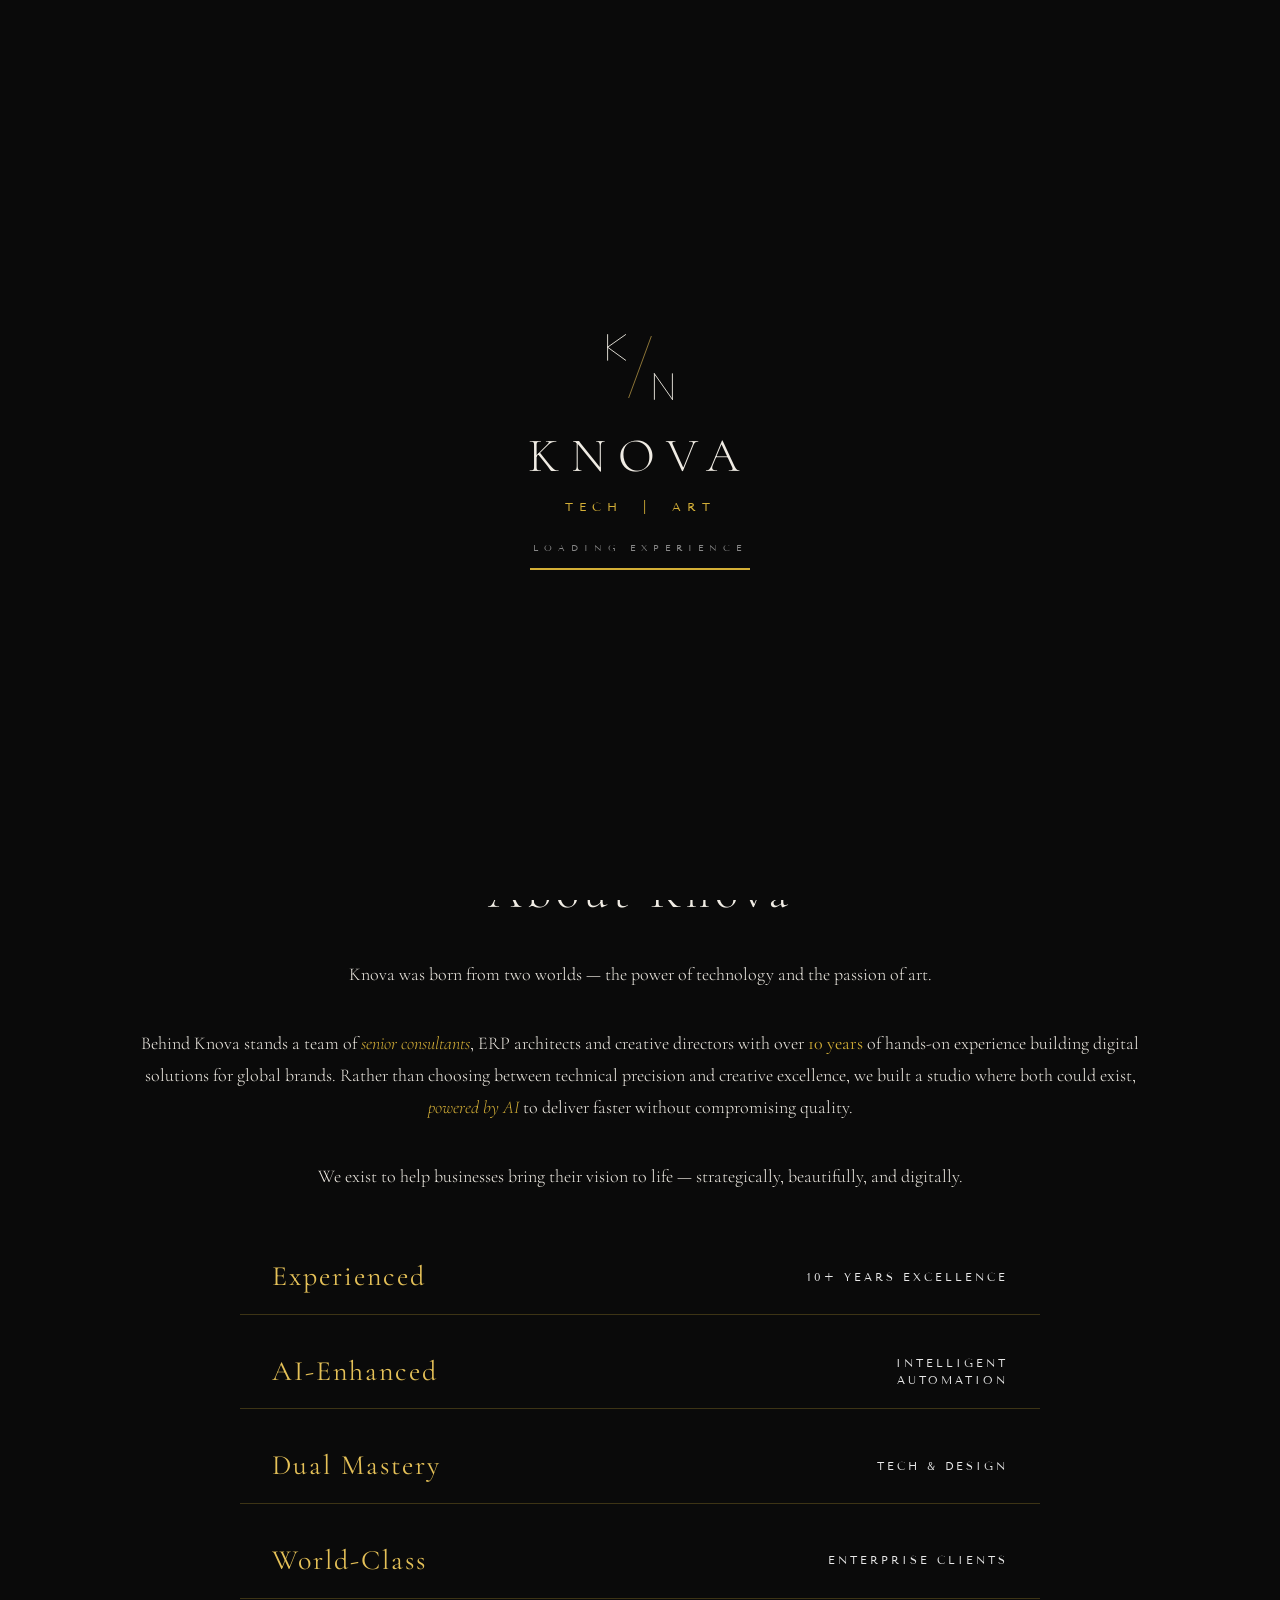
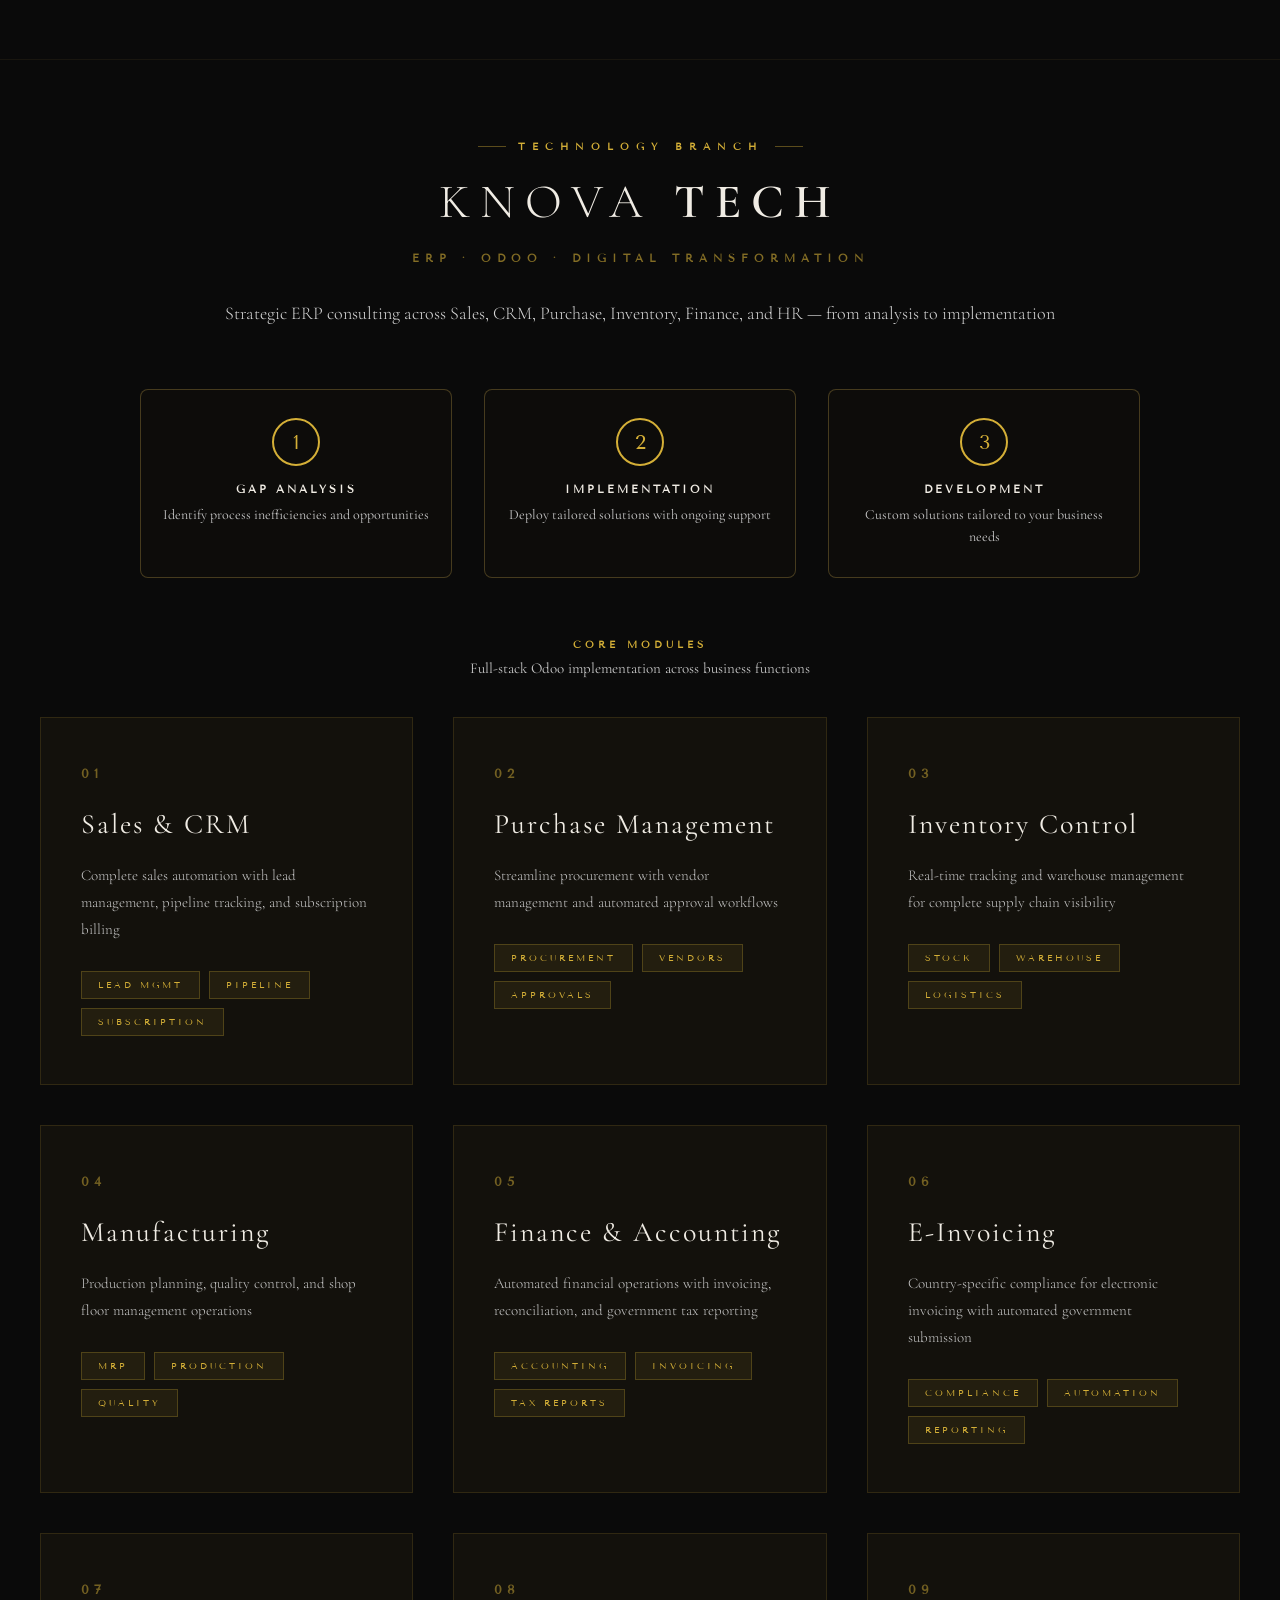
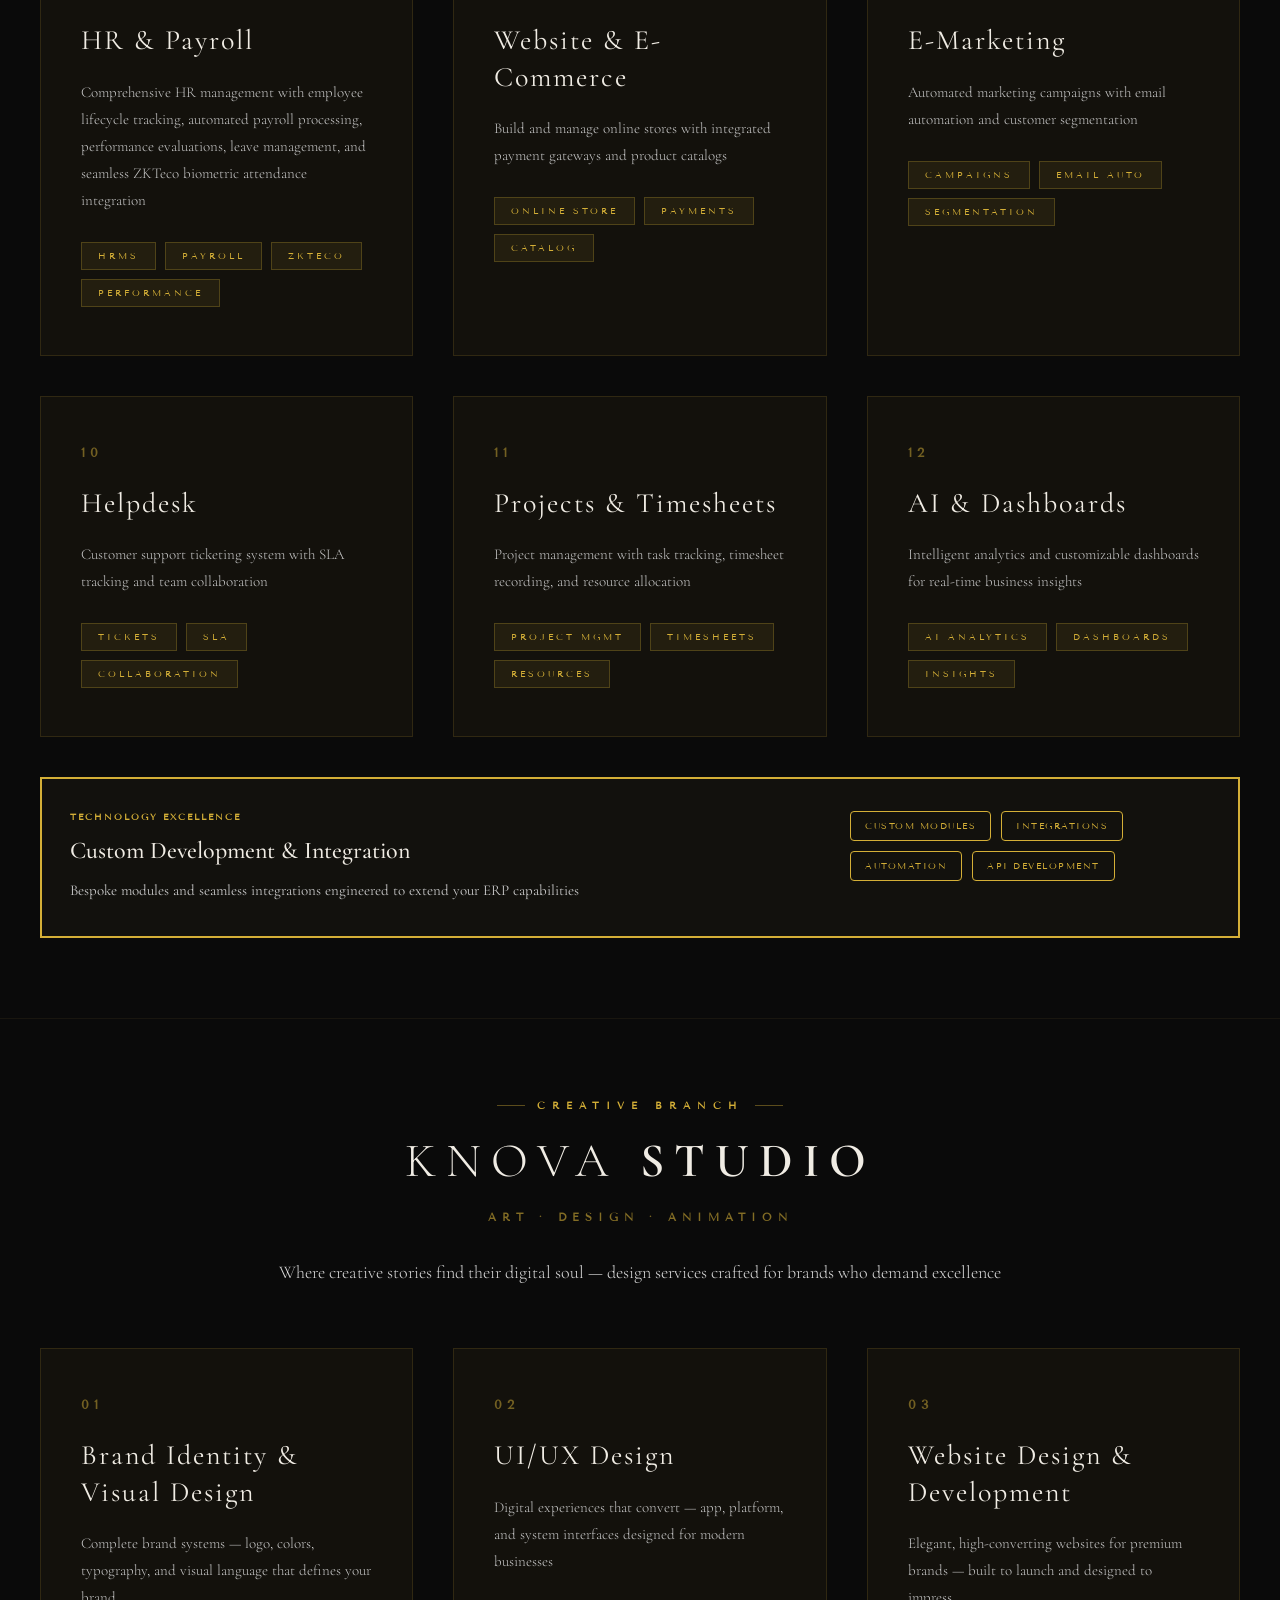
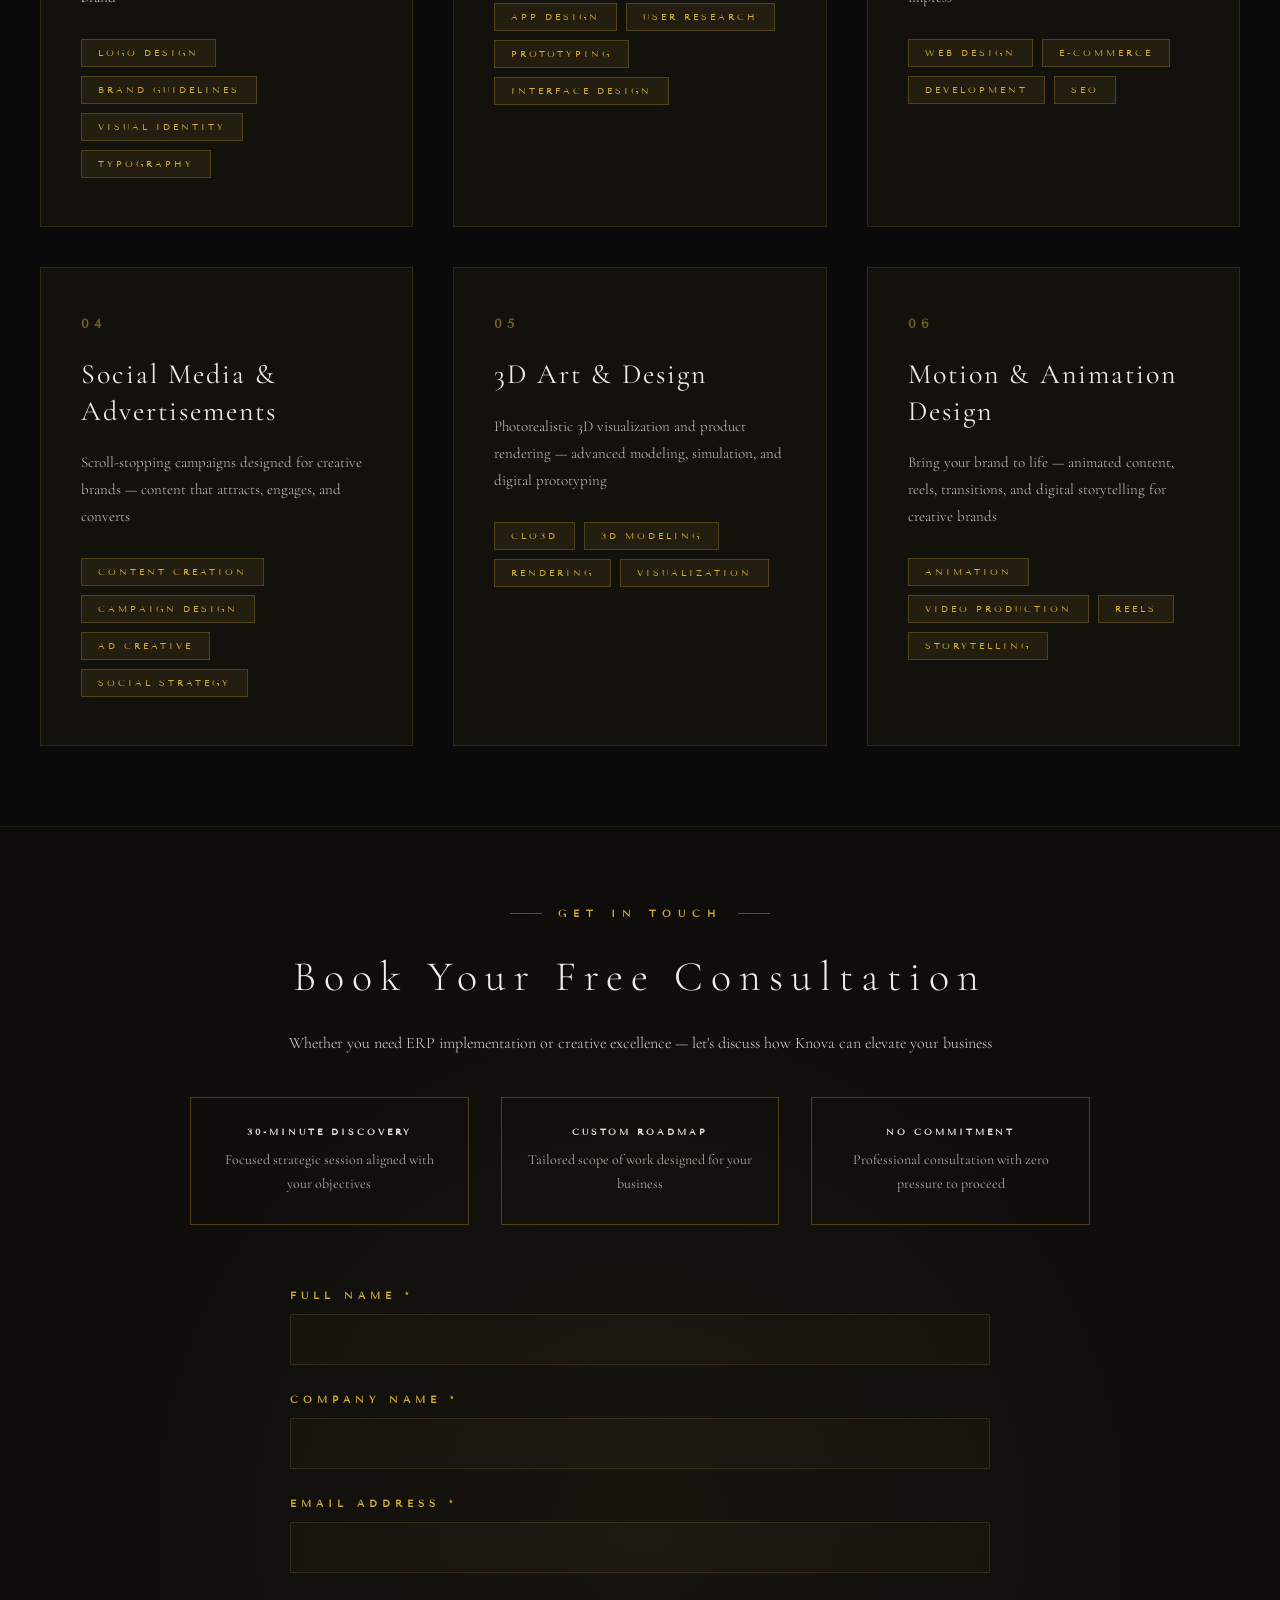
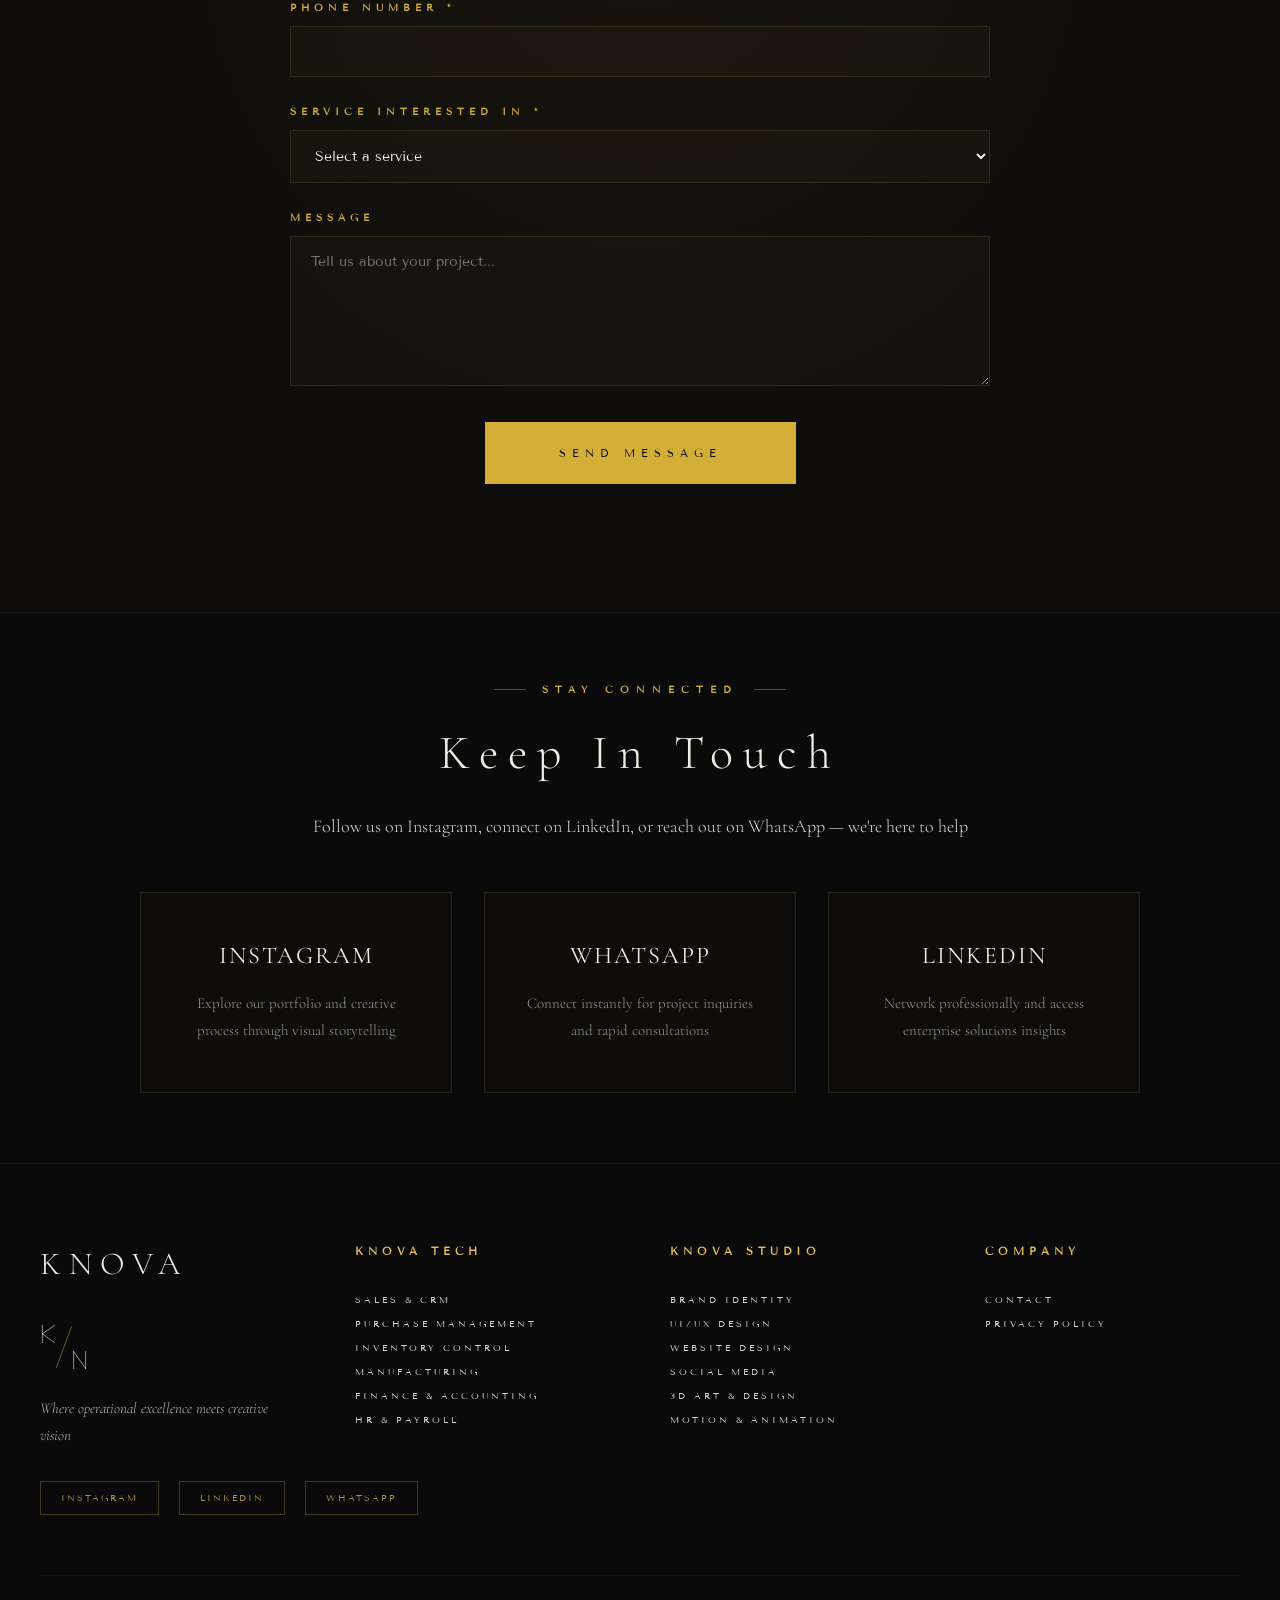
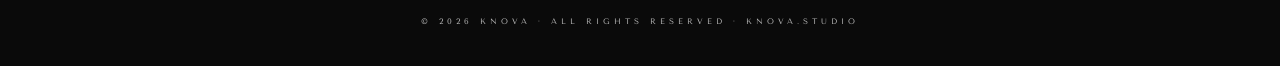
==== index.html @ 4437b7f5 "Add files via upload" ====
<!DOCTYPE html>
<html lang="en">
<head>
<meta charset="UTF-8">
<meta name="viewport" content="width=device-width, initial-scale=1.0">
<title>Knova — Where Operational Excellence Meets Creative Vision</title>
<style>
  @import url('https://fonts.googleapis.com/css2?family=Cormorant+Garamond:wght@300;400;500;600&family=Tenor+Sans&display=swap');
  
  :root {
    --gold: #D4AF37;
    --gold-dim: #8a7a3f;
    --white: #f0ece4;
    --black: #0a0a0a;
  }

  * { margin: 0; padding: 0; box-sizing: border-box; }
  
  html { scroll-behavior: smooth; }
  
  body {
    background: var(--black);
    color: var(--white);
    font-family: 'Tenor Sans', 'Arial', sans-serif;
    overflow-x: hidden;
    cursor: url("data:image/svg+xml,%3Csvg xmlns='http://www.w3.org/2000/svg' width='20' height='20' viewBox='0 0 20 20'%3E%3Ccircle cx='10' cy='10' r='4' fill='%23C9A84C'/%3E%3Ccircle cx='10' cy='10' r='8' stroke='%23C9A84C' stroke-width='1' fill='none' opacity='0.4'/%3E%3C/svg%3E") 10 10, auto;
  }

  /* ═══════════════════════════════
     LOADER
  ═══════════════════════════════ */
  #loader {
    position: fixed;
    inset: 0;
    z-index: 9999;
    background: var(--black);
    display: flex;
    flex-direction: column;
    align-items: center;
    justify-content: center;
    gap: 28px;
    transition: opacity 0.7s ease;
  }
  
  #loader.hidden { opacity: 0; pointer-events: none; }

  .ld-logo {
    display: flex;
    flex-direction: column;
    align-items: center;
    gap: 24px;
  }

  .ld-name {
    font-family: 'Cormorant Garamond', serif;
    font-weight: 300;
    font-size: 48px;
    letter-spacing: 12px;
    color: var(--white);
    text-transform: uppercase;
  }

  .ld-sub {
    font-family: 'Tenor Sans', sans-serif;
    font-size: 12px;
    letter-spacing: 6px;
    color: var(--gold);
    text-transform: uppercase;
    margin-top: -10px;
  }

  .ld-bar-wrap {
    display: flex;
    flex-direction: column;
    align-items: center;
    gap: 14px;
  }

  .ld-label {
    font-family: 'Tenor Sans', sans-serif;
    font-size: 9px;
    letter-spacing: 6px;
    color: #888;
    text-transform: uppercase;
  }

  .ld-track {
    width: 220px;
    height: 2px;
    background: #1e1e1e;
    position: relative;
    overflow: hidden;
  }

  .ld-fill {
    position: absolute;
    top: 0;
    left: 0;
    height: 100%;
    width: 0%;
    background: var(--gold);
    transition: width 3s cubic-bezier(0.4, 0, 0.2, 1);
  }

  /* ═══════════════════════════════
     NAVIGATION
  ═══════════════════════════════ */
  .nav {
    position: fixed;
    top: 0;
    left: 0;
    right: 0;
    z-index: 1000;
    display: flex;
    justify-content: space-between;
    align-items: center;
    padding: 20px 40px;
    background: rgba(10, 10, 10, 0);
    backdrop-filter: blur(0px);
    border-bottom: 1px solid rgba(201, 168, 76, 0);
    opacity: 0;
    transition: all 0.6s ease;
  }

  .nav.show { opacity: 1; }

  .nav.scrolled {
    background: rgba(10, 10, 10, 0.95);
    backdrop-filter: blur(16px);
    border-bottom-color: rgba(201, 168, 76, 0.12);
  }

  .nav-brand {
    display: flex;
    align-items: center;
    text-decoration: none;
  }

  .nav-brand-name {
    font-family: 'Cormorant Garamond', serif;
    font-weight: 300;
    font-size: 24px;
    letter-spacing: 12px;
    color: var(--white);
    text-transform: uppercase;
    transition: color 0.3s ease;
  }

  .nav-brand:hover .nav-brand-name {
    color: var(--gold);
  }

  .nav-menu {
    display: flex;
    gap: 40px;
    list-style: none;
  }

  .nav-item {
    position: relative;
  }

  .nav-link {
    font-size: 11px;
    letter-spacing: 3px;
    text-transform: uppercase;
    color: var(--white);
    text-decoration: none;
    transition: color 0.3s ease;
    display: block;
    padding: 8px 0;
    font-weight: 600;
  }

  .nav-link:hover { color: var(--gold); }

  /* Dropdown */
  .nav-dropdown {
    position: absolute;
    top: 100%;
    left: 0;
    background: rgba(10, 10, 10, 0.98);
    border: 1px solid rgba(201, 168, 76, 0.15);
    min-width: 260px;
    padding: 20px 0;
    opacity: 0;
    visibility: hidden;
    transform: translateY(-10px);
    transition: all 0.3s ease;
  }

  .nav-item:hover .nav-dropdown {
    opacity: 1;
    visibility: visible;
    transform: translateY(0);
  }

  .nav-dropdown-item {
    padding: 14px 24px;
    font-size: 10px;
    letter-spacing: 3px;
    text-transform: uppercase;
    color: rgba(240, 236, 228, 0.85);
    border-left: 2px solid transparent;
    transition: all 0.3s ease;
    cursor: pointer;
    font-weight: 500;
  }

  .nav-dropdown-item:hover {
    color: var(--gold);
    border-left-color: var(--gold);
    background: rgba(201, 168, 76, 0.05);
  }

  /* Mobile menu toggle */
  .nav-toggle {
    display: none;
    flex-direction: column;
    gap: 5px;
    cursor: pointer;
  }

  .nav-toggle span {
    width: 24px;
    height: 1px;
    background: var(--gold);
    transition: all 0.3s ease;
  }

  /* ═══════════════════════════════
     HERO - CINEMATIC
  ═══════════════════════════════ */
  .hero {
    min-height: 85vh;
    display: flex;
    flex-direction: column;
    justify-content: center;
    align-items: center;
    padding: 80px 40px 50px;
    position: relative;
    overflow: hidden;
  }

  .hero::before {
    content: '';
    position: absolute;
    inset: 0;
    background: 
      radial-gradient(circle at 30% 20%, rgba(201, 168, 76, 0.08) 0%, transparent 50%),
      radial-gradient(circle at 70% 80%, rgba(201, 168, 76, 0.06) 0%, transparent 50%);
    pointer-events: none;
  }

  .hero-lines {
    position: absolute;
    inset: 0;
    pointer-events: none;
  }

  .hero-line {
    position: absolute;
    background: linear-gradient(to right, transparent, var(--gold) 50%, transparent);
    height: 1px;
    width: 100%;
    opacity: 0;
    display: none;
  }

  .hero-line:nth-child(1) { top: 15%; }
  .hero-line:nth-child(2) { top: 50%; }
  .hero-line:nth-child(3) { bottom: 15%; }

  .hero-content {
    position: relative;
    z-index: 1;
    text-align: center;
    max-width: 1000px;
  }

  .hero-logo {
    margin-bottom: 24px;
    opacity: 0;
    animation: fadeUp 0.8s ease 0.2s forwards;
    text-align: center;
    display: flex;
    justify-content: center;
  }

  .hero-label {
    font-size: 10px;
    letter-spacing: 4px;
    text-transform: uppercase;
    color: var(--gold);
    margin-bottom: 24px;
    opacity: 0;
    animation: fadeUp 0.8s ease 0.7s forwards;
    font-weight: 600;
  }

  .hero-title {
    font-family: 'Cormorant Garamond', serif;
    font-weight: 300;
    font-size: clamp(38px, 6.5vw, 68px);
    letter-spacing: 8px;
    color: var(--white);
    text-transform: uppercase;
    line-height: 1.1;
    margin-bottom: 16px;
    opacity: 0;
    animation: fadeUp 0.8s ease 0.5s forwards;
  }

  .hero-subtitle {
    font-family: 'Tenor Sans', sans-serif;
    font-size: 7.5px;
    letter-spacing: 7px;
    color: var(--gold);
    text-transform: uppercase;
    margin-bottom: 8px;
    opacity: 0;
    animation: fadeUp 0.8s ease 0.7s forwards;
  }

  .hero-divider {
    width: 36px;
    height: 1px;
    background: var(--gold);
    opacity: 0.35;
    margin: 6px auto 16px;
    opacity: 0;
    animation: fadeUp 0.8s ease 0.8s forwards;
  }

  .hero-divider {
    width: 80px;
    height: 1px;
    background: var(--gold);
    opacity: 0.6;
    margin: 0 auto 32px;
    opacity: 0;
    animation: fadeUp 0.8s ease 0.7s forwards;
  }

  .hero-tagline {
    font-family: 'Cormorant Garamond', serif;
    font-weight: 500;
    font-style: normal;
    font-size: clamp(14px, 1.5vw, 16px);
    background: linear-gradient(90deg, #D4AF37 0%, #F4E4B8 50%, #D4AF37 100%);
    -webkit-background-clip: text;
    -webkit-text-fill-color: transparent;
    background-clip: text;
    letter-spacing: 1px;
    line-height: 1.4;
    max-width: 700px;
    margin: 0 auto 36px;
    opacity: 0;
    animation: fadeUp 0.8s ease 0.9s forwards;
  }

  .hero-cta {
    display: inline-block;
    font-family: 'Tenor Sans', sans-serif;
    font-size: 10px;
    letter-spacing: 5px;
    text-transform: uppercase;
    color: var(--gold);
    background: transparent;
    border: 1px solid var(--gold);
    padding: 18px 56px;
    text-decoration: none;
    transition: all 0.4s ease;
    opacity: 0;
    animation: fadeUp 0.8s ease 1.1s forwards;
  }

  .hero-cta:hover {
    background: var(--gold);
    color: var(--black);
    transform: translateY(-2px);
  }

  .hero-branches {
    display: flex;
    gap: 32px;
    justify-content: center;
    flex-wrap: wrap;
    opacity: 0;
    animation: fadeUp 0.8s ease 1.1s forwards;
  }

  .branch-link {
    display: flex;
    flex-direction: column;
    align-items: center;
    gap: 12px;
    text-decoration: none;
    padding: 24px 40px;
    border: 1px solid rgba(201, 168, 76, 0.2);
    transition: all 0.4s ease;
    min-width: 220px;
    background: rgba(201, 168, 76, 0.02);
  }

  .branch-link:hover {
    border-color: var(--gold);
    background: rgba(201, 168, 76, 0.06);
    transform: translateY(-4px);
  }

  .branch-name {
    font-family: 'Cormorant Garamond', serif;
    font-weight: 500;
    font-size: 28px;
    letter-spacing: 5px;
    color: var(--white);
    text-transform: uppercase;
  }

  .branch-desc {
    font-size: 10px;
    letter-spacing: 4px;
    text-transform: uppercase;
    color: rgba(212, 175, 55, 0.9);
    font-weight: 600;
  }

  .hero-scroll {
    display: none;
  }

  .hero-scroll-text {
    font-size: 8px;
    letter-spacing: 4px;
    color: rgba(201, 168, 76, 0.6);
    text-transform: uppercase;
  }

  .hero-scroll-icon {
    width: 1px;
    height: 32px;
    background: linear-gradient(to bottom, var(--gold), transparent);
    animation: scrollPulse 2s ease infinite;
  }

  /* ═══════════════════════════════
     VISION SECTION
  ═══════════════════════════════ */
  .vision {
    padding: 60px 40px;
    position: relative;
    border-top: 1px solid rgba(201, 168, 76, 0.08);
  }

  .vision-content {
    max-width: 1200px;
    margin: 0 auto;
    text-align: center;
  }

  .vision-label {
    font-size: 10px;
    letter-spacing: 7px;
    text-transform: uppercase;
    color: var(--gold);
    margin-bottom: 20px;
    display: flex;
    align-items: center;
    justify-content: center;
    gap: 16px;
    font-weight: 600;
  }

  .vision-label::before,
  .vision-label::after {
    content: '';
    width: 32px;
    height: 1px;
    background: var(--gold);
    opacity: 0.4;
  }

  .vision-title {
    font-family: 'Cormorant Garamond', serif;
    font-weight: 300;
    font-size: clamp(32px, 4.5vw, 48px);
    letter-spacing: 5px;
    color: var(--white);
    line-height: 1.4;
    margin-bottom: 32px;
  }

  .vision-text {
    font-family: 'Cormorant Garamond', serif;
    font-weight: 300;
    font-size: clamp(15px, 1.8vw, 18px);
    color: var(--white);
    line-height: 1.8;
    max-width: 1000px;
    margin: 0 auto 36px;
  }

  .vision-stats {
    display: flex;
    flex-direction: column;
    gap: 20px;
    max-width: 800px;
    margin: 48px auto 0;
  }

  .stat {
    display: flex;
    justify-content: space-between;
    align-items: center;
    padding: 20px 32px;
    border-bottom: 1px solid rgba(212, 175, 55, 0.25);
  }

  .stat-number {
    font-family: 'Cormorant Garamond', serif;
    font-weight: 400;
    font-size: 28px;
    letter-spacing: 2px;
    color: #E5C158;
    line-height: 1.2;
  }

  .stat-label {
    font-family: 'Tenor Sans', sans-serif;
    font-size: 11px;
    letter-spacing: 3px;
    text-transform: uppercase;
    color: #e8e8e8;
    font-weight: 400;
    text-align: right;
    max-width: 220px;
    line-height: 1.5;
  }

  /* ═══════════════════════════════
     SERVICES SECTIONS
  ═══════════════════════════════ */
  .services-section {
    padding: 80px 40px;
    border-top: 1px solid rgba(201, 168, 76, 0.08);
    position: relative;
  }

  .services-header {
    text-align: center;
    margin-bottom: 60px;
    max-width: 1000px;
    margin-left: auto;
    margin-right: auto;
  }

  .services-branch {
    font-size: 10px;
    letter-spacing: 7px;
    color: var(--gold);
    text-transform: uppercase;
    margin-bottom: 20px;
    display: flex;
    align-items: center;
    justify-content: center;
    gap: 12px;
    font-weight: 600;
  }

  .services-branch::before,
  .services-branch::after {
    content: '';
    width: 28px;
    height: 1px;
    background: var(--gold);
    opacity: 0.4;
  }

  .services-title {
    font-family: 'Cormorant Garamond', serif;
    font-weight: 300;
    font-size: clamp(32px, 4.5vw, 48px);
    letter-spacing: 10px;
    color: var(--white);
    text-transform: uppercase;
    margin-bottom: 20px;
  }

  .services-title b {
    font-weight: 600;
  }

  .services-subtitle {
    font-size: 11px;
    letter-spacing: 6px;
    color: rgba(212, 175, 55, 0.6);
    text-transform: uppercase;
    margin-bottom: 32px;
    font-weight: 600;
  }

  .services-desc {
    font-family: 'Cormorant Garamond', serif;
    font-weight: 300;
    font-size: clamp(15px, 1.8vw, 18px);
    color: #d8d8d8;
    line-height: 1.8;
  }

  /* Services Grid */
  .services-grid {
    display: grid;
    grid-template-columns: repeat(auto-fit, minmax(360px, 1fr));
    gap: 40px;
    max-width: 1400px;
    margin: 0 auto;
  }

  .service-card {
    background: rgba(212, 175, 55, 0.04);
    border: 1px solid rgba(212, 175, 55, 0.15);
    padding: 48px 40px;
    position: relative;
    transition: all 0.5s ease;
    overflow: hidden;
  }

  .service-card::before {
    content: '';
    position: absolute;
    top: 0;
    left: 0;
    width: 3px;
    height: 0;
    background: var(--gold);
    transition: height 0.5s ease;
  }

  .service-card::after {
    content: '';
    position: absolute;
    bottom: 0;
    right: 0;
    width: 0;
    height: 3px;
    background: var(--gold);
    transition: width 0.5s ease;
  }

  .service-card:hover {
    background: rgba(212, 175, 55, 0.08);
    border-color: rgba(212, 175, 55, 0.4);
    transform: translateY(-6px);
  }

  .service-card:hover::before {
    height: 100%;
  }

  .service-card:hover::after {
    width: 100%;
  }

  .service-number {
    font-size: 13px;
    letter-spacing: 5px;
    color: rgba(212, 175, 55, 0.5);
    margin-bottom: 24px;
    font-weight: 600;
  }

  .service-title {
    font-family: 'Cormorant Garamond', serif;
    font-weight: 400;
    font-size: clamp(22px, 2.5vw, 28px);
    letter-spacing: 2px;
    color: var(--white);
    margin-bottom: 20px;
    line-height: 1.3;
  }

  .service-desc {
    font-family: 'Cormorant Garamond', serif;
    font-weight: 300;
    font-size: 15px;
    color: #c8c8c8;
    line-height: 1.8;
    margin-bottom: 28px;
  }

  .service-tags {
    display: flex;
    flex-wrap: wrap;
    gap: 9px;
  }

  .service-tag {
    font-size: 9px;
    letter-spacing: 3px;
    text-transform: uppercase;
    color: var(--gold);
    background: rgba(212, 175, 55, 0.08);
    border: 1px solid rgba(212, 175, 55, 0.25);
    padding: 7px 16px;
    transition: all 0.3s ease;
    font-weight: 500;
  }

  .service-tag:hover {
    color: var(--black);
    background: var(--gold);
    border-color: var(--gold);
  }

  /* Consulting Phases - 3 phases horizontal layout */
  .consulting-phases {
    display: grid;
    grid-template-columns: repeat(3, 1fr);
    gap: 32px;
    max-width: 1000px;
    margin: 0 auto 60px;
  }

  .phase-card {
    text-align: center;
    padding: 28px 20px;
    border: 1px solid rgba(201, 168, 76, 0.3);
    border-radius: 8px;
    background: rgba(201, 168, 76, 0.02);
    transition: all 0.3s ease;
  }

  .phase-card:hover {
    border-color: var(--gold);
    background: rgba(201, 168, 76, 0.05);
    transform: translateY(-4px);
  }

  .phase-number {
    width: 48px;
    height: 48px;
    margin: 0 auto 16px;
    border: 2px solid var(--gold);
    border-radius: 50%;
    display: flex;
    align-items: center;
    justify-content: center;
    font-size: 20px;
    font-weight: 500;
    color: var(--gold);
  }

  .phase-title {
    font-size: 11px;
    letter-spacing: 3px;
    text-transform: uppercase;
    margin: 0 0 8px;
    font-weight: 600;
    color: var(--white);
  }

  .phase-desc {
    font-family: 'Cormorant Garamond', serif;
    font-size: 14px;
    color: #c8c8c8;
    margin: 0;
    line-height: 1.6;
  }

  /* Featured card (custom development) */
  .service-card.featured {
    grid-column: 1 / -1;
    border: 2px solid var(--gold);
    background: rgba(201, 168, 76, 0.04);
    padding: 32px 28px;
    display: flex;
    align-items: start;
    gap: 32px;
    flex-wrap: wrap;
  }

  .featured-content {
    flex: 1;
    min-width: 280px;
  }

  .featured-label {
    font-size: 9px;
    letter-spacing: 2px;
    text-transform: uppercase;
    color: var(--gold);
    margin-bottom: 12px;
    font-weight: 600;
  }

  .featured-title {
    font-family: 'Cormorant Garamond', serif;
    font-size: 24px;
    margin: 0 0 12px;
    font-weight: 500;
    line-height: 1.3;
    color: var(--white);
  }

  .featured-desc {
    font-family: 'Cormorant Garamond', serif;
    font-size: 15px;
    color: #c8c8c8;
    margin: 0;
    line-height: 1.7;
  }

  .featured-tags {
    display: flex;
    flex-wrap: wrap;
    gap: 10px;
    max-width: 360px;
    align-content: start;
  }

  .featured-tag {
    font-size: 9px;
    letter-spacing: 1.5px;
    text-transform: uppercase;
    padding: 8px 14px;
    border: 1px solid var(--gold);
    border-radius: 4px;
    color: var(--gold);
    font-weight: 500;
    transition: all 0.3s ease;
  }

  .featured-tag:hover {
    background: var(--gold);
    color: var(--black);
  }

  /* Responsive */
  @media (max-width: 768px) {
    .consulting-phases {
      grid-template-columns: 1fr;
    }
  }

  /* ═══════════════════════════════
     KEEP IN TOUCH SECTION
  ═══════════════════════════════ */
  .keep-in-touch {
    padding: 70px 40px;
    border-top: 1px solid rgba(201, 168, 76, 0.08);
    text-align: center;
  }

  .keep-in-touch-header {
    margin-bottom: 50px;
  }

  .keep-in-touch-label {
    font-size: 10px;
    letter-spacing: 7px;
    text-transform: uppercase;
    color: var(--gold);
    margin-bottom: 28px;
    display: flex;
    align-items: center;
    justify-content: center;
    gap: 16px;
    font-weight: 600;
  }

  .keep-in-touch-label::before,
  .keep-in-touch-label::after {
    content: '';
    width: 32px;
    height: 1px;
    background: var(--gold);
    opacity: 0.4;
  }

  .keep-in-touch-title {
    font-family: 'Cormorant Garamond', serif;
    font-weight: 300;
    font-size: clamp(32px, 4.5vw, 48px);
    letter-spacing: 10px;
    color: var(--white);
    margin-bottom: 28px;
  }

  .keep-in-touch-desc {
    font-family: 'Cormorant Garamond', serif;
    font-weight: 300;
    font-size: clamp(15px, 1.8vw, 18px);
    color: #d8d8d8;
    line-height: 1.8;
    max-width: 700px;
    margin: 0 auto;
  }

  .keep-in-touch-grid {
    display: grid;
    grid-template-columns: repeat(auto-fit, minmax(280px, 1fr));
    gap: 32px;
    max-width: 1000px;
    margin: 0 auto;
  }

  .keep-in-touch-card {
    padding: 48px 36px;
    border: 1px solid rgba(201, 168, 76, 0.15);
    background: rgba(201, 168, 76, 0.02);
    text-decoration: none;
    display: flex;
    flex-direction: column;
    align-items: center;
    gap: 20px;
    transition: all 0.4s ease;
  }

  .keep-in-touch-card:hover {
    border-color: var(--gold);
    background: rgba(201, 168, 76, 0.05);
    transform: translateY(-6px);
  }

  .keep-in-touch-icon {
    color: var(--gold);
    margin-bottom: 8px;
  }

  .keep-in-touch-card-title {
    font-family: 'Cormorant Garamond', serif;
    font-weight: 400;
    font-size: 24px;
    letter-spacing: 2px;
    color: var(--white);
    text-transform: uppercase;
  }

  .keep-in-touch-card-desc {
    font-family: 'Cormorant Garamond', serif;
    font-size: 15px;
    color: #999;
    line-height: 1.8;
    text-align: center;
    font-weight: 300;
  }

  /* ═══════════════════════════════
     CONTACT / LEAD GENERATION
  ═══════════════════════════════ */
  .contact {
    padding: 80px 40px;
    border-top: 1px solid rgba(201, 168, 76, 0.08);
    position: relative;
    background: rgba(201, 168, 76, 0.01);
  }

  .contact::before {
    content: '';
    position: absolute;
    inset: 0;
    background: radial-gradient(circle at 50% 50%, rgba(201, 168, 76, 0.06) 0%, transparent 70%);
    pointer-events: none;
  }

  .contact-content {
    max-width: 900px;
    margin: 0 auto;
    text-align: center;
    position: relative;
    z-index: 1;
  }

  .contact-label {
    font-size: 10px;
    letter-spacing: 7px;
    text-transform: uppercase;
    color: var(--gold);
    margin-bottom: 32px;
    display: flex;
    align-items: center;
    justify-content: center;
    gap: 16px;
    font-weight: 600;
  }

  .contact-label::before,
  .contact-label::after {
    content: '';
    width: 32px;
    height: 1px;
    background: var(--gold);
    opacity: 0.4;
  }

  .contact-title {
    font-family: 'Cormorant Garamond', serif;
    font-weight: 300;
    font-size: clamp(28px, 4vw, 42px);
    letter-spacing: 8px;
    color: var(--white);
    margin-bottom: 28px;
    line-height: 1.2;
  }

  .contact-desc {
    font-family: 'Cormorant Garamond', serif;
    font-weight: 300;
    font-size: clamp(14px, 1.6vw, 16px);
    color: #d8d8d8;
    line-height: 1.7;
    margin-bottom: 40px;
  }

  .consultation-features {
    display: grid;
    grid-template-columns: repeat(3, 1fr);
    gap: 32px;
    margin-bottom: 64px;
    max-width: 950px;
    margin-left: auto;
    margin-right: auto;
  }

  @media (max-width: 968px) {
    .consultation-features {
      grid-template-columns: 1fr;
      gap: 20px;
      max-width: 500px;
    }
  }

  .consultation-feature {
    text-align: center;
    border: 1px solid rgba(212, 175, 55, 0.3);
    padding: 28px 20px;
    transition: all 0.3s ease;
  }

  .consultation-feature:hover {
    border-color: var(--gold);
    background: rgba(212, 175, 55, 0.03);
  }

  .consultation-feature-icon {
    color: var(--gold);
    margin-bottom: 20px;
  }

  .consultation-feature-title {
    font-size: 9px;
    letter-spacing: 3px;
    text-transform: uppercase;
    color: var(--white);
    margin-bottom: 10px;
    font-weight: 600;
  }

  .consultation-feature-desc {
    font-family: 'Cormorant Garamond', serif;
    font-size: 14px;
    color: var(--white);
    line-height: 1.7;
    opacity: 0.7;
    text-align: center;
  }

  .contact-form {
    max-width: 700px;
    margin: 0 auto 48px;
    text-align: left;
  }

  .form-btn-wrapper {
    text-align: center;
    margin-top: 32px;
  }

  .form-group {
    margin-bottom: 28px;
  }

  .form-label {
    font-size: 10px;
    letter-spacing: 5px;
    text-transform: uppercase;
    color: var(--gold);
    margin-bottom: 12px;
    display: block;
    font-weight: 600;
  }

  .form-input,
  .form-textarea,
  .form-select {
    width: 100%;
    background: rgba(201, 168, 76, 0.03);
    border: 1px solid rgba(201, 168, 76, 0.15);
    padding: 16px 20px;
    font-family: 'Tenor Sans', sans-serif;
    font-size: 14px;
    color: var(--white);
    transition: all 0.3s ease;
  }

  .form-input:focus,
  .form-textarea:focus,
  .form-select:focus {
    outline: none;
    border-color: var(--gold);
    background: rgba(201, 168, 76, 0.05);
  }

  .form-textarea {
    min-height: 150px;
    resize: vertical;
  }

  .contact-btn {
    display: inline-block;
    font-family: 'Tenor Sans', sans-serif;
    font-size: 11px;
    letter-spacing: 6px;
    text-transform: uppercase;
    color: var(--black);
    background: var(--gold);
    border: 2px solid var(--gold);
    padding: 22px 72px;
    text-decoration: none;
    transition: all 0.5s ease;
    position: relative;
    overflow: hidden;
    cursor: pointer;
  }

  .contact-btn::before {
    content: '';
    position: absolute;
    inset: 0;
    background: var(--black);
    transform: translateX(-100%);
    transition: transform 0.5s ease;
    z-index: 0;
  }

  .contact-btn span {
    position: relative;
    z-index: 1;
  }

  .contact-btn:hover::before {
    transform: translateX(0);
  }

  .contact-btn:hover {
    color: var(--gold);
  }

  .contact-methods {
    margin-top: 64px;
    display: flex;
    justify-content: center;
    gap: 32px;
    flex-wrap: wrap;
  }

  .contact-method {
    display: flex;
    flex-direction: column;
    align-items: center;
    gap: 12px;
    padding: 24px 32px;
    border: 1px solid rgba(201, 168, 76, 0.15);
    transition: all 0.4s ease;
    text-decoration: none;
  }

  .contact-method:hover {
    border-color: var(--gold);
    background: rgba(201, 168, 76, 0.03);
  }

  .contact-method-icon {
    font-size: 32px;
  }

  .contact-method-label {
    font-size: 9px;
    letter-spacing: 3px;
    text-transform: uppercase;
    color: var(--gold);
    font-weight: 500;
  }

  /* ═══════════════════════════════
     FOOTER
  ═══════════════════════════════ */
  .footer {
    padding: 80px 40px 40px;
    border-top: 1px solid rgba(201, 168, 76, 0.08);
  }

  .footer-content {
    max-width: 1400px;
    margin: 0 auto;
    display: grid;
    grid-template-columns: repeat(auto-fit, minmax(250px, 1fr));
    gap: 60px;
    margin-bottom: 60px;
  }

  .footer-section {
    display: flex;
    flex-direction: column;
    gap: 20px;
  }

  .footer-logo-section {
    display: flex;
    flex-direction: column;
    gap: 24px;
  }

  .footer-tagline {
    font-family: 'Cormorant Garamond', serif;
    font-style: italic;
    font-weight: 300;
    font-size: 15px;
    color: #b8b8b8;
    line-height: 1.8;
  }

  .footer-title {
    font-size: 11px;
    letter-spacing: 5px;
    text-transform: uppercase;
    color: #E5C158;
    margin-bottom: 16px;
    font-weight: 600;
  }

  .footer-links {
    display: flex;
    flex-direction: column;
    gap: 12px;
  }

  .footer-link {
    font-size: 9px;
    letter-spacing: 3px;
    text-transform: uppercase;
    color: rgba(240, 236, 228, 0.9);
    text-decoration: none;
    transition: color 0.3s ease;
  }

  .footer-link:hover {
    color: var(--gold);
  }

  .footer-social {
    display: flex;
    gap: 20px;
    margin-top: 8px;
  }

  .social-link {
    padding: 10px 20px;
    border: 1px solid rgba(201, 168, 76, 0.3);
    display: flex;
    align-items: center;
    justify-content: center;
    text-decoration: none;
    color: rgba(201, 168, 76, 0.85);
    font-size: 9px;
    letter-spacing: 2px;
    transition: all 0.3s ease;
    font-weight: 500;
    text-transform: uppercase;
  }

  .social-link:hover {
    border-color: var(--gold);
    color: var(--gold);
    background: rgba(201, 168, 76, 0.05);
  }

  .footer-bottom {
    text-align: center;
    padding-top: 40px;
    border-top: 1px solid rgba(201, 168, 76, 0.06);
  }

  .footer-copyright {
    font-size: 8px;
    letter-spacing: 4px;
    color: #b8b8b8;
    text-transform: uppercase;
  }

  /* ═══════════════════════════════
     ANIMATIONS
  ═══════════════════════════════ */
  @keyframes fadeUp {
    from {
      opacity: 0;
      transform: translateY(24px);
    }
    to {
      opacity: 1;
      transform: translateY(0);
    }
  }

  @keyframes scrollPulse {
    0%, 100% { opacity: 0.3; transform: translateY(0); }
    50% { opacity: 1; transform: translateY(10px); }
  }

  /* ═══════════════════════════════
     RESPONSIVE
  ═══════════════════════════════ */
  @media (max-width: 768px) {
    .nav-menu {
      position: fixed;
      top: 70px;
      left: 0;
      right: 0;
      background: rgba(10, 10, 10, 0.98);
      flex-direction: column;
      gap: 0;
      padding: 20px 0;
      border-bottom: 1px solid rgba(201, 168, 76, 0.1);
      transform: translateY(-150%);
      opacity: 0;
      transition: all 0.4s ease;
      max-height: calc(100vh - 70px);
      overflow-y: auto;
    }

    .nav-menu.active {
      transform: translateY(0);
      opacity: 1;
    }

    .nav-item {
      padding: 0 40px;
    }

    .nav-link {
      padding: 18px 0;
      border-bottom: 1px solid rgba(201, 168, 76, 0.05);
      font-size: 12px;
      font-weight: 600;
    }

    .nav-dropdown {
      position: static;
      opacity: 1;
      visibility: visible;
      transform: none;
      border: none;
      border-left: 2px solid rgba(201, 168, 76, 0.1);
      margin-left: 20px;
      margin-top: 8px;
      padding: 12px 0;
    }

    .nav-dropdown-item {
      font-size: 11px;
      padding: 12px 20px;
      font-weight: 500;
    }

    .nav-toggle {
      display: flex;
    }

    .services-grid,
    .keep-in-touch-grid {
      grid-template-columns: 1fr;
    }

    .hero {
      padding: 100px 24px 60px;
    }

    .hero-scroll {
      display: none;
    }

    .services-section,
    .vision,
    .keep-in-touch,
    .contact {
      padding: 80px 24px;
    }

    .hero-branches {
      flex-direction: column;
      width: 100%;
      align-items: stretch;
    }

    .branch-link {
      width: 100%;
      min-width: auto;
    }

    .footer-content {
      grid-template-columns: 1fr;
      gap: 40px;
    }
  }
</style>
</head>
<body>

<!-- ═══ LOADER ═══ -->
<div id="loader">
  <div class="ld-logo">
    <svg viewBox="0 0 160 160" fill="none" width="72" height="72">
      <path d="M8 8 L8 65" stroke="#f0ece4" stroke-width="2" stroke-linecap="round"/>
      <path d="M8 36 L48 8" stroke="#f0ece4" stroke-width="2" stroke-linecap="round"/>
      <path d="M8 36 L48 65" stroke="#f0ece4" stroke-width="2" stroke-linecap="round"/>
      <path d="M55 148 L105 12" stroke="#C9A84C" stroke-width="1.5" stroke-linecap="round"/>
      <path d="M112 95 L112 152" stroke="#f0ece4" stroke-width="2" stroke-linecap="round"/>
      <path d="M112 95 L152 152" stroke="#f0ece4" stroke-width="2" stroke-linecap="round"/>
      <path d="M152 95 L152 152" stroke="#f0ece4" stroke-width="2" stroke-linecap="round"/>
    </svg>
    <div class="ld-name">KNOVA</div>
    <div class="ld-sub">Tech &nbsp;|&nbsp; Art</div>
  </div>
  <div class="ld-bar-wrap">
    <div class="ld-label">Loading Experience</div>
    <div class="ld-track"><div class="ld-fill" id="ldFill"></div></div>
  </div>
</div>

<!-- ═══ NAVIGATION ═══ -->
<nav class="nav" id="nav">
  <a href="#" class="nav-brand">
    <span class="nav-brand-name">KNOVA</span>
  </a>

  <ul class="nav-menu" id="navMenu">
    <li class="nav-item">
      <a href="#tech" class="nav-link">Knova Tech</a>
      <div class="nav-dropdown">
        <div class="nav-dropdown-item" onclick="scrollToService('tech-sales')">Sales & CRM</div>
        <div class="nav-dropdown-item" onclick="scrollToService('tech-purchase')">Purchase Management</div>
        <div class="nav-dropdown-item" onclick="scrollToService('tech-inventory')">Inventory Control</div>
        <div class="nav-dropdown-item" onclick="scrollToService('tech-finance')">Finance & Accounting</div>
        <div class="nav-dropdown-item" onclick="scrollToService('tech-hr')">HR & Payroll</div>
        <div class="nav-dropdown-item" onclick="scrollToService('tech-manufacturing')">Manufacturing</div>
      </div>
    </li>
    
    <li class="nav-item">
      <a href="#studio" class="nav-link">Knova Studio</a>
      <div class="nav-dropdown">
        <div class="nav-dropdown-item" onclick="scrollToService('studio-brand')">Brand Identity</div>
        <div class="nav-dropdown-item" onclick="scrollToService('studio-uiux')">UI/UX Design</div>
        <div class="nav-dropdown-item" onclick="scrollToService('studio-web')">Website Design</div>
        <div class="nav-dropdown-item" onclick="scrollToService('studio-social')">Social Media</div>
        <div class="nav-dropdown-item" onclick="scrollToService('studio-3d')">3D Art & Design</div>
        <div class="nav-dropdown-item" onclick="scrollToService('studio-motion')">Motion & Animation</div>
      </div>
    </li>
    
    <li class="nav-item">
      <a href="#contact" class="nav-link">Contact</a>
    </li>
  </ul>

  <div class="nav-toggle" id="navToggle">
    <span></span>
    <span></span>
    <span></span>
  </div>
</nav>

<!-- ═══ HERO ═══ -->
<section class="hero">
  <div class="hero-lines">
    <div class="hero-line"></div>
    <div class="hero-line"></div>
    <div class="hero-line"></div>
  </div>
  
  <div class="hero-content">
    <div class="hero-logo">
      <svg viewBox="0 0 160 160" fill="none" width="80" height="80">
        <path d="M8 8 L8 65" stroke="#f0ece4" stroke-width="2" stroke-linecap="round"/>
        <path d="M8 36 L48 8" stroke="#f0ece4" stroke-width="2" stroke-linecap="round"/>
        <path d="M8 36 L48 65" stroke="#f0ece4" stroke-width="2" stroke-linecap="round"/>
        <path d="M55 148 L105 12" stroke="#D4AF37" stroke-width="1.5" stroke-linecap="round"/>
        <path d="M112 95 L112 152" stroke="#f0ece4" stroke-width="2" stroke-linecap="round"/>
        <path d="M112 95 L152 152" stroke="#f0ece4" stroke-width="2" stroke-linecap="round"/>
        <path d="M152 95 L152 152" stroke="#f0ece4" stroke-width="2" stroke-linecap="round"/>
      </svg>
    </div>
    
    <h1 class="hero-title">KNOVA</h1>
    <div class="hero-label">10+ Years of Mastery, Powered by AI</div>
    <p class="hero-tagline">AI-powered fusion of powerful systems and elite artistic excellence</p>
    
    <a href="#contact" class="hero-cta">
      <span>Let's Build Your Vision</span>
    </a>
  </div>
</section>

<!-- ═══ OUR STORY ═══ -->
<section class="vision">
  <div class="vision-content">
    <div class="vision-label">Our Story</div>
    <h2 class="vision-title">About Knova</h2>
    
    <p class="vision-text">
      Knova was born from two worlds — the power of technology and the passion of art.
    </p>
    
    <p class="vision-text" style="margin-top: 28px; color: var(--white);">
      Behind Knova stands a team of <span style="color: var(--gold); font-style: italic;">senior consultants</span>, ERP architects and creative directors with over <span style="color: var(--gold); font-weight: 400;">10 years</span> of hands-on experience building digital solutions for global brands. Rather than choosing between technical precision and creative excellence, we built a studio where both could exist, <span style="color: var(--gold); font-style: italic;">powered by AI</span> to deliver faster without compromising quality.
    </p>
    
    <p class="vision-text" style="margin-top: 28px; color: var(--white);">
      We exist to help businesses bring their vision to life — strategically, beautifully, and digitally.
    </p>
    
    <div class="vision-stats">
      <div class="stat">
        <div class="stat-number">Experienced</div>
        <div class="stat-label">10+ Years Excellence</div>
      </div>
      <div class="stat">
        <div class="stat-number">AI-Enhanced</div>
        <div class="stat-label">Intelligent Automation</div>
      </div>
      <div class="stat">
        <div class="stat-number">Dual Mastery</div>
        <div class="stat-label">Tech & Design</div>
      </div>
      <div class="stat">
        <div class="stat-number">World-Class</div>
        <div class="stat-label">Enterprise Clients</div>
      </div>
    </div>
  </div>
</section>

<!-- ═══ KNOVA TECH ═══ -->
<section class="services-section" id="tech">
  <div class="services-header">
    <div class="services-branch">Technology Branch</div>
    <h2 class="services-title">Knova <b>Tech</b></h2>
    <p class="services-subtitle">ERP · Odoo · Digital Transformation</p>
    <p class="services-desc">Strategic ERP consulting across Sales, CRM, Purchase, Inventory, Finance, and HR — from analysis to implementation</p>
  </div>

  <!-- 3-Phase Consulting Approach -->
  <div class="consulting-phases">
    <div class="phase-card">
      <div class="phase-number">1</div>
      <h3 class="phase-title">Gap Analysis</h3>
      <p class="phase-desc">Identify process inefficiencies and opportunities</p>
    </div>
    
    <div class="phase-card">
      <div class="phase-number">2</div>
      <h3 class="phase-title">Implementation</h3>
      <p class="phase-desc">Deploy tailored solutions with ongoing support</p>
    </div>
    
    <div class="phase-card">
      <div class="phase-number">3</div>
      <h3 class="phase-title">Development</h3>
      <p class="phase-desc">Custom solutions tailored to your business needs</p>
    </div>
  </div>

  <!-- Core Modules Header -->
  <div style="text-align: center; margin-bottom: 40px;">
    <h3 style="font-size: 10px; letter-spacing: 4px; text-transform: uppercase; color: var(--gold); font-weight: 600; margin: 0 0 8px;">Core Modules</h3>
    <p style="font-family: 'Cormorant Garamond', serif; font-size: 15px; color: #c8c8c8; margin: 0;">Full-stack Odoo implementation across business functions</p>
  </div>

  <!-- 10 Module Cards -->
  <div class="services-grid">
    <!-- 01 Sales & CRM -->
    <div class="service-card" id="tech-sales">
      <div class="service-number">01</div>
      <h3 class="service-title">Sales & CRM</h3>
      <p class="service-desc">Complete sales automation with lead management, pipeline tracking, and subscription billing</p>
      <div class="service-tags">
        <span class="service-tag">Lead Mgmt</span>
        <span class="service-tag">Pipeline</span>
        <span class="service-tag">Subscription</span>
      </div>
    </div>

    <!-- 02 Purchase Management -->
    <div class="service-card" id="tech-purchase">
      <div class="service-number">02</div>
      <h3 class="service-title">Purchase Management</h3>
      <p class="service-desc">Streamline procurement with vendor management and automated approval workflows</p>
      <div class="service-tags">
        <span class="service-tag">Procurement</span>
        <span class="service-tag">Vendors</span>
        <span class="service-tag">Approvals</span>
      </div>
    </div>

    <!-- 03 Inventory Control -->
    <div class="service-card" id="tech-inventory">
      <div class="service-number">03</div>
      <h3 class="service-title">Inventory Control</h3>
      <p class="service-desc">Real-time tracking and warehouse management for complete supply chain visibility</p>
      <div class="service-tags">
        <span class="service-tag">Stock</span>
        <span class="service-tag">Warehouse</span>
        <span class="service-tag">Logistics</span>
      </div>
    </div>

    <!-- 04 Manufacturing -->
    <div class="service-card" id="tech-manufacturing">
      <div class="service-number">04</div>
      <h3 class="service-title">Manufacturing</h3>
      <p class="service-desc">Production planning, quality control, and shop floor management operations</p>
      <div class="service-tags">
        <span class="service-tag">MRP</span>
        <span class="service-tag">Production</span>
        <span class="service-tag">Quality</span>
      </div>
    </div>

    <!-- 05 Finance & Accounting -->
    <div class="service-card" id="tech-finance">
      <div class="service-number">05</div>
      <h3 class="service-title">Finance & Accounting</h3>
      <p class="service-desc">Automated financial operations with invoicing, reconciliation, and government tax reporting</p>
      <div class="service-tags">
        <span class="service-tag">Accounting</span>
        <span class="service-tag">Invoicing</span>
        <span class="service-tag">Tax Reports</span>
      </div>
    </div>

    <!-- 06 E-Invoicing -->
    <div class="service-card" id="tech-einvoicing">
      <div class="service-number">06</div>
      <h3 class="service-title">E-Invoicing</h3>
      <p class="service-desc">Country-specific compliance for electronic invoicing with automated government submission</p>
      <div class="service-tags">
        <span class="service-tag">Compliance</span>
        <span class="service-tag">Automation</span>
        <span class="service-tag">Reporting</span>
      </div>
    </div>

    <!-- 07 HR & Payroll -->
    <div class="service-card" id="tech-hr">
      <div class="service-number">07</div>
      <h3 class="service-title">HR & Payroll</h3>
      <p class="service-desc">Comprehensive HR management with employee lifecycle tracking, automated payroll processing, performance evaluations, leave management, and seamless ZKTeco biometric attendance integration</p>
      <div class="service-tags">
        <span class="service-tag">HRMS</span>
        <span class="service-tag">Payroll</span>
        <span class="service-tag">ZKTeco</span>
        <span class="service-tag">Performance</span>
      </div>
    </div>

    <!-- 08 Website & E-Commerce -->
    <div class="service-card" id="tech-ecommerce">
      <div class="service-number">08</div>
      <h3 class="service-title">Website & E-Commerce</h3>
      <p class="service-desc">Build and manage online stores with integrated payment gateways and product catalogs</p>
      <div class="service-tags">
        <span class="service-tag">Online Store</span>
        <span class="service-tag">Payments</span>
        <span class="service-tag">Catalog</span>
      </div>
    </div>

    <!-- 09 E-Marketing -->
    <div class="service-card" id="tech-emarketing">
      <div class="service-number">09</div>
      <h3 class="service-title">E-Marketing</h3>
      <p class="service-desc">Automated marketing campaigns with email automation and customer segmentation</p>
      <div class="service-tags">
        <span class="service-tag">Campaigns</span>
        <span class="service-tag">Email Auto</span>
        <span class="service-tag">Segmentation</span>
      </div>
    </div>

    <!-- 10 Helpdesk -->
    <div class="service-card" id="tech-helpdesk">
      <div class="service-number">10</div>
      <h3 class="service-title">Helpdesk</h3>
      <p class="service-desc">Customer support ticketing system with SLA tracking and team collaboration</p>
      <div class="service-tags">
        <span class="service-tag">Tickets</span>
        <span class="service-tag">SLA</span>
        <span class="service-tag">Collaboration</span>
      </div>
    </div>

    <!-- 11 Projects & Timesheets -->
    <div class="service-card" id="tech-projects">
      <div class="service-number">11</div>
      <h3 class="service-title">Projects & Timesheets</h3>
      <p class="service-desc">Project management with task tracking, timesheet recording, and resource allocation</p>
      <div class="service-tags">
        <span class="service-tag">Project Mgmt</span>
        <span class="service-tag">Timesheets</span>
        <span class="service-tag">Resources</span>
      </div>
    </div>

    <!-- 12 AI & Dashboards -->
    <div class="service-card" id="tech-ai">
      <div class="service-number">12</div>
      <h3 class="service-title">AI & Dashboards</h3>
      <p class="service-desc">Intelligent analytics and customizable dashboards for real-time business insights</p>
      <div class="service-tags">
        <span class="service-tag">AI Analytics</span>
        <span class="service-tag">Dashboards</span>
        <span class="service-tag">Insights</span>
      </div>
    </div>

    <!-- Featured: Custom Development & Integration -->
    <div class="service-card featured">
      <div class="featured-content">
        <div class="featured-label">Technology Excellence</div>
        <h3 class="featured-title">Custom Development & Integration</h3>
        <p class="featured-desc">Bespoke modules and seamless integrations engineered to extend your ERP capabilities</p>
      </div>
      <div class="featured-tags">
        <span class="featured-tag">Custom Modules</span>
        <span class="featured-tag">Integrations</span>
        <span class="featured-tag">Automation</span>
        <span class="featured-tag">API Development</span>
      </div>
    </div>
  </div>
</section>

<!-- ═══ KNOVA STUDIO ═══ -->
<section class="services-section" id="studio">
  <div class="services-header">
    <div class="services-branch">Creative Branch</div>
    <h2 class="services-title">Knova <b>Studio</b></h2>
    <p class="services-subtitle">Art · Design · Animation</p>
    <p class="services-desc">Where creative stories find their digital soul — design services crafted for brands who demand excellence</p>
  </div>

  <div class="services-grid">
    <div class="service-card" id="studio-brand">
      <div class="service-number">01</div>
      <h3 class="service-title">Brand Identity & Visual Design</h3>
      <p class="service-desc">Complete brand systems — logo, colors, typography, and visual language that defines your brand</p>
      <div class="service-tags">
        <span class="service-tag">Logo Design</span>
        <span class="service-tag">Brand Guidelines</span>
        <span class="service-tag">Visual Identity</span>
        <span class="service-tag">Typography</span>
      </div>
    </div>

    <div class="service-card" id="studio-uiux">
      <div class="service-number">02</div>
      <h3 class="service-title">UI/UX Design</h3>
      <p class="service-desc">Digital experiences that convert — app, platform, and system interfaces designed for modern businesses</p>
      <div class="service-tags">
        <span class="service-tag">App Design</span>
        <span class="service-tag">User Research</span>
        <span class="service-tag">Prototyping</span>
        <span class="service-tag">Interface Design</span>
      </div>
    </div>

    <div class="service-card" id="studio-web">
      <div class="service-number">03</div>
      <h3 class="service-title">Website Design & Development</h3>
      <p class="service-desc">Elegant, high-converting websites for premium brands — built to launch and designed to impress</p>
      <div class="service-tags">
        <span class="service-tag">Web Design</span>
        <span class="service-tag">E-commerce</span>
        <span class="service-tag">Development</span>
        <span class="service-tag">SEO</span>
      </div>
    </div>

    <div class="service-card" id="studio-social">
      <div class="service-number">04</div>
      <h3 class="service-title">Social Media & Advertisements</h3>
      <p class="service-desc">Scroll-stopping campaigns designed for creative brands — content that attracts, engages, and converts</p>
      <div class="service-tags">
        <span class="service-tag">Content Creation</span>
        <span class="service-tag">Campaign Design</span>
        <span class="service-tag">Ad Creative</span>
        <span class="service-tag">Social Strategy</span>
      </div>
    </div>

    <div class="service-card" id="studio-3d">
      <div class="service-number">05</div>
      <h3 class="service-title">3D Art & Design</h3>
      <p class="service-desc">Photorealistic 3D visualization and product rendering — advanced modeling, simulation, and digital prototyping</p>
      <div class="service-tags">
        <span class="service-tag">CLO3D</span>
        <span class="service-tag">3D Modeling</span>
        <span class="service-tag">Rendering</span>
        <span class="service-tag">Visualization</span>
      </div>
    </div>

    <div class="service-card" id="studio-motion">
      <div class="service-number">06</div>
      <h3 class="service-title">Motion & Animation Design</h3>
      <p class="service-desc">Bring your brand to life — animated content, reels, transitions, and digital storytelling for creative brands</p>
      <div class="service-tags">
        <span class="service-tag">Animation</span>
        <span class="service-tag">Video Production</span>
        <span class="service-tag">Reels</span>
        <span class="service-tag">Storytelling</span>
      </div>
    </div>
  </div>
</section>

<!-- ═══ CONTACT / LEAD GENERATION ═══ -->
<section class="contact" id="contact">
  <div class="contact-content">
    <div class="contact-label">Get In Touch</div>
    <h2 class="contact-title">Book Your Free Consultation</h2>
    <p class="contact-desc">
      Whether you need ERP implementation or creative excellence — let's discuss how Knova can elevate your business
    </p>

    <div class="consultation-features">
      <div class="consultation-feature">
        <h3 class="consultation-feature-title">30-Minute Discovery</h3>
        <p class="consultation-feature-desc">Focused strategic session aligned with your objectives</p>
      </div>

      <div class="consultation-feature">
        <h3 class="consultation-feature-title">Custom Roadmap</h3>
        <p class="consultation-feature-desc">Tailored scope of work designed for your business</p>
      </div>

      <div class="consultation-feature">
        <h3 class="consultation-feature-title">No Commitment</h3>
        <p class="consultation-feature-desc">Professional consultation with zero pressure to proceed</p>
      </div>
    </div>

    <form class="contact-form" id="contactForm">
      <div class="form-group">
        <label class="form-label">Full Name *</label>
        <input type="text" class="form-input" name="name" required>
      </div>

      <div class="form-group">
        <label class="form-label">Company Name *</label>
        <input type="text" class="form-input" name="company" required>
      </div>

      <div class="form-group">
        <label class="form-label">Email Address *</label>
        <input type="email" class="form-input" name="email" required>
      </div>

      <div class="form-group">
        <label class="form-label">Phone Number *</label>
        <input type="tel" class="form-input" name="phone" required>
      </div>

      <div class="form-group">
        <label class="form-label">Service Interested In *</label>
        <select class="form-select" name="service" required>
          <option value="">Select a service</option>
          <option value="ERP Implementation">ERP Implementation</option>
          <option value="Supply Chain Management">Supply Chain Management</option>
          <option value="Finance & Accounting">Finance & Accounting</option>
          <option value="HR & Payroll">HR & Payroll</option>
          <option value="Manufacturing">Manufacturing</option>
          <option value="CRM & Sales">CRM & Sales</option>
          <option value="Brand Identity">Brand Identity</option>
          <option value="UI/UX Design">UI/UX Design</option>
          <option value="Website Design">Website Design</option>
          <option value="Social Media">Social Media</option>
          <option value="3D Art & Design">3D Art & Design</option>
          <option value="Motion & Animation">Motion & Animation</option>
        </select>
      </div>

      <div class="form-group">
        <label class="form-label">Message</label>
        <textarea class="form-textarea" name="message" placeholder="Tell us about your project..."></textarea>
      </div>

      <div class="form-btn-wrapper">
        <button type="submit" class="contact-btn"><span>Send Message</span></button>
      </div>
    </form>
  </div>
</section>

<!-- ═══ KEEP IN TOUCH ═══ -->
<section class="keep-in-touch">
  <div class="keep-in-touch-header">
    <div class="keep-in-touch-label">Stay Connected</div>
    <h2 class="keep-in-touch-title">Keep In Touch</h2>
    <p class="keep-in-touch-desc">Follow us on Instagram, connect on LinkedIn, or reach out on WhatsApp — we're here to help</p>
  </div>

  <div class="keep-in-touch-grid">
    <a href="https://instagram.com/knovastudio" target="_blank" class="keep-in-touch-card">
      <h3 class="keep-in-touch-card-title">Instagram</h3>
      <p class="keep-in-touch-card-desc">Explore our portfolio and creative process through visual storytelling</p>
    </a>

    <a href="https://wa.me/YOUR_WHATSAPP_NUMBER" target="_blank" class="keep-in-touch-card">
      <h3 class="keep-in-touch-card-title">WhatsApp</h3>
      <p class="keep-in-touch-card-desc">Connect instantly for project inquiries and rapid consultations</p>
    </a>

    <a href="https://linkedin.com/company/knova" target="_blank" class="keep-in-touch-card">
      <h3 class="keep-in-touch-card-title">LinkedIn</h3>
      <p class="keep-in-touch-card-desc">Network professionally and access enterprise solutions insights</p>
    </a>
  </div>
</section>

<!-- ═══ FOOTER ═══ -->
<footer class="footer">
  <div class="footer-content">
    <div class="footer-section footer-logo-section">
      <div style="font-family: 'Cormorant Garamond', serif; font-size: 32px; letter-spacing: 8px; color: #f0ece4; margin-bottom: 16px; font-weight: 300;">KNOVA</div>
      <svg viewBox="0 0 160 160" fill="none" width="48" height="48">
        <path d="M8 8 L8 65" stroke="#f0ece4" stroke-width="2" stroke-linecap="round" opacity="1"/>
        <path d="M8 36 L48 8" stroke="#f0ece4" stroke-width="2" stroke-linecap="round" opacity="1"/>
        <path d="M8 36 L48 65" stroke="#f0ece4" stroke-width="2" stroke-linecap="round" opacity="1"/>
        <path d="M55 148 L105 12" stroke="#E5C158" stroke-width="1.5" stroke-linecap="round" opacity="1"/>
        <path d="M112 95 L112 152" stroke="#f0ece4" stroke-width="2" stroke-linecap="round" opacity="1"/>
        <path d="M112 95 L152 152" stroke="#f0ece4" stroke-width="2" stroke-linecap="round" opacity="1"/>
        <path d="M152 95 L152 152" stroke="#f0ece4" stroke-width="2" stroke-linecap="round" opacity="1"/>
      </svg>
      <p class="footer-tagline">Where operational excellence meets creative vision</p>
      <div class="footer-social">
        <a href="https://instagram.com/knovastudio" target="_blank" class="social-link">Instagram</a>
        <a href="https://linkedin.com/company/knova" target="_blank" class="social-link">LinkedIn</a>
        <a href="https://wa.me/YOUR_WHATSAPP_NUMBER" target="_blank" class="social-link">WhatsApp</a>
      </div>
    </div>

    <div class="footer-section">
      <div class="footer-title">Knova Tech</div>
      <div class="footer-links">
        <a href="#tech-sales" class="footer-link">Sales & CRM</a>
        <a href="#tech-purchase" class="footer-link">Purchase Management</a>
        <a href="#tech-inventory" class="footer-link">Inventory Control</a>
        <a href="#tech-manufacturing" class="footer-link">Manufacturing</a>
        <a href="#tech-finance" class="footer-link">Finance & Accounting</a>
        <a href="#tech-hr" class="footer-link">HR & Payroll</a>
      </div>
    </div>

    <div class="footer-section">
      <div class="footer-title">Knova Studio</div>
      <div class="footer-links">
        <a href="#studio-brand" class="footer-link">Brand Identity</a>
        <a href="#studio-uiux" class="footer-link">UI/UX Design</a>
        <a href="#studio-web" class="footer-link">Website Design</a>
        <a href="#studio-social" class="footer-link">Social Media</a>
        <a href="#studio-3d" class="footer-link">3D Art & Design</a>
        <a href="#studio-motion" class="footer-link">Motion & Animation</a>
      </div>
    </div>

    <div class="footer-section">
      <div class="footer-title">Company</div>
      <div class="footer-links">
        <a href="#contact" class="footer-link">Contact</a>
        <a href="#" class="footer-link">Privacy Policy</a>
      </div>
    </div>
  </div>

  <div class="footer-bottom">
    <p class="footer-copyright">© 2026 Knova · All rights reserved · knova.studio</p>
  </div>
</footer>

<script>
  // ═══════════════════════════════
  // LOADER
  // ═══════════════════════════════
  const loader = document.getElementById('loader');
  const nav = document.getElementById('nav');
  const fill = document.getElementById('ldFill');

  setTimeout(() => { fill.style.width = '100%'; }, 400);

  setTimeout(() => {
    loader.classList.add('hidden');
    nav.classList.add('show');
  }, 3800);

  setTimeout(() => { loader.remove(); }, 4700);

  // ═══════════════════════════════
  // NAVIGATION SCROLL EFFECT
  // ═══════════════════════════════
  window.addEventListener('scroll', () => {
    if (window.scrollY > 100) {
      nav.classList.add('scrolled');
    } else {
      nav.classList.remove('scrolled');
    }
  });

  // ═══════════════════════════════
  // MOBILE MENU
  // ═══════════════════════════════
  const navToggle = document.getElementById('navToggle');
  const navMenu = document.getElementById('navMenu');

  navToggle.addEventListener('click', () => {
    navMenu.classList.toggle('active');
  });

  // ═══════════════════════════════
  // SMOOTH SCROLL TO SERVICE
  // ═══════════════════════════════
  function scrollToService(serviceId) {
    const element = document.getElementById(serviceId);
    if (element) {
      const offset = 100;
      const elementPosition = element.getBoundingClientRect().top;
      const offsetPosition = elementPosition + window.pageYOffset - offset;

      window.scrollTo({
        top: offsetPosition,
        behavior: 'smooth'
      });
    }
  }

  // Close mobile menu when clicking a link
  document.querySelectorAll('.nav-link, .nav-dropdown-item').forEach(link => {
    link.addEventListener('click', () => {
      if (window.innerWidth <= 768) {
        navMenu.classList.remove('active');
      }
    });
  });

  // ═══════════════════════════════
  // CONTACT FORM SUBMISSION (CRM LEAD)
  // ═══════════════════════════════
  const contactForm = document.getElementById('contactForm');
  
  contactForm.addEventListener('submit', function(e) {
    e.preventDefault();
    
    // Get form data
    const formData = new FormData(contactForm);
    const data = {
      name: formData.get('name'),
      company: formData.get('company'),
      email: formData.get('email'),
      phone: formData.get('phone'),
      service: formData.get('service'),
      message: formData.get('message')
    };
    
    // TODO: Replace this with your Odoo CRM API endpoint
    // Example: Send to Odoo CRM to create a lead
    /*
    fetch('YOUR_ODOO_CRM_ENDPOINT', {
      method: 'POST',
      headers: {
        'Content-Type': 'application/json',
      },
      body: JSON.stringify(data)
    })
    .then(response => response.json())
    .then(result => {
      alert('Thank you! We will contact you soon.');
      contactForm.reset();
    })
    .catch(error => {
      console.error('Error:', error);
      alert('Something went wrong. Please try again.');
    });
    */
    
    // For now, just show a success message
    alert('Thank you for your interest! We will contact you soon.');
    contactForm.reset();
  });
</script>

</body>
</html>
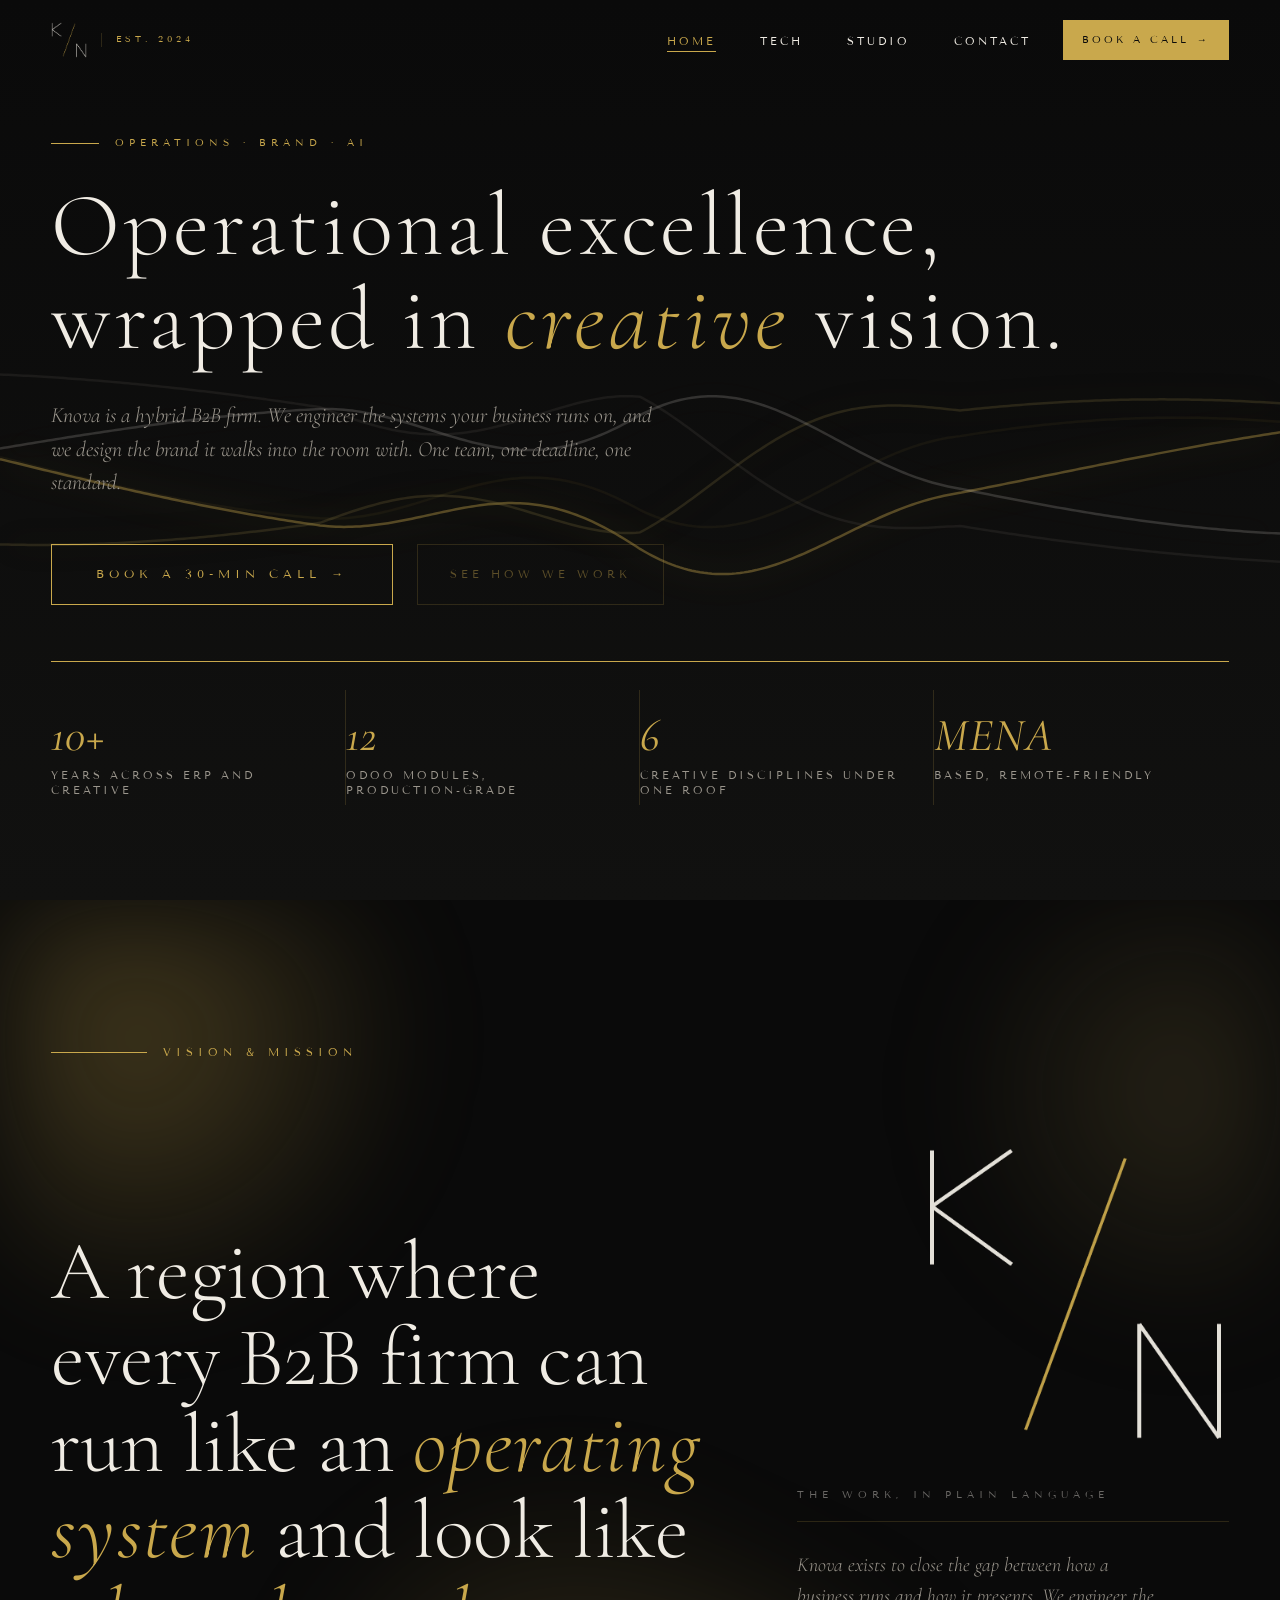
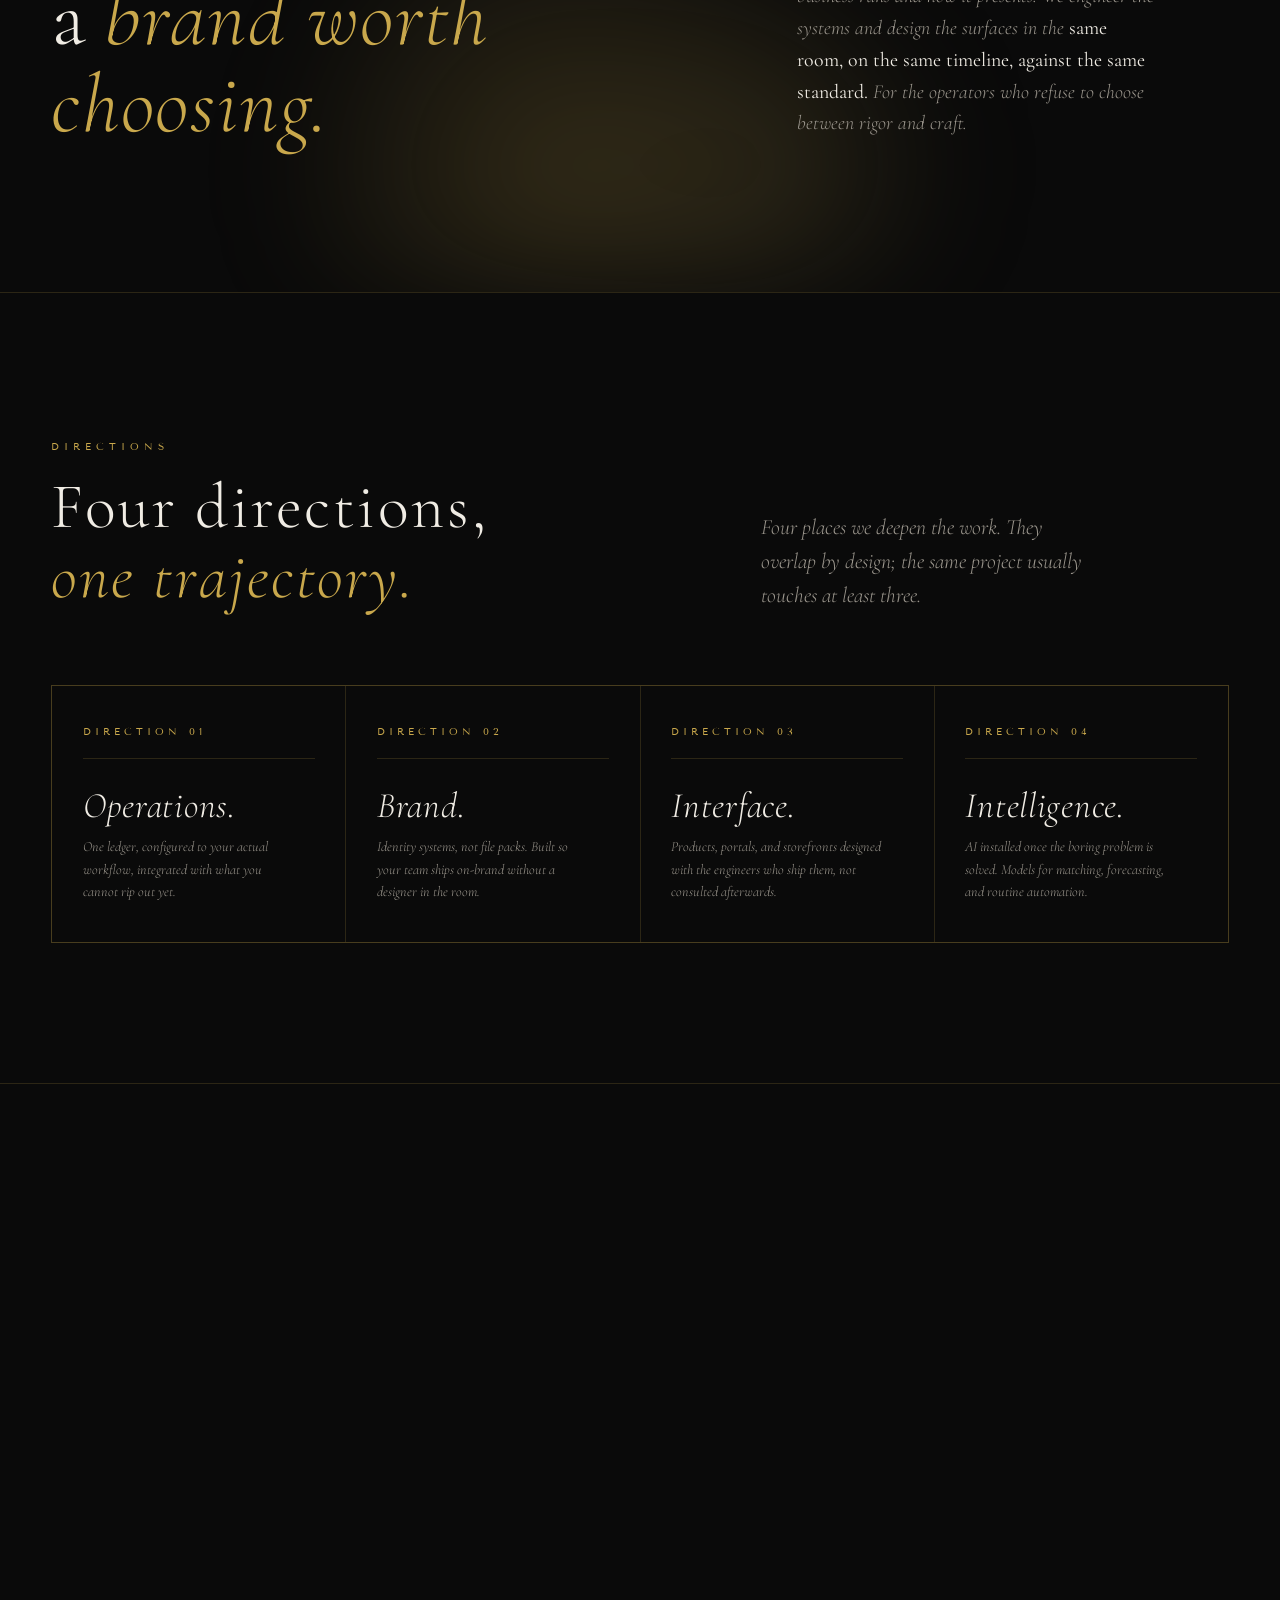
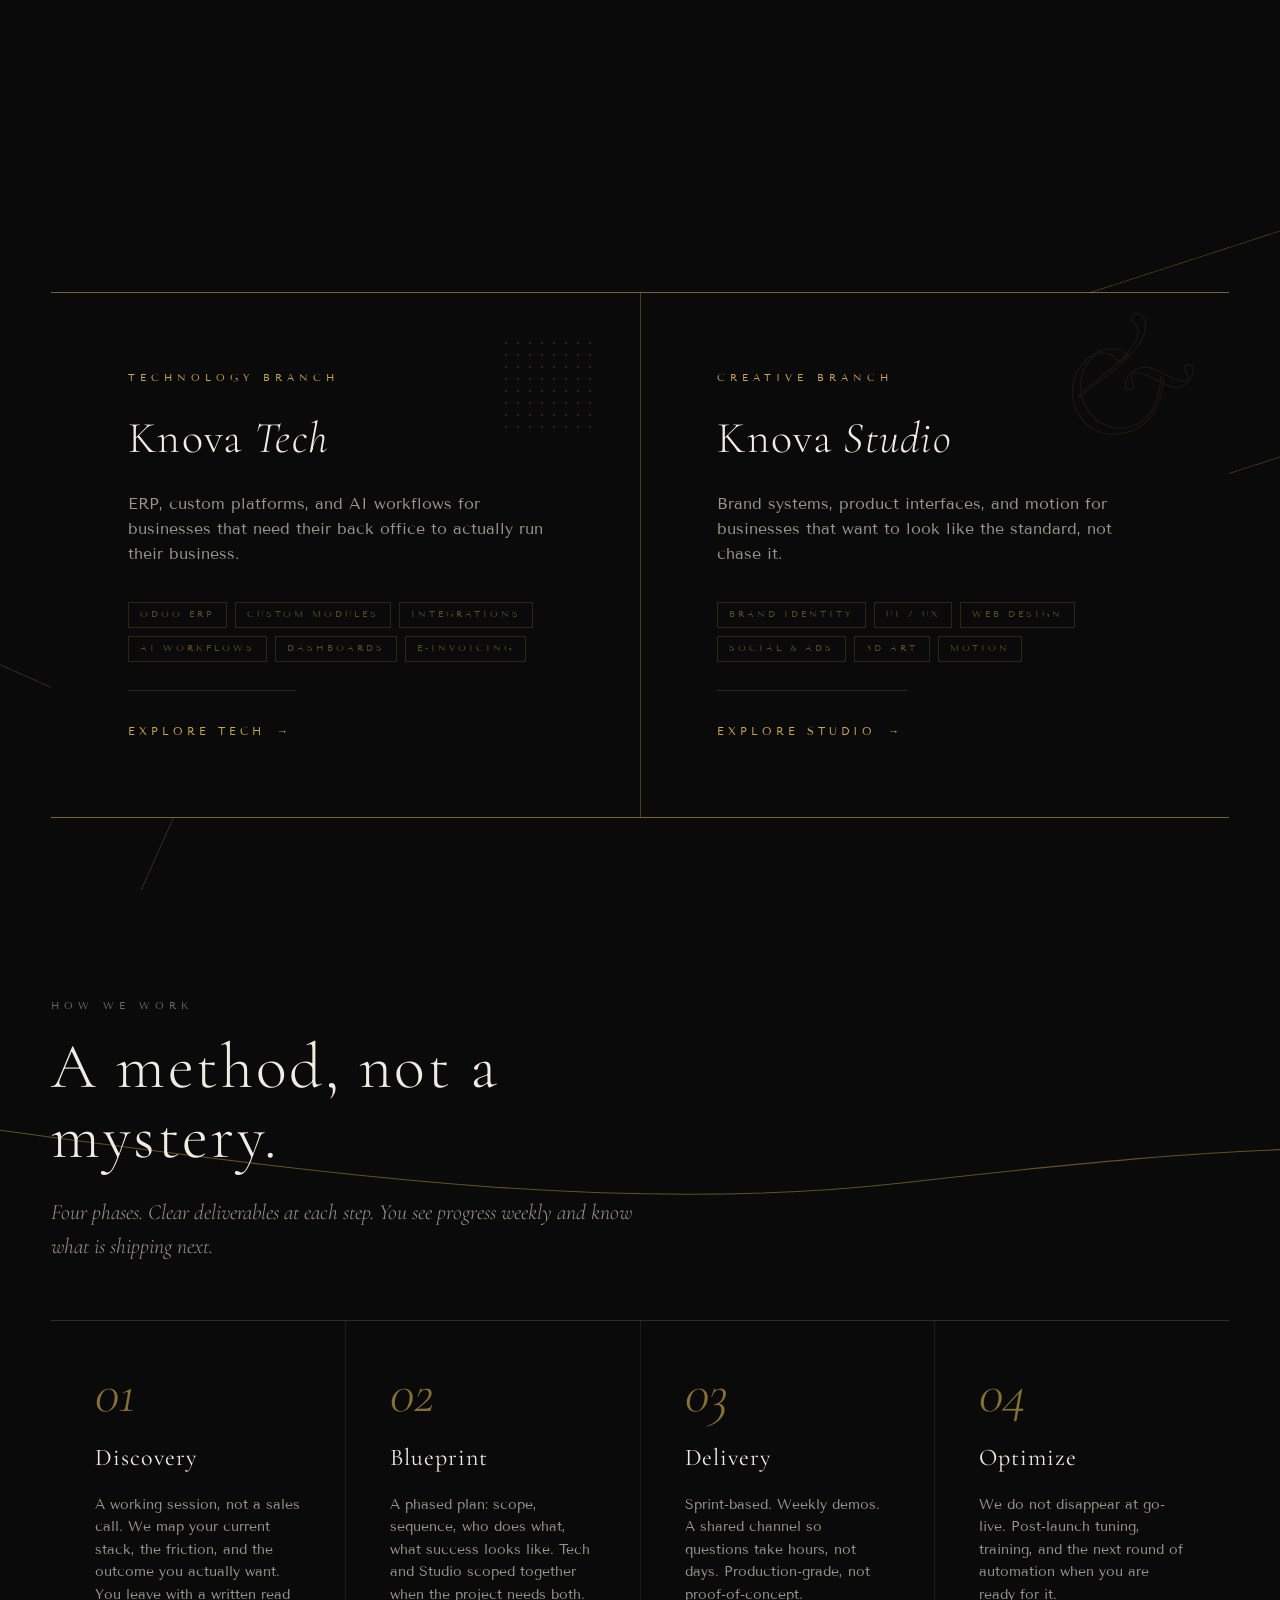
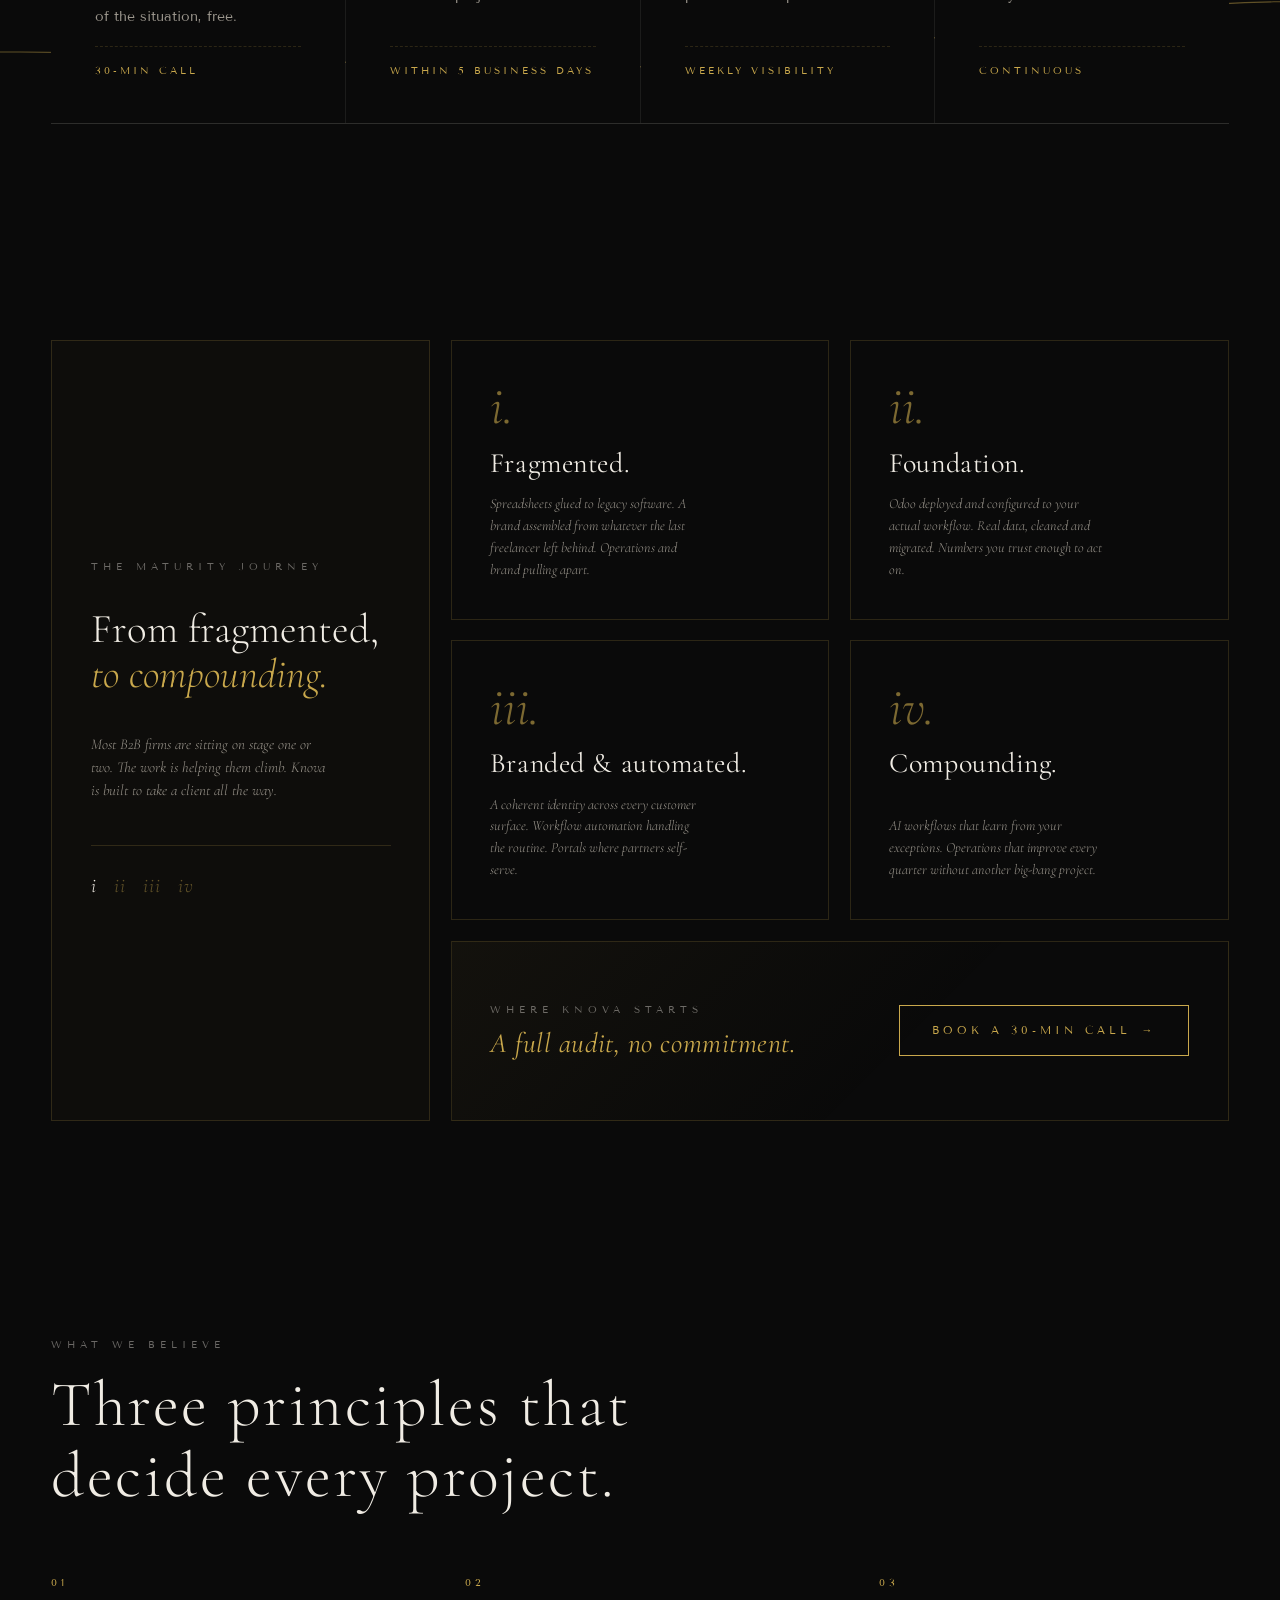
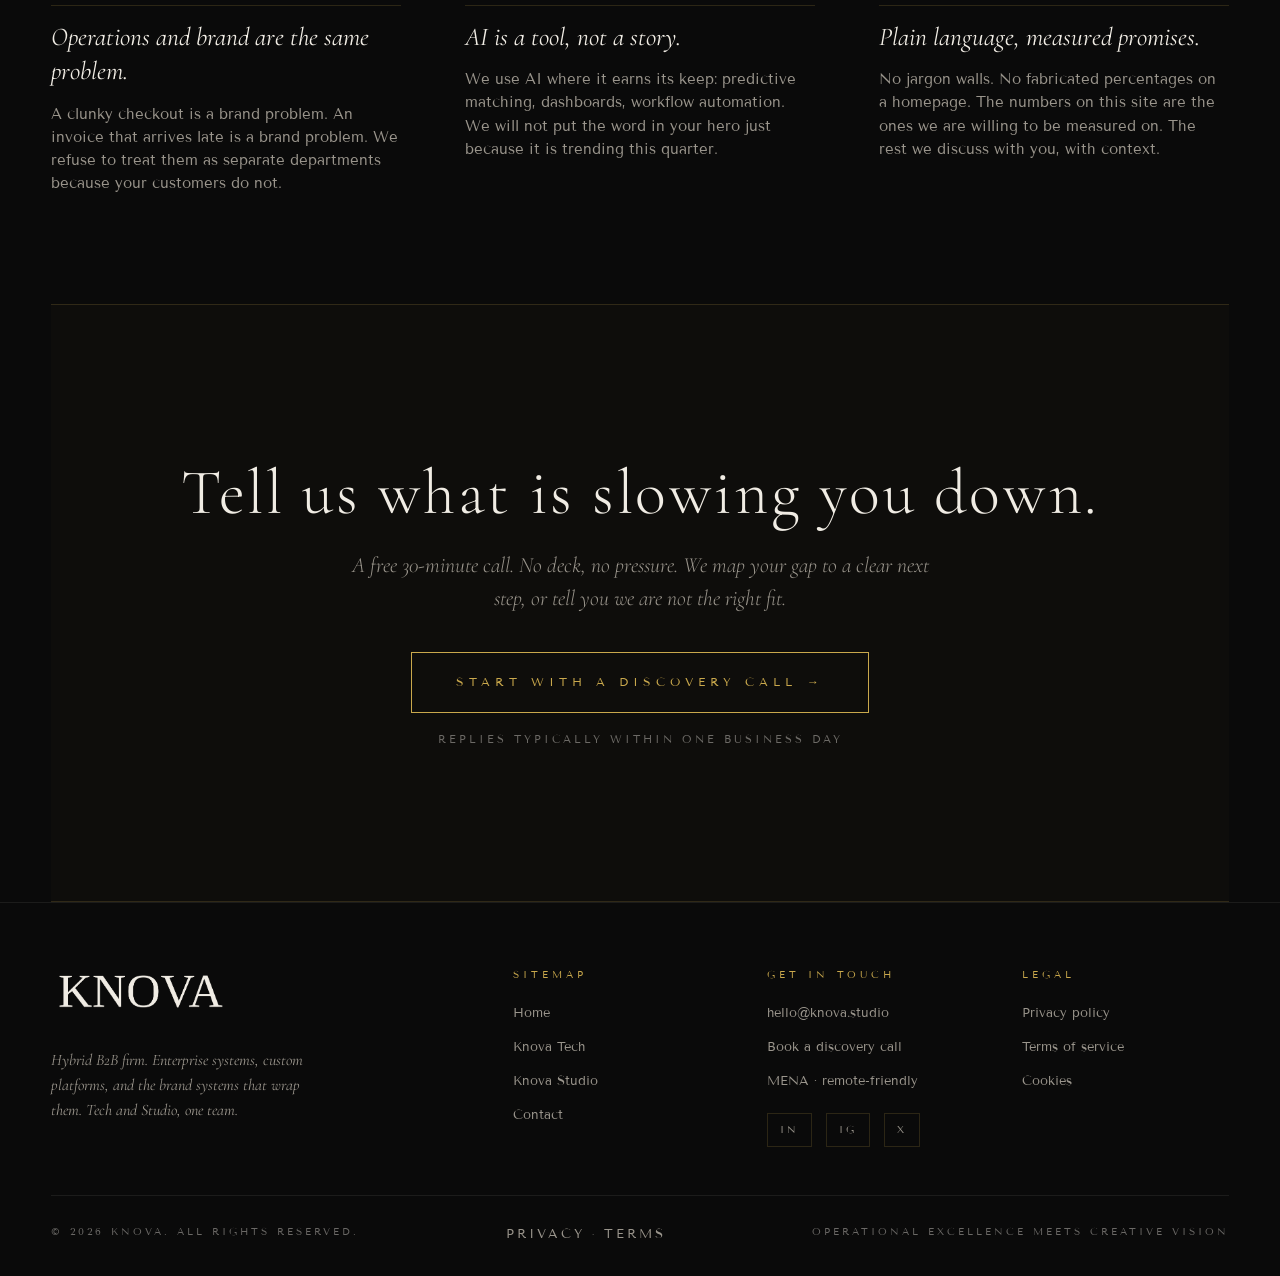
==== commit c913faed: "Build full Knova site: pages, atmospheres, accessibility, SEO Pages: - tech.html, studio.html, conta" ====
--- a/index.html
+++ b/index.html
@@ -1,2113 +1,501 @@
 <!DOCTYPE html>
 <html lang="en">
 <head>
-<meta charset="UTF-8">
-<meta name="viewport" content="width=device-width, initial-scale=1.0">
-<title>Knova — Where Operational Excellence Meets Creative Vision</title>
-<style>
-  @import url('https://fonts.googleapis.com/css2?family=Cormorant+Garamond:wght@300;400;500;600&family=Tenor+Sans&display=swap');
-  
-  :root {
-    --gold: #D4AF37;
-    --gold-dim: #8a7a3f;
-    --white: #f0ece4;
-    --black: #0a0a0a;
-  }
-
-  * { margin: 0; padding: 0; box-sizing: border-box; }
-  
-  html { scroll-behavior: smooth; }
-  
-  body {
-    background: var(--black);
-    color: var(--white);
-    font-family: 'Tenor Sans', 'Arial', sans-serif;
-    overflow-x: hidden;
-    cursor: url("data:image/svg+xml,%3Csvg xmlns='http://www.w3.org/2000/svg' width='20' height='20' viewBox='0 0 20 20'%3E%3Ccircle cx='10' cy='10' r='4' fill='%23C9A84C'/%3E%3Ccircle cx='10' cy='10' r='8' stroke='%23C9A84C' stroke-width='1' fill='none' opacity='0.4'/%3E%3C/svg%3E") 10 10, auto;
-  }
-
-  /* ═══════════════════════════════
-     LOADER
-  ═══════════════════════════════ */
-  #loader {
-    position: fixed;
-    inset: 0;
-    z-index: 9999;
-    background: var(--black);
-    display: flex;
-    flex-direction: column;
-    align-items: center;
-    justify-content: center;
-    gap: 28px;
-    transition: opacity 0.7s ease;
-  }
-  
-  #loader.hidden { opacity: 0; pointer-events: none; }
-
-  .ld-logo {
-    display: flex;
-    flex-direction: column;
-    align-items: center;
-    gap: 24px;
-  }
-
-  .ld-name {
-    font-family: 'Cormorant Garamond', serif;
-    font-weight: 300;
-    font-size: 48px;
-    letter-spacing: 12px;
-    color: var(--white);
-    text-transform: uppercase;
-  }
-
-  .ld-sub {
-    font-family: 'Tenor Sans', sans-serif;
-    font-size: 12px;
-    letter-spacing: 6px;
-    color: var(--gold);
-    text-transform: uppercase;
-    margin-top: -10px;
-  }
-
-  .ld-bar-wrap {
-    display: flex;
-    flex-direction: column;
-    align-items: center;
-    gap: 14px;
-  }
-
-  .ld-label {
-    font-family: 'Tenor Sans', sans-serif;
-    font-size: 9px;
-    letter-spacing: 6px;
-    color: #888;
-    text-transform: uppercase;
-  }
-
-  .ld-track {
-    width: 220px;
-    height: 2px;
-    background: #1e1e1e;
-    position: relative;
-    overflow: hidden;
-  }
-
-  .ld-fill {
-    position: absolute;
-    top: 0;
-    left: 0;
-    height: 100%;
-    width: 0%;
-    background: var(--gold);
-    transition: width 3s cubic-bezier(0.4, 0, 0.2, 1);
-  }
-
-  /* ═══════════════════════════════
-     NAVIGATION
-  ═══════════════════════════════ */
-  .nav {
-    position: fixed;
-    top: 0;
-    left: 0;
-    right: 0;
-    z-index: 1000;
-    display: flex;
-    justify-content: space-between;
-    align-items: center;
-    padding: 20px 40px;
-    background: rgba(10, 10, 10, 0);
-    backdrop-filter: blur(0px);
-    border-bottom: 1px solid rgba(201, 168, 76, 0);
-    opacity: 0;
-    transition: all 0.6s ease;
-  }
-
-  .nav.show { opacity: 1; }
-
-  .nav.scrolled {
-    background: rgba(10, 10, 10, 0.95);
-    backdrop-filter: blur(16px);
-    border-bottom-color: rgba(201, 168, 76, 0.12);
-  }
-
-  .nav-brand {
-    display: flex;
-    align-items: center;
-    text-decoration: none;
-  }
-
-  .nav-brand-name {
-    font-family: 'Cormorant Garamond', serif;
-    font-weight: 300;
-    font-size: 24px;
-    letter-spacing: 12px;
-    color: var(--white);
-    text-transform: uppercase;
-    transition: color 0.3s ease;
-  }
-
-  .nav-brand:hover .nav-brand-name {
-    color: var(--gold);
-  }
-
-  .nav-menu {
-    display: flex;
-    gap: 40px;
-    list-style: none;
-  }
-
-  .nav-item {
-    position: relative;
-  }
-
-  .nav-link {
-    font-size: 11px;
-    letter-spacing: 3px;
-    text-transform: uppercase;
-    color: var(--white);
-    text-decoration: none;
-    transition: color 0.3s ease;
-    display: block;
-    padding: 8px 0;
-    font-weight: 600;
-  }
-
-  .nav-link:hover { color: var(--gold); }
-
-  /* Dropdown */
-  .nav-dropdown {
-    position: absolute;
-    top: 100%;
-    left: 0;
-    background: rgba(10, 10, 10, 0.98);
-    border: 1px solid rgba(201, 168, 76, 0.15);
-    min-width: 260px;
-    padding: 20px 0;
-    opacity: 0;
-    visibility: hidden;
-    transform: translateY(-10px);
-    transition: all 0.3s ease;
-  }
-
-  .nav-item:hover .nav-dropdown {
-    opacity: 1;
-    visibility: visible;
-    transform: translateY(0);
-  }
-
-  .nav-dropdown-item {
-    padding: 14px 24px;
-    font-size: 10px;
-    letter-spacing: 3px;
-    text-transform: uppercase;
-    color: rgba(240, 236, 228, 0.85);
-    border-left: 2px solid transparent;
-    transition: all 0.3s ease;
-    cursor: pointer;
-    font-weight: 500;
-  }
-
-  .nav-dropdown-item:hover {
-    color: var(--gold);
-    border-left-color: var(--gold);
-    background: rgba(201, 168, 76, 0.05);
-  }
-
-  /* Mobile menu toggle */
-  .nav-toggle {
-    display: none;
-    flex-direction: column;
-    gap: 5px;
-    cursor: pointer;
-  }
-
-  .nav-toggle span {
-    width: 24px;
-    height: 1px;
-    background: var(--gold);
-    transition: all 0.3s ease;
-  }
-
-  /* ═══════════════════════════════
-     HERO - CINEMATIC
-  ═══════════════════════════════ */
-  .hero {
-    min-height: 85vh;
-    display: flex;
-    flex-direction: column;
-    justify-content: center;
-    align-items: center;
-    padding: 80px 40px 50px;
-    position: relative;
-    overflow: hidden;
-  }
-
-  .hero::before {
-    content: '';
-    position: absolute;
-    inset: 0;
-    background: 
-      radial-gradient(circle at 30% 20%, rgba(201, 168, 76, 0.08) 0%, transparent 50%),
-      radial-gradient(circle at 70% 80%, rgba(201, 168, 76, 0.06) 0%, transparent 50%);
-    pointer-events: none;
-  }
-
-  .hero-lines {
-    position: absolute;
-    inset: 0;
-    pointer-events: none;
-  }
-
-  .hero-line {
-    position: absolute;
-    background: linear-gradient(to right, transparent, var(--gold) 50%, transparent);
-    height: 1px;
-    width: 100%;
-    opacity: 0;
-    display: none;
-  }
-
-  .hero-line:nth-child(1) { top: 15%; }
-  .hero-line:nth-child(2) { top: 50%; }
-  .hero-line:nth-child(3) { bottom: 15%; }
-
-  .hero-content {
-    position: relative;
-    z-index: 1;
-    text-align: center;
-    max-width: 1000px;
-  }
-
-  .hero-logo {
-    margin-bottom: 24px;
-    opacity: 0;
-    animation: fadeUp 0.8s ease 0.2s forwards;
-    text-align: center;
-    display: flex;
-    justify-content: center;
-  }
-
-  .hero-label {
-    font-size: 10px;
-    letter-spacing: 4px;
-    text-transform: uppercase;
-    color: var(--gold);
-    margin-bottom: 24px;
-    opacity: 0;
-    animation: fadeUp 0.8s ease 0.7s forwards;
-    font-weight: 600;
-  }
-
-  .hero-title {
-    font-family: 'Cormorant Garamond', serif;
-    font-weight: 300;
-    font-size: clamp(38px, 6.5vw, 68px);
-    letter-spacing: 8px;
-    color: var(--white);
-    text-transform: uppercase;
-    line-height: 1.1;
-    margin-bottom: 16px;
-    opacity: 0;
-    animation: fadeUp 0.8s ease 0.5s forwards;
-  }
-
-  .hero-subtitle {
-    font-family: 'Tenor Sans', sans-serif;
-    font-size: 7.5px;
-    letter-spacing: 7px;
-    color: var(--gold);
-    text-transform: uppercase;
-    margin-bottom: 8px;
-    opacity: 0;
-    animation: fadeUp 0.8s ease 0.7s forwards;
-  }
-
-  .hero-divider {
-    width: 36px;
-    height: 1px;
-    background: var(--gold);
-    opacity: 0.35;
-    margin: 6px auto 16px;
-    opacity: 0;
-    animation: fadeUp 0.8s ease 0.8s forwards;
-  }
-
-  .hero-divider {
-    width: 80px;
-    height: 1px;
-    background: var(--gold);
-    opacity: 0.6;
-    margin: 0 auto 32px;
-    opacity: 0;
-    animation: fadeUp 0.8s ease 0.7s forwards;
-  }
-
-  .hero-tagline {
-    font-family: 'Cormorant Garamond', serif;
-    font-weight: 500;
-    font-style: normal;
-    font-size: clamp(14px, 1.5vw, 16px);
-    background: linear-gradient(90deg, #D4AF37 0%, #F4E4B8 50%, #D4AF37 100%);
-    -webkit-background-clip: text;
-    -webkit-text-fill-color: transparent;
-    background-clip: text;
-    letter-spacing: 1px;
-    line-height: 1.4;
-    max-width: 700px;
-    margin: 0 auto 36px;
-    opacity: 0;
-    animation: fadeUp 0.8s ease 0.9s forwards;
-  }
-
-  .hero-cta {
-    display: inline-block;
-    font-family: 'Tenor Sans', sans-serif;
-    font-size: 10px;
-    letter-spacing: 5px;
-    text-transform: uppercase;
-    color: var(--gold);
-    background: transparent;
-    border: 1px solid var(--gold);
-    padding: 18px 56px;
-    text-decoration: none;
-    transition: all 0.4s ease;
-    opacity: 0;
-    animation: fadeUp 0.8s ease 1.1s forwards;
-  }
-
-  .hero-cta:hover {
-    background: var(--gold);
-    color: var(--black);
-    transform: translateY(-2px);
-  }
-
-  .hero-branches {
-    display: flex;
-    gap: 32px;
-    justify-content: center;
-    flex-wrap: wrap;
-    opacity: 0;
-    animation: fadeUp 0.8s ease 1.1s forwards;
-  }
-
-  .branch-link {
-    display: flex;
-    flex-direction: column;
-    align-items: center;
-    gap: 12px;
-    text-decoration: none;
-    padding: 24px 40px;
-    border: 1px solid rgba(201, 168, 76, 0.2);
-    transition: all 0.4s ease;
-    min-width: 220px;
-    background: rgba(201, 168, 76, 0.02);
-  }
-
-  .branch-link:hover {
-    border-color: var(--gold);
-    background: rgba(201, 168, 76, 0.06);
-    transform: translateY(-4px);
-  }
-
-  .branch-name {
-    font-family: 'Cormorant Garamond', serif;
-    font-weight: 500;
-    font-size: 28px;
-    letter-spacing: 5px;
-    color: var(--white);
-    text-transform: uppercase;
-  }
-
-  .branch-desc {
-    font-size: 10px;
-    letter-spacing: 4px;
-    text-transform: uppercase;
-    color: rgba(212, 175, 55, 0.9);
-    font-weight: 600;
-  }
-
-  .hero-scroll {
-    display: none;
-  }
-
-  .hero-scroll-text {
-    font-size: 8px;
-    letter-spacing: 4px;
-    color: rgba(201, 168, 76, 0.6);
-    text-transform: uppercase;
-  }
-
-  .hero-scroll-icon {
-    width: 1px;
-    height: 32px;
-    background: linear-gradient(to bottom, var(--gold), transparent);
-    animation: scrollPulse 2s ease infinite;
-  }
-
-  /* ═══════════════════════════════
-     VISION SECTION
-  ═══════════════════════════════ */
-  .vision {
-    padding: 60px 40px;
-    position: relative;
-    border-top: 1px solid rgba(201, 168, 76, 0.08);
-  }
-
-  .vision-content {
-    max-width: 1200px;
-    margin: 0 auto;
-    text-align: center;
-  }
-
-  .vision-label {
-    font-size: 10px;
-    letter-spacing: 7px;
-    text-transform: uppercase;
-    color: var(--gold);
-    margin-bottom: 20px;
-    display: flex;
-    align-items: center;
-    justify-content: center;
-    gap: 16px;
-    font-weight: 600;
-  }
-
-  .vision-label::before,
-  .vision-label::after {
-    content: '';
-    width: 32px;
-    height: 1px;
-    background: var(--gold);
-    opacity: 0.4;
-  }
-
-  .vision-title {
-    font-family: 'Cormorant Garamond', serif;
-    font-weight: 300;
-    font-size: clamp(32px, 4.5vw, 48px);
-    letter-spacing: 5px;
-    color: var(--white);
-    line-height: 1.4;
-    margin-bottom: 32px;
-  }
-
-  .vision-text {
-    font-family: 'Cormorant Garamond', serif;
-    font-weight: 300;
-    font-size: clamp(15px, 1.8vw, 18px);
-    color: var(--white);
-    line-height: 1.8;
-    max-width: 1000px;
-    margin: 0 auto 36px;
-  }
-
-  .vision-stats {
-    display: flex;
-    flex-direction: column;
-    gap: 20px;
-    max-width: 800px;
-    margin: 48px auto 0;
-  }
-
-  .stat {
-    display: flex;
-    justify-content: space-between;
-    align-items: center;
-    padding: 20px 32px;
-    border-bottom: 1px solid rgba(212, 175, 55, 0.25);
-  }
-
-  .stat-number {
-    font-family: 'Cormorant Garamond', serif;
-    font-weight: 400;
-    font-size: 28px;
-    letter-spacing: 2px;
-    color: #E5C158;
-    line-height: 1.2;
-  }
-
-  .stat-label {
-    font-family: 'Tenor Sans', sans-serif;
-    font-size: 11px;
-    letter-spacing: 3px;
-    text-transform: uppercase;
-    color: #e8e8e8;
-    font-weight: 400;
-    text-align: right;
-    max-width: 220px;
-    line-height: 1.5;
-  }
-
-  /* ═══════════════════════════════
-     SERVICES SECTIONS
-  ═══════════════════════════════ */
-  .services-section {
-    padding: 80px 40px;
-    border-top: 1px solid rgba(201, 168, 76, 0.08);
-    position: relative;
-  }
-
-  .services-header {
-    text-align: center;
-    margin-bottom: 60px;
-    max-width: 1000px;
-    margin-left: auto;
-    margin-right: auto;
-  }
-
-  .services-branch {
-    font-size: 10px;
-    letter-spacing: 7px;
-    color: var(--gold);
-    text-transform: uppercase;
-    margin-bottom: 20px;
-    display: flex;
-    align-items: center;
-    justify-content: center;
-    gap: 12px;
-    font-weight: 600;
-  }
-
-  .services-branch::before,
-  .services-branch::after {
-    content: '';
-    width: 28px;
-    height: 1px;
-    background: var(--gold);
-    opacity: 0.4;
-  }
-
-  .services-title {
-    font-family: 'Cormorant Garamond', serif;
-    font-weight: 300;
-    font-size: clamp(32px, 4.5vw, 48px);
-    letter-spacing: 10px;
-    color: var(--white);
-    text-transform: uppercase;
-    margin-bottom: 20px;
-  }
-
-  .services-title b {
-    font-weight: 600;
-  }
-
-  .services-subtitle {
-    font-size: 11px;
-    letter-spacing: 6px;
-    color: rgba(212, 175, 55, 0.6);
-    text-transform: uppercase;
-    margin-bottom: 32px;
-    font-weight: 600;
-  }
-
-  .services-desc {
-    font-family: 'Cormorant Garamond', serif;
-    font-weight: 300;
-    font-size: clamp(15px, 1.8vw, 18px);
-    color: #d8d8d8;
-    line-height: 1.8;
-  }
-
-  /* Services Grid */
-  .services-grid {
-    display: grid;
-    grid-template-columns: repeat(auto-fit, minmax(360px, 1fr));
-    gap: 40px;
-    max-width: 1400px;
-    margin: 0 auto;
-  }
-
-  .service-card {
-    background: rgba(212, 175, 55, 0.04);
-    border: 1px solid rgba(212, 175, 55, 0.15);
-    padding: 48px 40px;
-    position: relative;
-    transition: all 0.5s ease;
-    overflow: hidden;
-  }
-
-  .service-card::before {
-    content: '';
-    position: absolute;
-    top: 0;
-    left: 0;
-    width: 3px;
-    height: 0;
-    background: var(--gold);
-    transition: height 0.5s ease;
-  }
-
-  .service-card::after {
-    content: '';
-    position: absolute;
-    bottom: 0;
-    right: 0;
-    width: 0;
-    height: 3px;
-    background: var(--gold);
-    transition: width 0.5s ease;
-  }
-
-  .service-card:hover {
-    background: rgba(212, 175, 55, 0.08);
-    border-color: rgba(212, 175, 55, 0.4);
-    transform: translateY(-6px);
-  }
-
-  .service-card:hover::before {
-    height: 100%;
-  }
-
-  .service-card:hover::after {
-    width: 100%;
-  }
-
-  .service-number {
-    font-size: 13px;
-    letter-spacing: 5px;
-    color: rgba(212, 175, 55, 0.5);
-    margin-bottom: 24px;
-    font-weight: 600;
-  }
-
-  .service-title {
-    font-family: 'Cormorant Garamond', serif;
-    font-weight: 400;
-    font-size: clamp(22px, 2.5vw, 28px);
-    letter-spacing: 2px;
-    color: var(--white);
-    margin-bottom: 20px;
-    line-height: 1.3;
-  }
-
-  .service-desc {
-    font-family: 'Cormorant Garamond', serif;
-    font-weight: 300;
-    font-size: 15px;
-    color: #c8c8c8;
-    line-height: 1.8;
-    margin-bottom: 28px;
-  }
-
-  .service-tags {
-    display: flex;
-    flex-wrap: wrap;
-    gap: 9px;
-  }
-
-  .service-tag {
-    font-size: 9px;
-    letter-spacing: 3px;
-    text-transform: uppercase;
-    color: var(--gold);
-    background: rgba(212, 175, 55, 0.08);
-    border: 1px solid rgba(212, 175, 55, 0.25);
-    padding: 7px 16px;
-    transition: all 0.3s ease;
-    font-weight: 500;
-  }
-
-  .service-tag:hover {
-    color: var(--black);
-    background: var(--gold);
-    border-color: var(--gold);
-  }
-
-  /* Consulting Phases - 3 phases horizontal layout */
-  .consulting-phases {
-    display: grid;
-    grid-template-columns: repeat(3, 1fr);
-    gap: 32px;
-    max-width: 1000px;
-    margin: 0 auto 60px;
-  }
-
-  .phase-card {
-    text-align: center;
-    padding: 28px 20px;
-    border: 1px solid rgba(201, 168, 76, 0.3);
-    border-radius: 8px;
-    background: rgba(201, 168, 76, 0.02);
-    transition: all 0.3s ease;
-  }
-
-  .phase-card:hover {
-    border-color: var(--gold);
-    background: rgba(201, 168, 76, 0.05);
-    transform: translateY(-4px);
-  }
-
-  .phase-number {
-    width: 48px;
-    height: 48px;
-    margin: 0 auto 16px;
-    border: 2px solid var(--gold);
-    border-radius: 50%;
-    display: flex;
-    align-items: center;
-    justify-content: center;
-    font-size: 20px;
-    font-weight: 500;
-    color: var(--gold);
-  }
-
-  .phase-title {
-    font-size: 11px;
-    letter-spacing: 3px;
-    text-transform: uppercase;
-    margin: 0 0 8px;
-    font-weight: 600;
-    color: var(--white);
-  }
-
-  .phase-desc {
-    font-family: 'Cormorant Garamond', serif;
-    font-size: 14px;
-    color: #c8c8c8;
-    margin: 0;
-    line-height: 1.6;
-  }
-
-  /* Featured card (custom development) */
-  .service-card.featured {
-    grid-column: 1 / -1;
-    border: 2px solid var(--gold);
-    background: rgba(201, 168, 76, 0.04);
-    padding: 32px 28px;
-    display: flex;
-    align-items: start;
-    gap: 32px;
-    flex-wrap: wrap;
-  }
-
-  .featured-content {
-    flex: 1;
-    min-width: 280px;
-  }
-
-  .featured-label {
-    font-size: 9px;
-    letter-spacing: 2px;
-    text-transform: uppercase;
-    color: var(--gold);
-    margin-bottom: 12px;
-    font-weight: 600;
-  }
-
-  .featured-title {
-    font-family: 'Cormorant Garamond', serif;
-    font-size: 24px;
-    margin: 0 0 12px;
-    font-weight: 500;
-    line-height: 1.3;
-    color: var(--white);
-  }
-
-  .featured-desc {
-    font-family: 'Cormorant Garamond', serif;
-    font-size: 15px;
-    color: #c8c8c8;
-    margin: 0;
-    line-height: 1.7;
-  }
-
-  .featured-tags {
-    display: flex;
-    flex-wrap: wrap;
-    gap: 10px;
-    max-width: 360px;
-    align-content: start;
-  }
-
-  .featured-tag {
-    font-size: 9px;
-    letter-spacing: 1.5px;
-    text-transform: uppercase;
-    padding: 8px 14px;
-    border: 1px solid var(--gold);
-    border-radius: 4px;
-    color: var(--gold);
-    font-weight: 500;
-    transition: all 0.3s ease;
-  }
-
-  .featured-tag:hover {
-    background: var(--gold);
-    color: var(--black);
-  }
-
-  /* Responsive */
-  @media (max-width: 768px) {
-    .consulting-phases {
-      grid-template-columns: 1fr;
+  <meta charset="UTF-8" />
+  <meta name="viewport" content="width=device-width, initial-scale=1" />
+  <title>Knova, where operational excellence meets creative vision</title>
+  <meta name="description" content="Knova is a hybrid B2B firm: enterprise ERP, custom platforms, and the brand systems that wrap them. Tech and Studio, one team." />
+  <meta name="theme-color" content="#0a0a0a" />
+  <link rel="canonical" href="https://knova.studio/" />
+
+  <!-- Open Graph -->
+  <meta property="og:type" content="website" />
+  <meta property="og:site_name" content="Knova" />
+  <meta property="og:title" content="Knova, where operational excellence meets creative vision" />
+  <meta property="og:description" content="Hybrid B2B firm. Enterprise ERP, custom platforms, and the brand systems that wrap them. Tech and Studio, one team." />
+  <meta property="og:url" content="https://knova.studio/" />
+  <meta property="og:image" content="https://knova.studio/assets/img/og-image.png" />
+  <meta property="og:image:width" content="1200" />
+  <meta property="og:image:height" content="630" />
+  <meta property="og:locale" content="en_US" />
+
+  <!-- Twitter / X -->
+  <meta name="twitter:card" content="summary_large_image" />
+  <meta name="twitter:title" content="Knova, where operational excellence meets creative vision" />
+  <meta name="twitter:description" content="Hybrid B2B firm. Enterprise ERP, custom platforms, and the brand systems that wrap them." />
+  <meta name="twitter:image" content="https://knova.studio/assets/img/og-image.png" />
+
+  <link rel="icon" type="image/png" href="assets/img/kn-mark.png" />
+  <link rel="preconnect" href="https://fonts.googleapis.com" />
+  <link rel="preconnect" href="https://fonts.gstatic.com" crossorigin />
+  <link rel="stylesheet" href="https://fonts.googleapis.com/css2?family=Cormorant+Garamond:wght@300;400;500;600&family=Tenor+Sans&display=swap" />
+  <link rel="stylesheet" href="assets/css/knova.css?v=13" />
+
+  <!-- JSON-LD Organization -->
+  <script type="application/ld+json">
+  {
+    "@context": "https://schema.org",
+    "@type": "Organization",
+    "name": "Knova",
+    "url": "https://knova.studio/",
+    "logo": "https://knova.studio/assets/img/knova-wordmark.png",
+    "description": "Hybrid B2B firm: enterprise ERP, custom platforms, and the brand systems that wrap them. Tech and Studio, one team.",
+    "foundingDate": "2024",
+    "areaServed": "MENA",
+    "knowsAbout": ["Odoo ERP", "Custom platforms", "AI workflows", "Brand identity", "UI/UX design", "Motion design"],
+    "contactPoint": {
+      "@type": "ContactPoint",
+      "email": "hello@knova.studio",
+      "contactType": "Sales",
+      "availableLanguage": ["English", "Arabic"]
     }
   }
-
-  /* ═══════════════════════════════
-     KEEP IN TOUCH SECTION
-  ═══════════════════════════════ */
-  .keep-in-touch {
-    padding: 70px 40px;
-    border-top: 1px solid rgba(201, 168, 76, 0.08);
-    text-align: center;
-  }
-
-  .keep-in-touch-header {
-    margin-bottom: 50px;
-  }
-
-  .keep-in-touch-label {
-    font-size: 10px;
-    letter-spacing: 7px;
-    text-transform: uppercase;
-    color: var(--gold);
-    margin-bottom: 28px;
-    display: flex;
-    align-items: center;
-    justify-content: center;
-    gap: 16px;
-    font-weight: 600;
-  }
-
-  .keep-in-touch-label::before,
-  .keep-in-touch-label::after {
-    content: '';
-    width: 32px;
-    height: 1px;
-    background: var(--gold);
-    opacity: 0.4;
-  }
-
-  .keep-in-touch-title {
-    font-family: 'Cormorant Garamond', serif;
-    font-weight: 300;
-    font-size: clamp(32px, 4.5vw, 48px);
-    letter-spacing: 10px;
-    color: var(--white);
-    margin-bottom: 28px;
-  }
-
-  .keep-in-touch-desc {
-    font-family: 'Cormorant Garamond', serif;
-    font-weight: 300;
-    font-size: clamp(15px, 1.8vw, 18px);
-    color: #d8d8d8;
-    line-height: 1.8;
-    max-width: 700px;
-    margin: 0 auto;
-  }
-
-  .keep-in-touch-grid {
-    display: grid;
-    grid-template-columns: repeat(auto-fit, minmax(280px, 1fr));
-    gap: 32px;
-    max-width: 1000px;
-    margin: 0 auto;
-  }
-
-  .keep-in-touch-card {
-    padding: 48px 36px;
-    border: 1px solid rgba(201, 168, 76, 0.15);
-    background: rgba(201, 168, 76, 0.02);
-    text-decoration: none;
-    display: flex;
-    flex-direction: column;
-    align-items: center;
-    gap: 20px;
-    transition: all 0.4s ease;
-  }
-
-  .keep-in-touch-card:hover {
-    border-color: var(--gold);
-    background: rgba(201, 168, 76, 0.05);
-    transform: translateY(-6px);
-  }
-
-  .keep-in-touch-icon {
-    color: var(--gold);
-    margin-bottom: 8px;
-  }
-
-  .keep-in-touch-card-title {
-    font-family: 'Cormorant Garamond', serif;
-    font-weight: 400;
-    font-size: 24px;
-    letter-spacing: 2px;
-    color: var(--white);
-    text-transform: uppercase;
-  }
-
-  .keep-in-touch-card-desc {
-    font-family: 'Cormorant Garamond', serif;
-    font-size: 15px;
-    color: #999;
-    line-height: 1.8;
-    text-align: center;
-    font-weight: 300;
-  }
-
-  /* ═══════════════════════════════
-     CONTACT / LEAD GENERATION
-  ═══════════════════════════════ */
-  .contact {
-    padding: 80px 40px;
-    border-top: 1px solid rgba(201, 168, 76, 0.08);
-    position: relative;
-    background: rgba(201, 168, 76, 0.01);
-  }
-
-  .contact::before {
-    content: '';
-    position: absolute;
-    inset: 0;
-    background: radial-gradient(circle at 50% 50%, rgba(201, 168, 76, 0.06) 0%, transparent 70%);
-    pointer-events: none;
-  }
-
-  .contact-content {
-    max-width: 900px;
-    margin: 0 auto;
-    text-align: center;
-    position: relative;
-    z-index: 1;
-  }
-
-  .contact-label {
-    font-size: 10px;
-    letter-spacing: 7px;
-    text-transform: uppercase;
-    color: var(--gold);
-    margin-bottom: 32px;
-    display: flex;
-    align-items: center;
-    justify-content: center;
-    gap: 16px;
-    font-weight: 600;
-  }
-
-  .contact-label::before,
-  .contact-label::after {
-    content: '';
-    width: 32px;
-    height: 1px;
-    background: var(--gold);
-    opacity: 0.4;
-  }
-
-  .contact-title {
-    font-family: 'Cormorant Garamond', serif;
-    font-weight: 300;
-    font-size: clamp(28px, 4vw, 42px);
-    letter-spacing: 8px;
-    color: var(--white);
-    margin-bottom: 28px;
-    line-height: 1.2;
-  }
-
-  .contact-desc {
-    font-family: 'Cormorant Garamond', serif;
-    font-weight: 300;
-    font-size: clamp(14px, 1.6vw, 16px);
-    color: #d8d8d8;
-    line-height: 1.7;
-    margin-bottom: 40px;
-  }
-
-  .consultation-features {
-    display: grid;
-    grid-template-columns: repeat(3, 1fr);
-    gap: 32px;
-    margin-bottom: 64px;
-    max-width: 950px;
-    margin-left: auto;
-    margin-right: auto;
-  }
-
-  @media (max-width: 968px) {
-    .consultation-features {
-      grid-template-columns: 1fr;
-      gap: 20px;
-      max-width: 500px;
-    }
-  }
-
-  .consultation-feature {
-    text-align: center;
-    border: 1px solid rgba(212, 175, 55, 0.3);
-    padding: 28px 20px;
-    transition: all 0.3s ease;
-  }
-
-  .consultation-feature:hover {
-    border-color: var(--gold);
-    background: rgba(212, 175, 55, 0.03);
-  }
-
-  .consultation-feature-icon {
-    color: var(--gold);
-    margin-bottom: 20px;
-  }
-
-  .consultation-feature-title {
-    font-size: 9px;
-    letter-spacing: 3px;
-    text-transform: uppercase;
-    color: var(--white);
-    margin-bottom: 10px;
-    font-weight: 600;
-  }
-
-  .consultation-feature-desc {
-    font-family: 'Cormorant Garamond', serif;
-    font-size: 14px;
-    color: var(--white);
-    line-height: 1.7;
-    opacity: 0.7;
-    text-align: center;
-  }
-
-  .contact-form {
-    max-width: 700px;
-    margin: 0 auto 48px;
-    text-align: left;
-  }
-
-  .form-btn-wrapper {
-    text-align: center;
-    margin-top: 32px;
-  }
-
-  .form-group {
-    margin-bottom: 28px;
-  }
-
-  .form-label {
-    font-size: 10px;
-    letter-spacing: 5px;
-    text-transform: uppercase;
-    color: var(--gold);
-    margin-bottom: 12px;
-    display: block;
-    font-weight: 600;
-  }
-
-  .form-input,
-  .form-textarea,
-  .form-select {
-    width: 100%;
-    background: rgba(201, 168, 76, 0.03);
-    border: 1px solid rgba(201, 168, 76, 0.15);
-    padding: 16px 20px;
-    font-family: 'Tenor Sans', sans-serif;
-    font-size: 14px;
-    color: var(--white);
-    transition: all 0.3s ease;
-  }
-
-  .form-input:focus,
-  .form-textarea:focus,
-  .form-select:focus {
-    outline: none;
-    border-color: var(--gold);
-    background: rgba(201, 168, 76, 0.05);
-  }
-
-  .form-textarea {
-    min-height: 150px;
-    resize: vertical;
-  }
-
-  .contact-btn {
-    display: inline-block;
-    font-family: 'Tenor Sans', sans-serif;
-    font-size: 11px;
-    letter-spacing: 6px;
-    text-transform: uppercase;
-    color: var(--black);
-    background: var(--gold);
-    border: 2px solid var(--gold);
-    padding: 22px 72px;
-    text-decoration: none;
-    transition: all 0.5s ease;
-    position: relative;
-    overflow: hidden;
-    cursor: pointer;
-  }
-
-  .contact-btn::before {
-    content: '';
-    position: absolute;
-    inset: 0;
-    background: var(--black);
-    transform: translateX(-100%);
-    transition: transform 0.5s ease;
-    z-index: 0;
-  }
-
-  .contact-btn span {
-    position: relative;
-    z-index: 1;
-  }
-
-  .contact-btn:hover::before {
-    transform: translateX(0);
-  }
-
-  .contact-btn:hover {
-    color: var(--gold);
-  }
-
-  .contact-methods {
-    margin-top: 64px;
-    display: flex;
-    justify-content: center;
-    gap: 32px;
-    flex-wrap: wrap;
-  }
-
-  .contact-method {
-    display: flex;
-    flex-direction: column;
-    align-items: center;
-    gap: 12px;
-    padding: 24px 32px;
-    border: 1px solid rgba(201, 168, 76, 0.15);
-    transition: all 0.4s ease;
-    text-decoration: none;
-  }
-
-  .contact-method:hover {
-    border-color: var(--gold);
-    background: rgba(201, 168, 76, 0.03);
-  }
-
-  .contact-method-icon {
-    font-size: 32px;
-  }
-
-  .contact-method-label {
-    font-size: 9px;
-    letter-spacing: 3px;
-    text-transform: uppercase;
-    color: var(--gold);
-    font-weight: 500;
-  }
-
-  /* ═══════════════════════════════
-     FOOTER
-  ═══════════════════════════════ */
-  .footer {
-    padding: 80px 40px 40px;
-    border-top: 1px solid rgba(201, 168, 76, 0.08);
-  }
-
-  .footer-content {
-    max-width: 1400px;
-    margin: 0 auto;
-    display: grid;
-    grid-template-columns: repeat(auto-fit, minmax(250px, 1fr));
-    gap: 60px;
-    margin-bottom: 60px;
-  }
-
-  .footer-section {
-    display: flex;
-    flex-direction: column;
-    gap: 20px;
-  }
-
-  .footer-logo-section {
-    display: flex;
-    flex-direction: column;
-    gap: 24px;
-  }
-
-  .footer-tagline {
-    font-family: 'Cormorant Garamond', serif;
-    font-style: italic;
-    font-weight: 300;
-    font-size: 15px;
-    color: #b8b8b8;
-    line-height: 1.8;
-  }
-
-  .footer-title {
-    font-size: 11px;
-    letter-spacing: 5px;
-    text-transform: uppercase;
-    color: #E5C158;
-    margin-bottom: 16px;
-    font-weight: 600;
-  }
-
-  .footer-links {
-    display: flex;
-    flex-direction: column;
-    gap: 12px;
-  }
-
-  .footer-link {
-    font-size: 9px;
-    letter-spacing: 3px;
-    text-transform: uppercase;
-    color: rgba(240, 236, 228, 0.9);
-    text-decoration: none;
-    transition: color 0.3s ease;
-  }
-
-  .footer-link:hover {
-    color: var(--gold);
-  }
-
-  .footer-social {
-    display: flex;
-    gap: 20px;
-    margin-top: 8px;
-  }
-
-  .social-link {
-    padding: 10px 20px;
-    border: 1px solid rgba(201, 168, 76, 0.3);
-    display: flex;
-    align-items: center;
-    justify-content: center;
-    text-decoration: none;
-    color: rgba(201, 168, 76, 0.85);
-    font-size: 9px;
-    letter-spacing: 2px;
-    transition: all 0.3s ease;
-    font-weight: 500;
-    text-transform: uppercase;
-  }
-
-  .social-link:hover {
-    border-color: var(--gold);
-    color: var(--gold);
-    background: rgba(201, 168, 76, 0.05);
-  }
-
-  .footer-bottom {
-    text-align: center;
-    padding-top: 40px;
-    border-top: 1px solid rgba(201, 168, 76, 0.06);
-  }
-
-  .footer-copyright {
-    font-size: 8px;
-    letter-spacing: 4px;
-    color: #b8b8b8;
-    text-transform: uppercase;
-  }
-
-  /* ═══════════════════════════════
-     ANIMATIONS
-  ═══════════════════════════════ */
-  @keyframes fadeUp {
-    from {
-      opacity: 0;
-      transform: translateY(24px);
-    }
-    to {
-      opacity: 1;
-      transform: translateY(0);
-    }
-  }
-
-  @keyframes scrollPulse {
-    0%, 100% { opacity: 0.3; transform: translateY(0); }
-    50% { opacity: 1; transform: translateY(10px); }
-  }
-
-  /* ═══════════════════════════════
-     RESPONSIVE
-  ═══════════════════════════════ */
-  @media (max-width: 768px) {
-    .nav-menu {
-      position: fixed;
-      top: 70px;
-      left: 0;
-      right: 0;
-      background: rgba(10, 10, 10, 0.98);
-      flex-direction: column;
-      gap: 0;
-      padding: 20px 0;
-      border-bottom: 1px solid rgba(201, 168, 76, 0.1);
-      transform: translateY(-150%);
-      opacity: 0;
-      transition: all 0.4s ease;
-      max-height: calc(100vh - 70px);
-      overflow-y: auto;
-    }
-
-    .nav-menu.active {
-      transform: translateY(0);
-      opacity: 1;
-    }
-
-    .nav-item {
-      padding: 0 40px;
-    }
-
-    .nav-link {
-      padding: 18px 0;
-      border-bottom: 1px solid rgba(201, 168, 76, 0.05);
-      font-size: 12px;
-      font-weight: 600;
-    }
-
-    .nav-dropdown {
-      position: static;
-      opacity: 1;
-      visibility: visible;
-      transform: none;
-      border: none;
-      border-left: 2px solid rgba(201, 168, 76, 0.1);
-      margin-left: 20px;
-      margin-top: 8px;
-      padding: 12px 0;
-    }
-
-    .nav-dropdown-item {
-      font-size: 11px;
-      padding: 12px 20px;
-      font-weight: 500;
-    }
-
-    .nav-toggle {
-      display: flex;
-    }
-
-    .services-grid,
-    .keep-in-touch-grid {
-      grid-template-columns: 1fr;
-    }
-
-    .hero {
-      padding: 100px 24px 60px;
-    }
-
-    .hero-scroll {
-      display: none;
-    }
-
-    .services-section,
-    .vision,
-    .keep-in-touch,
-    .contact {
-      padding: 80px 24px;
-    }
-
-    .hero-branches {
-      flex-direction: column;
-      width: 100%;
-      align-items: stretch;
-    }
-
-    .branch-link {
-      width: 100%;
-      min-width: auto;
-    }
-
-    .footer-content {
-      grid-template-columns: 1fr;
-      gap: 40px;
-    }
-  }
-</style>
+  </script>
 </head>
 <body>
 
-<!-- ═══ LOADER ═══ -->
-<div id="loader">
-  <div class="ld-logo">
-    <svg viewBox="0 0 160 160" fill="none" width="72" height="72">
-      <path d="M8 8 L8 65" stroke="#f0ece4" stroke-width="2" stroke-linecap="round"/>
-      <path d="M8 36 L48 8" stroke="#f0ece4" stroke-width="2" stroke-linecap="round"/>
-      <path d="M8 36 L48 65" stroke="#f0ece4" stroke-width="2" stroke-linecap="round"/>
-      <path d="M55 148 L105 12" stroke="#C9A84C" stroke-width="1.5" stroke-linecap="round"/>
-      <path d="M112 95 L112 152" stroke="#f0ece4" stroke-width="2" stroke-linecap="round"/>
-      <path d="M112 95 L152 152" stroke="#f0ece4" stroke-width="2" stroke-linecap="round"/>
-      <path d="M152 95 L152 152" stroke="#f0ece4" stroke-width="2" stroke-linecap="round"/>
+  <a class="skip" href="#main">Skip to content</a>
+
+  <!-- ── LOADER ───────────────────────────────────────────────────── -->
+  <div id="loader" aria-hidden="true">
+    <div>
+      <img class="ld-wordmark" src="assets/img/knova-wordmark.png" alt="Knova" />
+      <div class="ld-sub">Est. 2024</div>
+    </div>
+    <div class="ld-track"><div class="ld-fill"></div></div>
+  </div>
+
+  <!-- ── NAV ──────────────────────────────────────────────────────── -->
+  <nav class="nav" aria-label="Primary">
+    <a href="index.html" class="nav-brand" aria-label="Knova home">
+      <img class="nav-logo" src="assets/img/kn-mark.png" alt="Knova" />
+      <span class="nav-est">Est. 2024</span>
+    </a>
+    <button class="nav-toggle" aria-controls="primary-menu" aria-expanded="false">Menu</button>
+    <ul id="primary-menu" class="nav-menu">
+      <li><a class="nav-link" href="index.html" aria-current="page">Home</a></li>
+      <li><a class="nav-link" href="tech.html">Tech</a></li>
+      <li><a class="nav-link" href="studio.html">Studio</a></li>
+      <li><a class="nav-link" href="contact.html">Contact</a></li>
+    </ul>
+    <a class="nav-cta" href="contact.html">Book a call <span class="arrow" aria-hidden="true">&rarr;</span></a>
+  </nav>
+
+  <!-- ── HERO ─────────────────────────────────────────────────────── -->
+  <!-- Atmosphere: GLOWY WAVES (canvas, ported from 21st.dev moumensoliman/glowy-waves-hero).
+       5 layered sine-waves with shadowBlur glow + mouse influence. -->
+  <header class="hero" id="main">
+    <canvas class="hero-waves" aria-hidden="true"></canvas>
+
+    <div class="container">
+      <div class="hero-grid reveal">
+        <div>
+          <div class="hero-tag">
+            <span class="hairline"></span>
+            <span class="eyebrow">Operations &middot; Brand &middot; AI</span>
+          </div>
+          <h1 class="display">
+            Operational excellence,<br />
+            wrapped in <i>creative</i> vision.
+          </h1>
+          <p class="lede" style="margin-block-start:32px;">
+            Knova is a hybrid B2B firm. We engineer the systems your business runs on,
+            and we design the brand it walks into the room with. One team, one deadline,
+            one standard.
+          </p>
+          <div class="hero-actions">
+            <a class="btn btn--lg" href="contact.html">Book a 30-min call <span class="arrow">&rarr;</span></a>
+            <a class="btn btn--ghost" href="#model">See how we work</a>
+          </div>
+          <div class="hero-meta">
+            <div><b>10+</b> years across ERP and creative</div>
+            <div><b>12</b> Odoo modules, production-grade</div>
+            <div><b>6</b> creative disciplines under one roof</div>
+            <div><b>MENA</b> based, remote-friendly</div>
+          </div>
+        </div>
+      </div>
+    </div>
+  </header>
+
+  <!-- ── VISION & MISSION ────────────────────────────────────────── -->
+  <!-- Atmosphere: MESH GRADIENT (Paper Shaders port). 4 morphing blurred blobs,
+       relocated here from the homepage hero. -->
+  <section class="vision-section" id="vision">
+    <div class="hero-mesh" aria-hidden="true">
+      <div class="mesh-blob mesh-blob--1"></div>
+      <div class="mesh-blob mesh-blob--2"></div>
+      <div class="mesh-blob mesh-blob--3"></div>
+      <div class="mesh-blob mesh-blob--4"></div>
+    </div>
+    <div class="container">
+      <div class="vision-eyebrow-row reveal">
+        <span class="hairline"></span>
+        <span class="eyebrow">Vision &amp; mission</span>
+      </div>
+
+      <div class="vision-grid reveal">
+        <h2 class="vision-statement">
+          A region where every B2B firm can run like an <i>operating system</i> and look like a <i>brand worth choosing.</i>
+        </h2>
+        <div class="vision-aside">
+          <img class="vision-aside-mark" src="assets/img/kn-mark.png" alt="Knova" />
+          <div class="vision-mission-label">The work, in plain language</div>
+          <p class="vision-mission">
+            Knova exists to close the gap between how a business runs and how it presents.
+            We engineer the systems and design the surfaces in the <b>same room, on the
+            same timeline, against the same standard.</b> For the operators who refuse to
+            choose between rigor and craft.
+          </p>
+        </div>
+      </div>
+
+    </div>
+  </section>
+
+  <!-- ── DIRECTIONS (four focus areas) ──────────────────────────── -->
+  <section class="directions" aria-labelledby="directions-label">
+    <div class="container">
+      <div class="directions-head reveal">
+        <div>
+          <span class="eyebrow" id="directions-label">Directions</span>
+          <h2 class="h1" style="margin-block-start:14px;">Four directions, <i>one trajectory.</i></h2>
+        </div>
+        <p class="lede">
+          Four places we deepen the work. They overlap by design; the same project
+          usually touches at least three.
+        </p>
+      </div>
+
+      <ul class="directions-grid reveal">
+        <li class="direction">
+          <span class="direction-mark">Direction 01</span>
+          <h3 class="direction-name">Operations.</h3>
+          <p class="direction-body">
+            One ledger, configured to your actual workflow, integrated with what you
+            cannot rip out yet.
+          </p>
+        </li>
+        <li class="direction">
+          <span class="direction-mark">Direction 02</span>
+          <h3 class="direction-name">Brand.</h3>
+          <p class="direction-body">
+            Identity systems, not file packs. Built so your team ships on-brand
+            without a designer in the room.
+          </p>
+        </li>
+        <li class="direction">
+          <span class="direction-mark">Direction 03</span>
+          <h3 class="direction-name">Interface.</h3>
+          <p class="direction-body">
+            Products, portals, and storefronts designed with the engineers who ship
+            them, not consulted afterwards.
+          </p>
+        </li>
+        <li class="direction">
+          <span class="direction-mark">Direction 04</span>
+          <h3 class="direction-name">Intelligence.</h3>
+          <p class="direction-body">
+            AI installed once the boring problem is solved. Models for matching,
+            forecasting, and routine automation.
+          </p>
+        </li>
+      </ul>
+    </div>
+  </section>
+
+  <!-- ── THE KNOVA MODEL ─────────────────────────────────────────── -->
+  <section class="section" id="model">
+    <div class="container container--narrow reveal">
+      <div class="eyebrow eyebrow--mute" style="margin-block-end:24px;">The Knova model</div>
+      <h2 class="h1">
+        Most firms make you pick:<br />
+        a systems shop, <i>or</i> a design agency.
+      </h2>
+      <p class="lede" style="margin-block-start:36px;">
+        We built Knova for the project where you cannot. Replacing a legacy ERP and launching
+        a brand refresh in the same quarter. Standing up a new portal that has to feel like
+        the product, not a back-office bolt-on. The work where operations and brand are the
+        same problem.
+      </p>
+      <p class="body" style="margin-block-start:24px; font-size:16px;">
+        Knova Tech handles the engineering: Odoo implementation, custom modules, integrations,
+        AI workflows. Knova Studio handles the surfaces: identity, interfaces, motion. Same
+        roof, same calendar, same accountability.
+      </p>
+    </div>
+  </section>
+
+  <!-- ── TWO BRANCHES AT A GLANCE ────────────────────────────────── -->
+  <!-- Atmosphere: SHAPES ONLY. The rotated rectangles echo the two-up layout. -->
+  <section class="section--tight section-stage">
+    <div class="hero-shapes" aria-hidden="true">
+      <div class="hero-shape hero-shape--a"></div>
+      <div class="hero-shape hero-shape--b"></div>
+    </div>
+    <div class="container container--wide">
+      <div class="branches reveal">
+        <article class="branch branch--tech">
+          <div class="eyebrow">Technology branch</div>
+          <h3 class="h2">Knova <i>Tech</i></h3>
+          <p class="body">
+            ERP, custom platforms, and AI workflows for businesses that need their
+            back office to actually run their business.
+          </p>
+          <div class="branch-cap">
+            <span class="tag">Odoo ERP</span>
+            <span class="tag">Custom Modules</span>
+            <span class="tag">Integrations</span>
+            <span class="tag">AI Workflows</span>
+            <span class="tag">Dashboards</span>
+            <span class="tag">E-Invoicing</span>
+          </div>
+          <a class="branch-link" href="tech.html">Explore Tech <span aria-hidden="true">&rarr;</span></a>
+        </article>
+        <article class="branch branch--studio">
+          <div class="eyebrow">Creative branch</div>
+          <h3 class="h2">Knova <i>Studio</i></h3>
+          <p class="body">
+            Brand systems, product interfaces, and motion for businesses that
+            want to look like the standard, not chase it.
+          </p>
+          <div class="branch-cap">
+            <span class="tag">Brand Identity</span>
+            <span class="tag">UI / UX</span>
+            <span class="tag">Web Design</span>
+            <span class="tag">Social &amp; Ads</span>
+            <span class="tag">3D Art</span>
+            <span class="tag">Motion</span>
+          </div>
+          <a class="branch-link" href="studio.html">Explore Studio <span aria-hidden="true">&rarr;</span></a>
+        </article>
+      </div>
+    </div>
+  </section>
+
+  <!-- ── HOW WE WORK ─────────────────────────────────────────────── -->
+  <!-- Atmosphere: CONTOUR ONLY. Lines suggest the process flow itself. -->
+  <section class="section section-stage">
+    <svg class="hero-contour" viewBox="0 0 1600 900" preserveAspectRatio="xMidYMid slice" aria-hidden="true">
+      <path d="M -50 200 C 320 240, 700 320, 1050 280 S 1500 240, 1700 260" />
+      <path d="M -50 740 C 320 700, 700 780, 1050 720 S 1500 680, 1700 700" />
     </svg>
-    <div class="ld-name">KNOVA</div>
-    <div class="ld-sub">Tech &nbsp;|&nbsp; Art</div>
-  </div>
-  <div class="ld-bar-wrap">
-    <div class="ld-label">Loading Experience</div>
-    <div class="ld-track"><div class="ld-fill" id="ldFill"></div></div>
-  </div>
-</div>
-
-<!-- ═══ NAVIGATION ═══ -->
-<nav class="nav" id="nav">
-  <a href="#" class="nav-brand">
-    <span class="nav-brand-name">KNOVA</span>
-  </a>
-
-  <ul class="nav-menu" id="navMenu">
-    <li class="nav-item">
-      <a href="#tech" class="nav-link">Knova Tech</a>
-      <div class="nav-dropdown">
-        <div class="nav-dropdown-item" onclick="scrollToService('tech-sales')">Sales & CRM</div>
-        <div class="nav-dropdown-item" onclick="scrollToService('tech-purchase')">Purchase Management</div>
-        <div class="nav-dropdown-item" onclick="scrollToService('tech-inventory')">Inventory Control</div>
-        <div class="nav-dropdown-item" onclick="scrollToService('tech-finance')">Finance & Accounting</div>
-        <div class="nav-dropdown-item" onclick="scrollToService('tech-hr')">HR & Payroll</div>
-        <div class="nav-dropdown-item" onclick="scrollToService('tech-manufacturing')">Manufacturing</div>
-      </div>
-    </li>
-    
-    <li class="nav-item">
-      <a href="#studio" class="nav-link">Knova Studio</a>
-      <div class="nav-dropdown">
-        <div class="nav-dropdown-item" onclick="scrollToService('studio-brand')">Brand Identity</div>
-        <div class="nav-dropdown-item" onclick="scrollToService('studio-uiux')">UI/UX Design</div>
-        <div class="nav-dropdown-item" onclick="scrollToService('studio-web')">Website Design</div>
-        <div class="nav-dropdown-item" onclick="scrollToService('studio-social')">Social Media</div>
-        <div class="nav-dropdown-item" onclick="scrollToService('studio-3d')">3D Art & Design</div>
-        <div class="nav-dropdown-item" onclick="scrollToService('studio-motion')">Motion & Animation</div>
-      </div>
-    </li>
-    
-    <li class="nav-item">
-      <a href="#contact" class="nav-link">Contact</a>
-    </li>
-  </ul>
-
-  <div class="nav-toggle" id="navToggle">
-    <span></span>
-    <span></span>
-    <span></span>
-  </div>
-</nav>
-
-<!-- ═══ HERO ═══ -->
-<section class="hero">
-  <div class="hero-lines">
-    <div class="hero-line"></div>
-    <div class="hero-line"></div>
-    <div class="hero-line"></div>
-  </div>
-  
-  <div class="hero-content">
-    <div class="hero-logo">
-      <svg viewBox="0 0 160 160" fill="none" width="80" height="80">
-        <path d="M8 8 L8 65" stroke="#f0ece4" stroke-width="2" stroke-linecap="round"/>
-        <path d="M8 36 L48 8" stroke="#f0ece4" stroke-width="2" stroke-linecap="round"/>
-        <path d="M8 36 L48 65" stroke="#f0ece4" stroke-width="2" stroke-linecap="round"/>
-        <path d="M55 148 L105 12" stroke="#D4AF37" stroke-width="1.5" stroke-linecap="round"/>
-        <path d="M112 95 L112 152" stroke="#f0ece4" stroke-width="2" stroke-linecap="round"/>
-        <path d="M112 95 L152 152" stroke="#f0ece4" stroke-width="2" stroke-linecap="round"/>
-        <path d="M152 95 L152 152" stroke="#f0ece4" stroke-width="2" stroke-linecap="round"/>
-      </svg>
-    </div>
-    
-    <h1 class="hero-title">KNOVA</h1>
-    <div class="hero-label">10+ Years of Mastery, Powered by AI</div>
-    <p class="hero-tagline">AI-powered fusion of powerful systems and elite artistic excellence</p>
-    
-    <a href="#contact" class="hero-cta">
-      <span>Let's Build Your Vision</span>
-    </a>
-  </div>
-</section>
-
-<!-- ═══ OUR STORY ═══ -->
-<section class="vision">
-  <div class="vision-content">
-    <div class="vision-label">Our Story</div>
-    <h2 class="vision-title">About Knova</h2>
-    
-    <p class="vision-text">
-      Knova was born from two worlds — the power of technology and the passion of art.
-    </p>
-    
-    <p class="vision-text" style="margin-top: 28px; color: var(--white);">
-      Behind Knova stands a team of <span style="color: var(--gold); font-style: italic;">senior consultants</span>, ERP architects and creative directors with over <span style="color: var(--gold); font-weight: 400;">10 years</span> of hands-on experience building digital solutions for global brands. Rather than choosing between technical precision and creative excellence, we built a studio where both could exist, <span style="color: var(--gold); font-style: italic;">powered by AI</span> to deliver faster without compromising quality.
-    </p>
-    
-    <p class="vision-text" style="margin-top: 28px; color: var(--white);">
-      We exist to help businesses bring their vision to life — strategically, beautifully, and digitally.
-    </p>
-    
-    <div class="vision-stats">
-      <div class="stat">
-        <div class="stat-number">Experienced</div>
-        <div class="stat-label">10+ Years Excellence</div>
-      </div>
-      <div class="stat">
-        <div class="stat-number">AI-Enhanced</div>
-        <div class="stat-label">Intelligent Automation</div>
-      </div>
-      <div class="stat">
-        <div class="stat-number">Dual Mastery</div>
-        <div class="stat-label">Tech & Design</div>
-      </div>
-      <div class="stat">
-        <div class="stat-number">World-Class</div>
-        <div class="stat-label">Enterprise Clients</div>
-      </div>
-    </div>
-  </div>
-</section>
-
-<!-- ═══ KNOVA TECH ═══ -->
-<section class="services-section" id="tech">
-  <div class="services-header">
-    <div class="services-branch">Technology Branch</div>
-    <h2 class="services-title">Knova <b>Tech</b></h2>
-    <p class="services-subtitle">ERP · Odoo · Digital Transformation</p>
-    <p class="services-desc">Strategic ERP consulting across Sales, CRM, Purchase, Inventory, Finance, and HR — from analysis to implementation</p>
-  </div>
-
-  <!-- 3-Phase Consulting Approach -->
-  <div class="consulting-phases">
-    <div class="phase-card">
-      <div class="phase-number">1</div>
-      <h3 class="phase-title">Gap Analysis</h3>
-      <p class="phase-desc">Identify process inefficiencies and opportunities</p>
-    </div>
-    
-    <div class="phase-card">
-      <div class="phase-number">2</div>
-      <h3 class="phase-title">Implementation</h3>
-      <p class="phase-desc">Deploy tailored solutions with ongoing support</p>
-    </div>
-    
-    <div class="phase-card">
-      <div class="phase-number">3</div>
-      <h3 class="phase-title">Development</h3>
-      <p class="phase-desc">Custom solutions tailored to your business needs</p>
-    </div>
-  </div>
-
-  <!-- Core Modules Header -->
-  <div style="text-align: center; margin-bottom: 40px;">
-    <h3 style="font-size: 10px; letter-spacing: 4px; text-transform: uppercase; color: var(--gold); font-weight: 600; margin: 0 0 8px;">Core Modules</h3>
-    <p style="font-family: 'Cormorant Garamond', serif; font-size: 15px; color: #c8c8c8; margin: 0;">Full-stack Odoo implementation across business functions</p>
-  </div>
-
-  <!-- 10 Module Cards -->
-  <div class="services-grid">
-    <!-- 01 Sales & CRM -->
-    <div class="service-card" id="tech-sales">
-      <div class="service-number">01</div>
-      <h3 class="service-title">Sales & CRM</h3>
-      <p class="service-desc">Complete sales automation with lead management, pipeline tracking, and subscription billing</p>
-      <div class="service-tags">
-        <span class="service-tag">Lead Mgmt</span>
-        <span class="service-tag">Pipeline</span>
-        <span class="service-tag">Subscription</span>
-      </div>
-    </div>
-
-    <!-- 02 Purchase Management -->
-    <div class="service-card" id="tech-purchase">
-      <div class="service-number">02</div>
-      <h3 class="service-title">Purchase Management</h3>
-      <p class="service-desc">Streamline procurement with vendor management and automated approval workflows</p>
-      <div class="service-tags">
-        <span class="service-tag">Procurement</span>
-        <span class="service-tag">Vendors</span>
-        <span class="service-tag">Approvals</span>
-      </div>
-    </div>
-
-    <!-- 03 Inventory Control -->
-    <div class="service-card" id="tech-inventory">
-      <div class="service-number">03</div>
-      <h3 class="service-title">Inventory Control</h3>
-      <p class="service-desc">Real-time tracking and warehouse management for complete supply chain visibility</p>
-      <div class="service-tags">
-        <span class="service-tag">Stock</span>
-        <span class="service-tag">Warehouse</span>
-        <span class="service-tag">Logistics</span>
-      </div>
-    </div>
-
-    <!-- 04 Manufacturing -->
-    <div class="service-card" id="tech-manufacturing">
-      <div class="service-number">04</div>
-      <h3 class="service-title">Manufacturing</h3>
-      <p class="service-desc">Production planning, quality control, and shop floor management operations</p>
-      <div class="service-tags">
-        <span class="service-tag">MRP</span>
-        <span class="service-tag">Production</span>
-        <span class="service-tag">Quality</span>
-      </div>
-    </div>
-
-    <!-- 05 Finance & Accounting -->
-    <div class="service-card" id="tech-finance">
-      <div class="service-number">05</div>
-      <h3 class="service-title">Finance & Accounting</h3>
-      <p class="service-desc">Automated financial operations with invoicing, reconciliation, and government tax reporting</p>
-      <div class="service-tags">
-        <span class="service-tag">Accounting</span>
-        <span class="service-tag">Invoicing</span>
-        <span class="service-tag">Tax Reports</span>
-      </div>
-    </div>
-
-    <!-- 06 E-Invoicing -->
-    <div class="service-card" id="tech-einvoicing">
-      <div class="service-number">06</div>
-      <h3 class="service-title">E-Invoicing</h3>
-      <p class="service-desc">Country-specific compliance for electronic invoicing with automated government submission</p>
-      <div class="service-tags">
-        <span class="service-tag">Compliance</span>
-        <span class="service-tag">Automation</span>
-        <span class="service-tag">Reporting</span>
-      </div>
-    </div>
-
-    <!-- 07 HR & Payroll -->
-    <div class="service-card" id="tech-hr">
-      <div class="service-number">07</div>
-      <h3 class="service-title">HR & Payroll</h3>
-      <p class="service-desc">Comprehensive HR management with employee lifecycle tracking, automated payroll processing, performance evaluations, leave management, and seamless ZKTeco biometric attendance integration</p>
-      <div class="service-tags">
-        <span class="service-tag">HRMS</span>
-        <span class="service-tag">Payroll</span>
-        <span class="service-tag">ZKTeco</span>
-        <span class="service-tag">Performance</span>
-      </div>
-    </div>
-
-    <!-- 08 Website & E-Commerce -->
-    <div class="service-card" id="tech-ecommerce">
-      <div class="service-number">08</div>
-      <h3 class="service-title">Website & E-Commerce</h3>
-      <p class="service-desc">Build and manage online stores with integrated payment gateways and product catalogs</p>
-      <div class="service-tags">
-        <span class="service-tag">Online Store</span>
-        <span class="service-tag">Payments</span>
-        <span class="service-tag">Catalog</span>
-      </div>
-    </div>
-
-    <!-- 09 E-Marketing -->
-    <div class="service-card" id="tech-emarketing">
-      <div class="service-number">09</div>
-      <h3 class="service-title">E-Marketing</h3>
-      <p class="service-desc">Automated marketing campaigns with email automation and customer segmentation</p>
-      <div class="service-tags">
-        <span class="service-tag">Campaigns</span>
-        <span class="service-tag">Email Auto</span>
-        <span class="service-tag">Segmentation</span>
-      </div>
-    </div>
-
-    <!-- 10 Helpdesk -->
-    <div class="service-card" id="tech-helpdesk">
-      <div class="service-number">10</div>
-      <h3 class="service-title">Helpdesk</h3>
-      <p class="service-desc">Customer support ticketing system with SLA tracking and team collaboration</p>
-      <div class="service-tags">
-        <span class="service-tag">Tickets</span>
-        <span class="service-tag">SLA</span>
-        <span class="service-tag">Collaboration</span>
-      </div>
-    </div>
-
-    <!-- 11 Projects & Timesheets -->
-    <div class="service-card" id="tech-projects">
-      <div class="service-number">11</div>
-      <h3 class="service-title">Projects & Timesheets</h3>
-      <p class="service-desc">Project management with task tracking, timesheet recording, and resource allocation</p>
-      <div class="service-tags">
-        <span class="service-tag">Project Mgmt</span>
-        <span class="service-tag">Timesheets</span>
-        <span class="service-tag">Resources</span>
-      </div>
-    </div>
-
-    <!-- 12 AI & Dashboards -->
-    <div class="service-card" id="tech-ai">
-      <div class="service-number">12</div>
-      <h3 class="service-title">AI & Dashboards</h3>
-      <p class="service-desc">Intelligent analytics and customizable dashboards for real-time business insights</p>
-      <div class="service-tags">
-        <span class="service-tag">AI Analytics</span>
-        <span class="service-tag">Dashboards</span>
-        <span class="service-tag">Insights</span>
-      </div>
-    </div>
-
-    <!-- Featured: Custom Development & Integration -->
-    <div class="service-card featured">
-      <div class="featured-content">
-        <div class="featured-label">Technology Excellence</div>
-        <h3 class="featured-title">Custom Development & Integration</h3>
-        <p class="featured-desc">Bespoke modules and seamless integrations engineered to extend your ERP capabilities</p>
-      </div>
-      <div class="featured-tags">
-        <span class="featured-tag">Custom Modules</span>
-        <span class="featured-tag">Integrations</span>
-        <span class="featured-tag">Automation</span>
-        <span class="featured-tag">API Development</span>
-      </div>
-    </div>
-  </div>
-</section>
-
-<!-- ═══ KNOVA STUDIO ═══ -->
-<section class="services-section" id="studio">
-  <div class="services-header">
-    <div class="services-branch">Creative Branch</div>
-    <h2 class="services-title">Knova <b>Studio</b></h2>
-    <p class="services-subtitle">Art · Design · Animation</p>
-    <p class="services-desc">Where creative stories find their digital soul — design services crafted for brands who demand excellence</p>
-  </div>
-
-  <div class="services-grid">
-    <div class="service-card" id="studio-brand">
-      <div class="service-number">01</div>
-      <h3 class="service-title">Brand Identity & Visual Design</h3>
-      <p class="service-desc">Complete brand systems — logo, colors, typography, and visual language that defines your brand</p>
-      <div class="service-tags">
-        <span class="service-tag">Logo Design</span>
-        <span class="service-tag">Brand Guidelines</span>
-        <span class="service-tag">Visual Identity</span>
-        <span class="service-tag">Typography</span>
-      </div>
-    </div>
-
-    <div class="service-card" id="studio-uiux">
-      <div class="service-number">02</div>
-      <h3 class="service-title">UI/UX Design</h3>
-      <p class="service-desc">Digital experiences that convert — app, platform, and system interfaces designed for modern businesses</p>
-      <div class="service-tags">
-        <span class="service-tag">App Design</span>
-        <span class="service-tag">User Research</span>
-        <span class="service-tag">Prototyping</span>
-        <span class="service-tag">Interface Design</span>
-      </div>
-    </div>
-
-    <div class="service-card" id="studio-web">
-      <div class="service-number">03</div>
-      <h3 class="service-title">Website Design & Development</h3>
-      <p class="service-desc">Elegant, high-converting websites for premium brands — built to launch and designed to impress</p>
-      <div class="service-tags">
-        <span class="service-tag">Web Design</span>
-        <span class="service-tag">E-commerce</span>
-        <span class="service-tag">Development</span>
-        <span class="service-tag">SEO</span>
-      </div>
-    </div>
-
-    <div class="service-card" id="studio-social">
-      <div class="service-number">04</div>
-      <h3 class="service-title">Social Media & Advertisements</h3>
-      <p class="service-desc">Scroll-stopping campaigns designed for creative brands — content that attracts, engages, and converts</p>
-      <div class="service-tags">
-        <span class="service-tag">Content Creation</span>
-        <span class="service-tag">Campaign Design</span>
-        <span class="service-tag">Ad Creative</span>
-        <span class="service-tag">Social Strategy</span>
-      </div>
-    </div>
-
-    <div class="service-card" id="studio-3d">
-      <div class="service-number">05</div>
-      <h3 class="service-title">3D Art & Design</h3>
-      <p class="service-desc">Photorealistic 3D visualization and product rendering — advanced modeling, simulation, and digital prototyping</p>
-      <div class="service-tags">
-        <span class="service-tag">CLO3D</span>
-        <span class="service-tag">3D Modeling</span>
-        <span class="service-tag">Rendering</span>
-        <span class="service-tag">Visualization</span>
-      </div>
-    </div>
-
-    <div class="service-card" id="studio-motion">
-      <div class="service-number">06</div>
-      <h3 class="service-title">Motion & Animation Design</h3>
-      <p class="service-desc">Bring your brand to life — animated content, reels, transitions, and digital storytelling for creative brands</p>
-      <div class="service-tags">
-        <span class="service-tag">Animation</span>
-        <span class="service-tag">Video Production</span>
-        <span class="service-tag">Reels</span>
-        <span class="service-tag">Storytelling</span>
-      </div>
-    </div>
-  </div>
-</section>
-
-<!-- ═══ CONTACT / LEAD GENERATION ═══ -->
-<section class="contact" id="contact">
-  <div class="contact-content">
-    <div class="contact-label">Get In Touch</div>
-    <h2 class="contact-title">Book Your Free Consultation</h2>
-    <p class="contact-desc">
-      Whether you need ERP implementation or creative excellence — let's discuss how Knova can elevate your business
-    </p>
-
-    <div class="consultation-features">
-      <div class="consultation-feature">
-        <h3 class="consultation-feature-title">30-Minute Discovery</h3>
-        <p class="consultation-feature-desc">Focused strategic session aligned with your objectives</p>
-      </div>
-
-      <div class="consultation-feature">
-        <h3 class="consultation-feature-title">Custom Roadmap</h3>
-        <p class="consultation-feature-desc">Tailored scope of work designed for your business</p>
-      </div>
-
-      <div class="consultation-feature">
-        <h3 class="consultation-feature-title">No Commitment</h3>
-        <p class="consultation-feature-desc">Professional consultation with zero pressure to proceed</p>
-      </div>
-    </div>
-
-    <form class="contact-form" id="contactForm">
-      <div class="form-group">
-        <label class="form-label">Full Name *</label>
-        <input type="text" class="form-input" name="name" required>
-      </div>
-
-      <div class="form-group">
-        <label class="form-label">Company Name *</label>
-        <input type="text" class="form-input" name="company" required>
-      </div>
-
-      <div class="form-group">
-        <label class="form-label">Email Address *</label>
-        <input type="email" class="form-input" name="email" required>
-      </div>
-
-      <div class="form-group">
-        <label class="form-label">Phone Number *</label>
-        <input type="tel" class="form-input" name="phone" required>
-      </div>
-
-      <div class="form-group">
-        <label class="form-label">Service Interested In *</label>
-        <select class="form-select" name="service" required>
-          <option value="">Select a service</option>
-          <option value="ERP Implementation">ERP Implementation</option>
-          <option value="Supply Chain Management">Supply Chain Management</option>
-          <option value="Finance & Accounting">Finance & Accounting</option>
-          <option value="HR & Payroll">HR & Payroll</option>
-          <option value="Manufacturing">Manufacturing</option>
-          <option value="CRM & Sales">CRM & Sales</option>
-          <option value="Brand Identity">Brand Identity</option>
-          <option value="UI/UX Design">UI/UX Design</option>
-          <option value="Website Design">Website Design</option>
-          <option value="Social Media">Social Media</option>
-          <option value="3D Art & Design">3D Art & Design</option>
-          <option value="Motion & Animation">Motion & Animation</option>
-        </select>
-      </div>
-
-      <div class="form-group">
-        <label class="form-label">Message</label>
-        <textarea class="form-textarea" name="message" placeholder="Tell us about your project..."></textarea>
-      </div>
-
-      <div class="form-btn-wrapper">
-        <button type="submit" class="contact-btn"><span>Send Message</span></button>
-      </div>
-    </form>
-  </div>
-</section>
-
-<!-- ═══ KEEP IN TOUCH ═══ -->
-<section class="keep-in-touch">
-  <div class="keep-in-touch-header">
-    <div class="keep-in-touch-label">Stay Connected</div>
-    <h2 class="keep-in-touch-title">Keep In Touch</h2>
-    <p class="keep-in-touch-desc">Follow us on Instagram, connect on LinkedIn, or reach out on WhatsApp — we're here to help</p>
-  </div>
-
-  <div class="keep-in-touch-grid">
-    <a href="https://instagram.com/knovastudio" target="_blank" class="keep-in-touch-card">
-      <h3 class="keep-in-touch-card-title">Instagram</h3>
-      <p class="keep-in-touch-card-desc">Explore our portfolio and creative process through visual storytelling</p>
-    </a>
-
-    <a href="https://wa.me/YOUR_WHATSAPP_NUMBER" target="_blank" class="keep-in-touch-card">
-      <h3 class="keep-in-touch-card-title">WhatsApp</h3>
-      <p class="keep-in-touch-card-desc">Connect instantly for project inquiries and rapid consultations</p>
-    </a>
-
-    <a href="https://linkedin.com/company/knova" target="_blank" class="keep-in-touch-card">
-      <h3 class="keep-in-touch-card-title">LinkedIn</h3>
-      <p class="keep-in-touch-card-desc">Network professionally and access enterprise solutions insights</p>
-    </a>
-  </div>
-</section>
-
-<!-- ═══ FOOTER ═══ -->
-<footer class="footer">
-  <div class="footer-content">
-    <div class="footer-section footer-logo-section">
-      <div style="font-family: 'Cormorant Garamond', serif; font-size: 32px; letter-spacing: 8px; color: #f0ece4; margin-bottom: 16px; font-weight: 300;">KNOVA</div>
-      <svg viewBox="0 0 160 160" fill="none" width="48" height="48">
-        <path d="M8 8 L8 65" stroke="#f0ece4" stroke-width="2" stroke-linecap="round" opacity="1"/>
-        <path d="M8 36 L48 8" stroke="#f0ece4" stroke-width="2" stroke-linecap="round" opacity="1"/>
-        <path d="M8 36 L48 65" stroke="#f0ece4" stroke-width="2" stroke-linecap="round" opacity="1"/>
-        <path d="M55 148 L105 12" stroke="#E5C158" stroke-width="1.5" stroke-linecap="round" opacity="1"/>
-        <path d="M112 95 L112 152" stroke="#f0ece4" stroke-width="2" stroke-linecap="round" opacity="1"/>
-        <path d="M112 95 L152 152" stroke="#f0ece4" stroke-width="2" stroke-linecap="round" opacity="1"/>
-        <path d="M152 95 L152 152" stroke="#f0ece4" stroke-width="2" stroke-linecap="round" opacity="1"/>
-      </svg>
-      <p class="footer-tagline">Where operational excellence meets creative vision</p>
-      <div class="footer-social">
-        <a href="https://instagram.com/knovastudio" target="_blank" class="social-link">Instagram</a>
-        <a href="https://linkedin.com/company/knova" target="_blank" class="social-link">LinkedIn</a>
-        <a href="https://wa.me/YOUR_WHATSAPP_NUMBER" target="_blank" class="social-link">WhatsApp</a>
-      </div>
-    </div>
-
-    <div class="footer-section">
-      <div class="footer-title">Knova Tech</div>
-      <div class="footer-links">
-        <a href="#tech-sales" class="footer-link">Sales & CRM</a>
-        <a href="#tech-purchase" class="footer-link">Purchase Management</a>
-        <a href="#tech-inventory" class="footer-link">Inventory Control</a>
-        <a href="#tech-manufacturing" class="footer-link">Manufacturing</a>
-        <a href="#tech-finance" class="footer-link">Finance & Accounting</a>
-        <a href="#tech-hr" class="footer-link">HR & Payroll</a>
-      </div>
-    </div>
-
-    <div class="footer-section">
-      <div class="footer-title">Knova Studio</div>
-      <div class="footer-links">
-        <a href="#studio-brand" class="footer-link">Brand Identity</a>
-        <a href="#studio-uiux" class="footer-link">UI/UX Design</a>
-        <a href="#studio-web" class="footer-link">Website Design</a>
-        <a href="#studio-social" class="footer-link">Social Media</a>
-        <a href="#studio-3d" class="footer-link">3D Art & Design</a>
-        <a href="#studio-motion" class="footer-link">Motion & Animation</a>
-      </div>
-    </div>
-
-    <div class="footer-section">
-      <div class="footer-title">Company</div>
-      <div class="footer-links">
-        <a href="#contact" class="footer-link">Contact</a>
-        <a href="#" class="footer-link">Privacy Policy</a>
-      </div>
-    </div>
-  </div>
-
-  <div class="footer-bottom">
-    <p class="footer-copyright">© 2026 Knova · All rights reserved · knova.studio</p>
-  </div>
-</footer>
-
-<script>
-  // ═══════════════════════════════
-  // LOADER
-  // ═══════════════════════════════
-  const loader = document.getElementById('loader');
-  const nav = document.getElementById('nav');
-  const fill = document.getElementById('ldFill');
-
-  setTimeout(() => { fill.style.width = '100%'; }, 400);
-
-  setTimeout(() => {
-    loader.classList.add('hidden');
-    nav.classList.add('show');
-  }, 3800);
-
-  setTimeout(() => { loader.remove(); }, 4700);
-
-  // ═══════════════════════════════
-  // NAVIGATION SCROLL EFFECT
-  // ═══════════════════════════════
-  window.addEventListener('scroll', () => {
-    if (window.scrollY > 100) {
-      nav.classList.add('scrolled');
-    } else {
-      nav.classList.remove('scrolled');
-    }
-  });
-
-  // ═══════════════════════════════
-  // MOBILE MENU
-  // ═══════════════════════════════
-  const navToggle = document.getElementById('navToggle');
-  const navMenu = document.getElementById('navMenu');
-
-  navToggle.addEventListener('click', () => {
-    navMenu.classList.toggle('active');
-  });
-
-  // ═══════════════════════════════
-  // SMOOTH SCROLL TO SERVICE
-  // ═══════════════════════════════
-  function scrollToService(serviceId) {
-    const element = document.getElementById(serviceId);
-    if (element) {
-      const offset = 100;
-      const elementPosition = element.getBoundingClientRect().top;
-      const offsetPosition = elementPosition + window.pageYOffset - offset;
-
-      window.scrollTo({
-        top: offsetPosition,
-        behavior: 'smooth'
-      });
-    }
-  }
-
-  // Close mobile menu when clicking a link
-  document.querySelectorAll('.nav-link, .nav-dropdown-item').forEach(link => {
-    link.addEventListener('click', () => {
-      if (window.innerWidth <= 768) {
-        navMenu.classList.remove('active');
-      }
-    });
-  });
-
-  // ═══════════════════════════════
-  // CONTACT FORM SUBMISSION (CRM LEAD)
-  // ═══════════════════════════════
-  const contactForm = document.getElementById('contactForm');
-  
-  contactForm.addEventListener('submit', function(e) {
-    e.preventDefault();
-    
-    // Get form data
-    const formData = new FormData(contactForm);
-    const data = {
-      name: formData.get('name'),
-      company: formData.get('company'),
-      email: formData.get('email'),
-      phone: formData.get('phone'),
-      service: formData.get('service'),
-      message: formData.get('message')
-    };
-    
-    // TODO: Replace this with your Odoo CRM API endpoint
-    // Example: Send to Odoo CRM to create a lead
-    /*
-    fetch('YOUR_ODOO_CRM_ENDPOINT', {
-      method: 'POST',
-      headers: {
-        'Content-Type': 'application/json',
-      },
-      body: JSON.stringify(data)
-    })
-    .then(response => response.json())
-    .then(result => {
-      alert('Thank you! We will contact you soon.');
-      contactForm.reset();
-    })
-    .catch(error => {
-      console.error('Error:', error);
-      alert('Something went wrong. Please try again.');
-    });
-    */
-    
-    // For now, just show a success message
-    alert('Thank you for your interest! We will contact you soon.');
-    contactForm.reset();
-  });
-</script>
-
+    <div class="container">
+      <div class="reveal" style="margin-block-end:56px; max-inline-size:var(--measure);">
+        <div class="eyebrow eyebrow--mute" style="margin-block-end:18px;">How we work</div>
+        <h2 class="h1">A method, not a mystery.</h2>
+        <p class="lede" style="margin-block-start:24px;">
+          Four phases. Clear deliverables at each step. You see progress weekly and
+          know what is shipping next.
+        </p>
+      </div>
+
+      <div class="method reveal">
+        <article class="stage">
+          <div class="stage-num">01</div>
+          <h3 class="stage-name">Discovery</h3>
+          <p class="stage-body">
+            A working session, not a sales call. We map your current stack, the
+            friction, and the outcome you actually want. You leave with a written
+            read of the situation, free.
+          </p>
+          <div class="stage-meta">30-min call</div>
+        </article>
+        <article class="stage">
+          <div class="stage-num">02</div>
+          <h3 class="stage-name">Blueprint</h3>
+          <p class="stage-body">
+            A phased plan: scope, sequence, who does what, what success looks like.
+            Tech and Studio scoped together when the project needs both.
+          </p>
+          <div class="stage-meta">Within 5 business days</div>
+        </article>
+        <article class="stage">
+          <div class="stage-num">03</div>
+          <h3 class="stage-name">Delivery</h3>
+          <p class="stage-body">
+            Sprint-based. Weekly demos. A shared channel so questions take hours,
+            not days. Production-grade, not proof-of-concept.
+          </p>
+          <div class="stage-meta">Weekly visibility</div>
+        </article>
+        <article class="stage">
+          <div class="stage-num">04</div>
+          <h3 class="stage-name">Optimize</h3>
+          <p class="stage-body">
+            We do not disappear at go-live. Post-launch tuning, training, and
+            the next round of automation when you are ready for it.
+          </p>
+          <div class="stage-meta">Continuous</div>
+        </article>
+      </div>
+    </div>
+  </section>
+
+  <!-- ── MATURITY JOURNEY (bento layout, ported from 21st.dev/kavikatiyar/bento-product-features) ── -->
+  <section class="section" id="journey">
+    <div class="container">
+      <div class="bento" role="list">
+        <article class="bento-cell bento-cell--lead reveal" role="listitem">
+          <div class="bento-lead-eyebrow">The maturity journey</div>
+          <h2 class="bento-lead-headline">From fragmented, <i>to compounding.</i></h2>
+          <p class="bento-lead-lede">
+            Most B2B firms are sitting on stage one or two. The work is helping them
+            climb. Knova is built to take a client all the way.
+          </p>
+          <div class="bento-lead-progress" aria-hidden="true">
+            <span>i</span><span>ii</span><span>iii</span><span>iv</span>
+          </div>
+        </article>
+
+        <article class="bento-cell bento-cell--a reveal" role="listitem">
+          <div class="bento-mark">i.</div>
+          <h3 class="bento-title">Fragmented.</h3>
+          <p class="bento-body">
+            Spreadsheets glued to legacy software. A brand assembled from whatever the
+            last freelancer left behind. Operations and brand pulling apart.
+          </p>
+        </article>
+
+        <article class="bento-cell bento-cell--b reveal" role="listitem">
+          <div class="bento-mark">ii.</div>
+          <h3 class="bento-title">Foundation.</h3>
+          <p class="bento-body">
+            Odoo deployed and configured to your actual workflow. Real data, cleaned and
+            migrated. Numbers you trust enough to act on.
+          </p>
+        </article>
+
+        <article class="bento-cell bento-cell--c reveal" role="listitem">
+          <div class="bento-mark">iii.</div>
+          <h3 class="bento-title">Branded &amp; automated.</h3>
+          <p class="bento-body">
+            A coherent identity across every customer surface. Workflow automation
+            handling the routine. Portals where partners self-serve.
+          </p>
+        </article>
+
+        <article class="bento-cell bento-cell--d reveal" role="listitem">
+          <div class="bento-mark">iv.</div>
+          <h3 class="bento-title">Compounding.</h3>
+          <p class="bento-body">
+            AI workflows that learn from your exceptions. Operations that improve every
+            quarter without another big-bang project.
+          </p>
+        </article>
+
+        <article class="bento-cell bento-cell--wide reveal" role="listitem">
+          <div>
+            <div class="bento-lead-eyebrow" style="margin-block-end:10px;">Where Knova starts</div>
+            <h3 class="bento-title">A full audit, no commitment.</h3>
+          </div>
+          <a class="btn" href="contact.html">Book a 30-min call <span class="arrow" aria-hidden="true">&rarr;</span></a>
+        </article>
+      </div>
+    </div>
+  </section>
+
+  <!-- ── WHAT WE BELIEVE ─────────────────────────────────────────── -->
+  <section class="section">
+    <div class="container">
+      <div class="reveal" style="margin-block-end:64px; max-inline-size:var(--measure);">
+        <div class="eyebrow eyebrow--mute" style="margin-block-end:18px;">What we believe</div>
+        <h2 class="h1">Three principles that decide every project.</h2>
+      </div>
+
+      <div class="principles reveal">
+        <article class="principle">
+          <div class="principle-num">01</div>
+          <p class="principle-claim">Operations and brand are the same problem.</p>
+          <p class="principle-body">
+            A clunky checkout is a brand problem. An invoice that arrives late is
+            a brand problem. We refuse to treat them as separate departments because
+            your customers do not.
+          </p>
+        </article>
+        <article class="principle">
+          <div class="principle-num">02</div>
+          <p class="principle-claim">AI is a tool, not a story.</p>
+          <p class="principle-body">
+            We use AI where it earns its keep: predictive matching, dashboards,
+            workflow automation. We will not put the word in your hero just because
+            it is trending this quarter.
+          </p>
+        </article>
+        <article class="principle">
+          <div class="principle-num">03</div>
+          <p class="principle-claim">Plain language, measured promises.</p>
+          <p class="principle-body">
+            No jargon walls. No fabricated percentages on a homepage. The numbers
+            on this site are the ones we are willing to be measured on. The rest
+            we discuss with you, with context.
+          </p>
+        </article>
+      </div>
+    </div>
+  </section>
+
+  <!-- ── CLOSING CTA ─────────────────────────────────────────────── -->
+  <section>
+    <div class="container">
+      <div class="cta-block reveal">
+        <!-- Atmosphere: SPARKLES ONLY. Bookends the page with the same texture as the hero. -->
+        <canvas class="hero-sparkles" data-count="90" data-color="#C9A84C" aria-hidden="true"></canvas>
+        <h2 class="h1">Tell us what is slowing you down.</h2>
+        <p class="lede">
+          A free 30-minute call. No deck, no pressure. We map your gap to a clear
+          next step, or tell you we are not the right fit.
+        </p>
+        <a class="btn btn--lg" href="contact.html">Start with a discovery call <span class="arrow">&rarr;</span></a>
+        <div class="fine">Replies typically within one business day</div>
+      </div>
+    </div>
+  </section>
+
+  <!-- ── FOOTER ──────────────────────────────────────────────────── -->
+  <footer class="foot">
+    <div class="container">
+      <div class="foot-grid">
+        <div class="foot-col">
+          <img class="foot-wordmark" src="assets/img/knova-wordmark.png" alt="Knova" />
+          <p class="foot-brand-tag">
+            Hybrid B2B firm. Enterprise systems, custom platforms, and the brand
+            systems that wrap them. Tech and Studio, one team.
+          </p>
+        </div>
+        <div class="foot-col">
+          <div class="foot-title">Sitemap</div>
+          <a class="foot-link" href="index.html">Home</a>
+          <a class="foot-link" href="tech.html">Knova Tech</a>
+          <a class="foot-link" href="studio.html">Knova Studio</a>
+          <a class="foot-link" href="contact.html">Contact</a>
+        </div>
+        <div class="foot-col">
+          <div class="foot-title">Get in touch</div>
+          <a class="foot-link" href="mailto:hello@knova.studio">hello@knova.studio</a>
+          <a class="foot-link" href="contact.html">Book a discovery call</a>
+          <span class="foot-link">MENA &middot; remote-friendly</span>
+          <div class="foot-social" aria-label="Knova on social">
+            <a href="https://www.linkedin.com/" rel="noopener" aria-label="LinkedIn">In</a>
+            <a href="https://www.instagram.com/" rel="noopener" aria-label="Instagram">Ig</a>
+            <a href="https://x.com/" rel="noopener" aria-label="X (formerly Twitter)">X</a>
+          </div>
+        </div>
+        <div class="foot-col">
+          <div class="foot-title">Legal</div>
+          <a class="foot-link" href="legal.html#privacy">Privacy policy</a>
+          <a class="foot-link" href="legal.html#terms">Terms of service</a>
+          <a class="foot-link" href="legal.html#privacy">Cookies</a>
+        </div>
+      </div>
+      <div class="foot-base">
+        <span>&copy; <span data-year></span> Knova. All rights reserved.</span>
+        <span><a class="foot-link" href="legal.html#privacy">Privacy</a> &middot; <a class="foot-link" href="legal.html#terms">Terms</a></span>
+        <span>Operational excellence meets creative vision</span>
+      </div>
+    </div>
+  </footer>
+
+  <script src="assets/js/knova.js" defer></script>
 </body>
-</html>+</html>
--- a/assets/css/knova.css
+++ b/assets/css/knova.css
@@ -0,0 +1,1796 @@
+/* ═══════════════════════════════════════════════════════════════════════════
+   KNOVA — shared stylesheet
+   All four pages (index, tech, studio, contact) use this single file.
+   Swap brand tokens at the top to re-skin the whole site.
+═══════════════════════════════════════════════════════════════════════════ */
+
+/* Fonts are loaded via <link rel="preconnect"> + <link rel="stylesheet"> in each HTML
+   <head> to avoid the render-blocking @import roundtrip. See index.html etc. */
+
+:root {
+  /* Brand palette. Tint every neutral toward the gold hue.  */
+  --gold:        #C9A84C;
+  --gold-soft:   rgba(201, 168, 76, 0.42);
+  --gold-line:   rgba(201, 168, 76, 0.18);
+  --gold-dim:    #7a6a3a;
+
+  --ink:         #f0ece4;     /* cream, tinted toward gold */
+  --ink-mute:    #9a958c;
+  --ink-faint:   rgba(240, 236, 228, 0.42);
+
+  --bg:          #0a0a0a;
+  --bg-raised:   #111110;
+  --bg-tinted:   rgba(201, 168, 76, 0.022);
+  --line:        rgba(240, 236, 228, 0.08);
+  --line-strong: rgba(240, 236, 228, 0.18);
+
+  /* Type */
+  --serif:       'Cormorant Garamond', 'Times New Roman', serif;
+  --sans:        'Tenor Sans', 'Helvetica Neue', sans-serif;
+
+  /* Rhythm */
+  --gutter:      clamp(20px, 4vw, 56px);
+  --section-y:   clamp(80px, 12vh, 160px);
+  --measure:     68ch;
+
+  /* Motion */
+  --ease-out:    cubic-bezier(0.16, 1, 0.3, 1);  /* ease-out-quart-ish */
+  --dur-fast:    220ms;
+  --dur-base:    420ms;
+  --dur-slow:    720ms;
+}
+
+* { margin: 0; padding: 0; box-sizing: border-box; }
+
+html { scroll-behavior: smooth; }
+
+body {
+  background: var(--bg);
+  color: var(--ink);
+  font-family: var(--sans);
+  font-size: 16px;
+  line-height: 1.55;
+  overflow-x: hidden;
+  -webkit-font-smoothing: antialiased;
+  -moz-osx-font-smoothing: grayscale;
+  position: relative;
+}
+
+/* Skip link — visible only when focused, jumps over the nav for keyboard users. */
+.skip {
+  position: absolute;
+  inset-block-start: -200px;
+  inset-inline-start: 12px;
+  z-index: 10000;
+  font-family: var(--sans);
+  font-size: 11px;
+  letter-spacing: 4px;
+  text-transform: uppercase;
+  color: var(--bg);
+  background: var(--gold);
+  padding: 14px 22px;
+  border: 0;
+  transition: inset-block-start var(--dur-fast) var(--ease-out);
+}
+.skip:focus,
+.skip:focus-visible {
+  inset-block-start: 12px;
+  outline: 2px solid var(--ink);
+  outline-offset: -4px;
+}
+/* Paper-grain idea (from Paper Shaders): static, page-level, low-opacity warmth. */
+body::after {
+  content: '';
+  position: fixed;
+  inset: 0;
+  background-image: url('../img/grain.svg');
+  background-size: 220px 220px;
+  background-repeat: repeat;
+  opacity: 0.14;
+  mix-blend-mode: screen;
+  pointer-events: none;
+  z-index: 1;
+}
+/* Keep nav and content above the grain layer. */
+.nav, main, header, section, footer, #loader { position: relative; z-index: 2; }
+#loader { z-index: 999; }
+
+a { color: inherit; text-decoration: none; }
+button { font: inherit; cursor: pointer; background: transparent; border: 0; color: inherit; }
+img, svg { display: block; max-inline-size: 100%; }
+
+::selection { background: var(--gold); color: var(--bg); }
+
+/* ═══════════════════════════════
+   TYPOGRAPHIC SCALE
+═══════════════════════════════ */
+.eyebrow {
+  font-family: var(--sans);
+  font-size: 10px;
+  letter-spacing: 5px;
+  text-transform: uppercase;
+  color: var(--gold);
+}
+.eyebrow--mute { color: var(--ink-faint); }
+
+.display {
+  font-family: var(--serif);
+  font-weight: 300;
+  font-size: clamp(42px, 7vw, 96px);
+  letter-spacing: 0.04em;
+  line-height: 1.05;
+  color: var(--ink);
+}
+.display i, .display em {
+  font-style: italic;
+  color: var(--gold);
+  letter-spacing: 0.06em;
+}
+
+.h1 {
+  font-family: var(--serif);
+  font-weight: 300;
+  font-size: clamp(36px, 5.2vw, 64px);
+  letter-spacing: 0.04em;
+  line-height: 1.1;
+}
+.h1 i { font-style: italic; color: var(--gold); }
+
+.h2 {
+  font-family: var(--serif);
+  font-weight: 300;
+  font-size: clamp(28px, 3.6vw, 44px);
+  letter-spacing: 0.03em;
+  line-height: 1.15;
+}
+
+.h3 {
+  font-family: var(--serif);
+  font-weight: 400;
+  font-size: clamp(20px, 1.8vw, 24px);
+  letter-spacing: 0.04em;
+  line-height: 1.25;
+}
+
+.lede {
+  font-family: var(--serif);
+  font-weight: 300;
+  font-style: italic;
+  font-size: clamp(18px, 1.7vw, 22px);
+  line-height: 1.55;
+  color: var(--ink-mute);
+  max-inline-size: var(--measure);
+}
+
+.body { color: var(--ink-mute); max-inline-size: var(--measure); }
+.body--ink { color: var(--ink); }
+
+.tag {
+  display: inline-block;
+  font-family: var(--sans);
+  font-size: 9px;
+  letter-spacing: 3px;
+  text-transform: uppercase;
+  color: var(--gold-soft);
+  border: 1px solid var(--gold-line);
+  padding: 5px 11px;
+  transition: color var(--dur-fast) var(--ease-out),
+              border-color var(--dur-fast) var(--ease-out);
+}
+.tag:hover { color: var(--gold); border-color: rgba(201,168,76,0.42); }
+
+/* ═══════════════════════════════
+   LAYOUT
+═══════════════════════════════ */
+.container {
+  width: 100%;
+  max-inline-size: 1280px;
+  margin-inline: auto;
+  padding-inline: var(--gutter);
+}
+.container--narrow { max-inline-size: 880px; }
+.container--wide   { max-inline-size: 1480px; }
+
+.section { padding-block: var(--section-y); }
+.section--tight { padding-block: clamp(56px, 8vh, 96px); }
+
+.rule {
+  block-size: 1px;
+  background: var(--line);
+  border: 0;
+  margin-block: 0;
+}
+
+/* ═══════════════════════════════
+   NAV
+═══════════════════════════════ */
+.nav {
+  position: fixed;
+  inset-block-start: 0;
+  inset-inline: 0;
+  z-index: 100;
+  display: flex;
+  align-items: center;
+  gap: clamp(16px, 2.5vw, 32px);
+  padding: 18px var(--gutter);
+  background: rgba(10, 10, 10, 0);
+  border-block-end: 1px solid transparent;
+  transition: background var(--dur-base) var(--ease-out),
+              border-color var(--dur-base) var(--ease-out),
+              backdrop-filter var(--dur-base) var(--ease-out);
+}
+.nav-brand { margin-inline-end: auto; }
+
+/* Nav CTA — persistent Book-a-call button */
+.nav-cta {
+  display: inline-flex;
+  align-items: center;
+  gap: 8px;
+  font-family: var(--sans);
+  font-size: 10px;
+  letter-spacing: 3px;
+  text-transform: uppercase;
+  color: var(--bg);
+  background: var(--gold);
+  padding: 11px 18px;
+  border: 1px solid var(--gold);
+  transition: background var(--dur-fast) var(--ease-out),
+              color var(--dur-fast) var(--ease-out);
+}
+.nav-cta:hover { background: transparent; color: var(--gold); }
+.nav-cta .arrow { transition: transform var(--dur-fast) var(--ease-out); }
+.nav-cta:hover .arrow { transform: translateX(3px); }
+@media (max-width: 820px) {
+  .nav-cta { display: none; }
+}
+.nav.scrolled {
+  background: rgba(10, 10, 10, 0.88);
+  backdrop-filter: blur(14px);
+  border-block-end-color: var(--gold-line);
+}
+
+.nav-brand {
+  display: flex;
+  align-items: center;
+  gap: 14px;
+  padding-block: 4px;
+}
+.nav-logo {
+  block-size: 36px;
+  inline-size: auto;
+  transition: opacity var(--dur-fast) var(--ease-out);
+}
+.nav-brand:hover .nav-logo { opacity: 0.85; }
+.nav-est {
+  font-family: var(--sans);
+  font-size: 9px;
+  letter-spacing: 4px;
+  text-transform: uppercase;
+  color: var(--gold);
+  padding-inline-start: 14px;
+  border-inline-start: 1px solid var(--gold-line);
+}
+@media (max-width: 480px) {
+  .nav-est { display: none; }
+  .nav-logo { block-size: 32px; }
+}
+
+.nav-menu {
+  display: flex;
+  align-items: center;
+  gap: clamp(20px, 3.5vw, 44px);
+  list-style: none;
+}
+.nav-link {
+  font-family: var(--sans);
+  font-size: 11px;
+  letter-spacing: 3px;
+  text-transform: uppercase;
+  color: var(--ink);
+  padding-block: 8px;
+  position: relative;
+  transition: color var(--dur-fast) var(--ease-out);
+}
+.nav-link::after {
+  content: '';
+  position: absolute;
+  inset-inline-start: 0;
+  inset-block-end: 4px;
+  block-size: 1px;
+  inline-size: 0;
+  background: var(--gold);
+  transition: inline-size var(--dur-base) var(--ease-out);
+}
+.nav-link:hover { color: var(--gold); }
+.nav-link:hover::after,
+.nav-link[aria-current="page"]::after { inline-size: 100%; }
+.nav-link[aria-current="page"] { color: var(--gold); }
+
+.nav-toggle {
+  display: none;
+  background: transparent;
+  border: 1px solid var(--gold-line);
+  color: var(--gold);
+  font-size: 10px;
+  letter-spacing: 3px;
+  text-transform: uppercase;
+  padding: 10px 16px;
+}
+
+@media (max-width: 820px) {
+  .nav-menu {
+    position: fixed;
+    inset: 64px 0 0 0;
+    flex-direction: column;
+    justify-content: center;
+    gap: 32px;
+    background: var(--bg);
+    border-block-start: 1px solid var(--gold-line);
+    transform: translateY(-100%);
+    transition: transform var(--dur-base) var(--ease-out);
+    z-index: 90;
+  }
+  .nav-menu.open { transform: translateY(0); }
+  .nav-toggle { display: inline-block; }
+  .nav-link { font-size: 14px; letter-spacing: 5px; }
+}
+
+/* ═══════════════════════════════
+   BUTTONS
+═══════════════════════════════ */
+.btn {
+  display: inline-flex;
+  align-items: center;
+  gap: 10px;
+  font-family: var(--sans);
+  font-size: 11px;
+  letter-spacing: 4px;
+  text-transform: uppercase;
+  padding: 16px 32px;
+  border: 1px solid var(--gold);
+  color: var(--gold);
+  background: transparent;
+  transition: color var(--dur-fast) var(--ease-out),
+              background-color var(--dur-fast) var(--ease-out);
+}
+.btn:hover { background: var(--gold); color: var(--bg); }
+.btn--ghost { border-color: var(--gold-line); color: var(--gold-soft); }
+.btn--ghost:hover { background: transparent; color: var(--gold); border-color: var(--gold); }
+.btn--lg { padding: 20px 44px; font-size: 12px; letter-spacing: 5px; }
+.btn .arrow { display: inline-block; transition: transform var(--dur-fast) var(--ease-out); }
+.btn:hover .arrow { transform: translateX(4px); }
+
+/* ═══════════════════════════════
+   HERO
+═══════════════════════════════ */
+.hero {
+  min-block-size: 100vh;
+  display: flex;
+  align-items: center;
+  position: relative;
+  padding-block: 120px 80px;
+  overflow: hidden;
+}
+.hero::before {
+  /* a single subtle radial accent, restrained */
+  content: '';
+  position: absolute;
+  inset-block-start: -20%;
+  inset-inline-end: -10%;
+  inline-size: 60vmax;
+  block-size: 60vmax;
+  background: radial-gradient(closest-side, rgba(201,168,76,0.07), transparent 70%);
+  pointer-events: none;
+}
+.hero-grid {
+  display: grid;
+  grid-template-columns: 1fr;
+  gap: 48px;
+  position: relative;
+  z-index: 1;
+}
+.hero-tag {
+  display: flex;
+  align-items: center;
+  gap: 16px;
+  margin-block-end: 28px;
+}
+.hero-tag .hairline {
+  inline-size: 48px;
+  block-size: 1px;
+  background: var(--gold);
+}
+.hero-actions {
+  margin-block-start: 44px;
+  display: flex;
+  flex-wrap: wrap;
+  gap: 16px 24px;
+}
+/* Hero stats: editorial inscription row, not a SaaS metric panel. */
+.hero-meta {
+  margin-block-start: 56px;
+  display: grid;
+  grid-template-columns: repeat(auto-fit, minmax(190px, 1fr));
+  gap: 0;
+  padding-block-start: 28px;
+  border-block-start: 1px solid var(--gold);
+  font-family: var(--sans);
+  color: var(--ink);
+}
+.hero-meta > div {
+  padding: 22px 28px 6px 0;
+  border-inline-end: 1px solid var(--gold-line);
+  display: flex;
+  flex-direction: column;
+  gap: 10px;
+  font-size: 11px;
+  letter-spacing: 3px;
+  text-transform: uppercase;
+  color: var(--ink-mute);
+  line-height: 1.4;
+}
+.hero-meta > div:last-child { border-inline-end: none; }
+.hero-meta b {
+  font-family: var(--serif);
+  font-weight: 400;
+  font-style: italic;
+  font-size: clamp(32px, 3.6vw, 46px);
+  color: var(--gold);
+  letter-spacing: 0.02em;
+  line-height: 1;
+  text-transform: none;
+}
+@media (max-width: 720px) {
+  .hero-meta > div { border-inline-end: none; border-block-end: 1px solid var(--gold-line); padding: 18px 0; }
+  .hero-meta > div:last-child { border-block-end: none; }
+}
+
+/* ═══════════════════════════════
+   BRANCHES (Tech / Studio split)
+═══════════════════════════════ */
+.branches {
+  display: grid;
+  grid-template-columns: 1fr;
+  gap: 1px;
+  /* Stronger hairline than --gold-line (0.18) so the column divider remains visible on
+     darker monitors; this scope only. */
+  background: rgba(201, 168, 76, 0.34);
+  border-block: 1px solid rgba(201, 168, 76, 0.34);
+}
+@media (min-width: 880px) {
+  .branches { grid-template-columns: 1fr 1fr; }
+}
+.branch {
+  background: var(--bg);
+  padding: clamp(40px, 6vw, 80px);
+  display: flex;
+  flex-direction: column;
+  gap: 28px;
+  transition: background var(--dur-base) var(--ease-out);
+  position: relative;
+  overflow: hidden;
+}
+.branch:hover { background: var(--bg-tinted); }
+
+/* Per-branch visual identity (avoid identical card grid) */
+.branch--tech::after {
+  /* Tech: dotted grid motif suggests modular, computational rigor */
+  content: '';
+  position: absolute;
+  inset-block-start: clamp(28px, 4vw, 44px);
+  inset-inline-end: clamp(28px, 4vw, 44px);
+  inline-size: 96px;
+  block-size: 96px;
+  background-image: radial-gradient(circle, var(--gold-soft) 1px, transparent 1.6px);
+  background-size: 12px 12px;
+  background-repeat: repeat;
+  opacity: 0.38;
+  pointer-events: none;
+}
+.branch--studio::after {
+  /* Studio: oversized italic ampersand specimen, typographic signature */
+  content: '&';
+  position: absolute;
+  inset-block-start: -8px;
+  inset-inline-end: clamp(20px, 3vw, 36px);
+  font-family: var(--serif);
+  font-weight: 300;
+  font-style: italic;
+  font-size: clamp(140px, 14vw, 220px);
+  line-height: 1;
+  color: transparent;
+  -webkit-text-stroke: 1px var(--gold-line);
+  text-stroke: 1px var(--gold-line);
+  opacity: 0.6;
+  pointer-events: none;
+  user-select: none;
+}
+
+/* Form field error message (inline, not alert()) */
+.field-error {
+  font-family: var(--sans);
+  font-size: 11px;
+  letter-spacing: 1px;
+  color: var(--gold);
+  margin-block-start: 8px;
+  display: block;
+}
+.field input[aria-invalid="true"],
+.field select[aria-invalid="true"],
+.field textarea[aria-invalid="true"] {
+  border-block-end-color: var(--gold);
+}
+.option input[aria-invalid="true"] ~ .option-dot {
+  border-color: var(--gold);
+}
+
+/* Calendar slot card on contact page */
+.contact-card--cal {
+  border: 1px solid var(--gold-line);
+  padding: 24px 24px 22px;
+  background: var(--bg-tinted);
+}
+.contact-card--cal .contact-label { color: var(--gold); }
+.contact-card--cal .contact-value {
+  font-family: var(--serif);
+  font-style: italic;
+  font-weight: 300;
+  color: var(--ink);
+  display: inline-flex;
+  align-items: center;
+  gap: 10px;
+  transition: gap var(--dur-fast) var(--ease-out), color var(--dur-fast) var(--ease-out);
+}
+.contact-card--cal .contact-value:hover { gap: 18px; color: var(--gold); }
+.contact-card--cal .contact-value .arrow { color: var(--gold); }
+.branch-cap {
+  display: flex;
+  flex-wrap: wrap;
+  gap: 8px;
+  margin-block-start: 8px;
+}
+.branch-link {
+  margin-block-start: auto;
+  padding-block-start: 32px;
+  font-family: var(--sans);
+  font-size: 11px;
+  letter-spacing: 4px;
+  text-transform: uppercase;
+  color: var(--gold);
+  display: inline-flex;
+  align-items: center;
+  gap: 12px;
+  align-self: flex-start;
+  border-block-start: 1px solid var(--gold-line);
+  padding-inline-end: 4px;
+  transition: gap var(--dur-fast) var(--ease-out);
+}
+.branch-link:hover { gap: 20px; }
+
+/* ═══════════════════════════════
+   METHODOLOGY (How we work)
+═══════════════════════════════ */
+.method {
+  display: grid;
+  grid-template-columns: 1fr;
+  gap: 1px;
+  background: var(--line);
+  border-block: 1px solid var(--line);
+}
+@media (min-width: 720px) { .method { grid-template-columns: repeat(2, 1fr); } }
+@media (min-width: 1080px) { .method { grid-template-columns: repeat(4, 1fr); } }
+
+.stage {
+  background: var(--bg);
+  padding: clamp(28px, 3.5vw, 44px);
+  display: flex;
+  flex-direction: column;
+  gap: 18px;
+  min-block-size: 280px;
+  position: relative;
+}
+.stage-num {
+  font-family: var(--serif);
+  font-weight: 300;
+  font-style: italic;
+  font-size: 56px;
+  line-height: 1;
+  color: var(--gold);
+  opacity: 0.65;
+}
+.stage-name {
+  font-family: var(--serif);
+  font-weight: 400;
+  font-size: 24px;
+  letter-spacing: 0.04em;
+  color: var(--ink);
+}
+.stage-body { color: var(--ink-mute); font-size: 14px; line-height: 1.6; }
+.stage-meta {
+  margin-block-start: auto;
+  padding-block-start: 16px;
+  border-block-start: 1px dashed var(--gold-line);
+  font-family: var(--sans);
+  font-size: 10px;
+  letter-spacing: 3px;
+  text-transform: uppercase;
+  color: var(--gold);
+}
+
+/* ═══════════════════════════════
+   MATURITY JOURNEY (vertical)
+═══════════════════════════════ */
+.journey { display: grid; gap: 0; }
+.stop {
+  display: grid;
+  grid-template-columns: 80px 1fr;
+  gap: clamp(24px, 4vw, 56px);
+  padding-block: clamp(36px, 5vw, 56px);
+  border-block-end: 1px solid var(--line);
+  position: relative;
+}
+.stop:last-child { border-block-end: none; }
+.stop-mark {
+  font-family: var(--serif);
+  font-weight: 300;
+  font-style: italic;
+  font-size: clamp(40px, 5vw, 68px);
+  line-height: 1;
+  color: var(--gold);
+  letter-spacing: 0.02em;
+}
+.stop-title {
+  font-family: var(--serif);
+  font-weight: 300;
+  font-size: clamp(26px, 3vw, 38px);
+  letter-spacing: 0.03em;
+  line-height: 1.2;
+  margin-block-end: 14px;
+}
+.stop-title b { font-weight: 400; color: var(--gold); }
+.stop-body { color: var(--ink-mute); max-inline-size: var(--measure); }
+.stop-where {
+  margin-block-start: 18px;
+  font-family: var(--sans);
+  font-size: 10px;
+  letter-spacing: 3px;
+  text-transform: uppercase;
+  color: var(--ink-faint);
+}
+.stop-where b { color: var(--gold); font-weight: normal; }
+
+/* ═══════════════════════════════
+   BENTO GRID (Maturity Journey)
+   Ported from 21st.dev/kavikatiyar/bento-product-features:
+   3×3 layout — tall lead card (col 1), 4 small cells (cols 2-3, rows 1-2),
+   wide CTA card (cols 2-3, row 3). Stagger via .reveal + delay.
+═══════════════════════════════ */
+.bento {
+  display: grid;
+  grid-template-columns: 1fr;
+  grid-auto-rows: minmax(180px, auto);
+  gap: clamp(16px, 1.6vw, 24px);
+  list-style: none;
+  padding: 0;
+}
+@media (min-width: 880px) {
+  .bento {
+    grid-template-columns: repeat(3, 1fr);
+    grid-template-rows: repeat(3, minmax(180px, auto));
+  }
+}
+
+.bento-cell {
+  background: var(--bg);
+  border: 1px solid var(--gold-line);
+  padding: clamp(28px, 3vw, 44px);
+  display: flex;
+  flex-direction: column;
+  gap: 14px;
+  position: relative;
+  overflow: hidden;
+  transition: background var(--dur-base) var(--ease-out),
+              border-color var(--dur-base) var(--ease-out);
+}
+.bento-cell:hover {
+  background: var(--bg-tinted);
+  border-color: rgba(201, 168, 76, 0.34);
+}
+
+/* Slot placement at >=880px */
+@media (min-width: 880px) {
+  .bento-cell--lead {
+    grid-column: 1 / 2; grid-row: 1 / 4;
+    background: var(--bg-tinted);
+    justify-content: center; /* vertically center the lead content in the tall column */
+  }
+  .bento-cell--a    { grid-column: 2 / 3; grid-row: 1 / 2; }
+  .bento-cell--b    { grid-column: 3 / 4; grid-row: 1 / 2; }
+  .bento-cell--c    { grid-column: 2 / 3; grid-row: 2 / 3; }
+  .bento-cell--d    { grid-column: 3 / 4; grid-row: 2 / 3; }
+  .bento-cell--wide { grid-column: 2 / 4; grid-row: 3 / 4; }
+}
+
+/* Stagger reveal — replicates framer-motion staggerChildren(0.1) */
+.bento-cell--lead.reveal { transition-delay: 0ms;   }
+.bento-cell--a.reveal    { transition-delay: 100ms; }
+.bento-cell--b.reveal    { transition-delay: 200ms; }
+.bento-cell--c.reveal    { transition-delay: 300ms; }
+.bento-cell--d.reveal    { transition-delay: 400ms; }
+.bento-cell--wide.reveal { transition-delay: 500ms; }
+
+/* Lead card contents */
+.bento-lead-eyebrow {
+  font-family: var(--sans);
+  font-size: 10px;
+  letter-spacing: 5px;
+  text-transform: uppercase;
+  color: var(--ink-faint);
+}
+.bento-lead-headline {
+  font-family: var(--serif);
+  font-weight: 300;
+  /* Min lowered to 22px so single words like "compounding." always fit on a
+     narrow column line without hyphenation. */
+  font-size: clamp(22px, 3.2vw, 42px);
+  line-height: 1.1;
+  letter-spacing: 0;
+  color: var(--ink);
+  margin-block-start: 18px;
+  /* No hyphenation — wrap at word boundaries only (editorial discipline). */
+  hyphens: none;
+  -webkit-hyphens: none;
+  word-break: normal;
+  overflow-wrap: normal;
+}
+.bento-lead-headline i,
+.bento-lead-headline em { font-style: italic; color: var(--gold); }
+.bento-lead-lede {
+  font-family: var(--serif);
+  font-style: italic;
+  font-weight: 300;
+  font-size: clamp(15px, 1.15vw, 17px);
+  line-height: 1.55;
+  color: var(--ink-mute);
+  max-inline-size: 34ch;
+  margin-block-start: 22px;
+}
+.bento-lead-progress {
+  margin-block-start: 28px;
+  padding-block-start: 24px;
+  border-block-start: 1px solid var(--gold-line);
+  display: flex;
+  align-items: baseline;
+  gap: 18px;
+  font-family: var(--serif);
+  font-style: italic;
+  font-weight: 300;
+  font-size: clamp(18px, 1.6vw, 22px);
+  color: var(--gold);
+  letter-spacing: 0.03em;
+}
+.bento-lead-progress span { opacity: 0.45; }
+.bento-lead-progress span:first-child { opacity: 1; color: var(--ink); }
+
+/* Stop cards (a, b, c, d) */
+.bento-mark {
+  font-family: var(--serif);
+  font-weight: 300;
+  font-style: italic;
+  font-size: clamp(40px, 4.2vw, 56px);
+  line-height: 1;
+  color: var(--gold);
+  opacity: 0.6;
+}
+.bento-title {
+  font-family: var(--serif);
+  font-weight: 400;
+  font-size: clamp(22px, 2.2vw, 28px);
+  letter-spacing: 0.02em;
+  line-height: 1.15;
+  color: var(--ink);
+}
+.bento-body {
+  font-family: var(--serif);
+  font-style: italic;
+  font-weight: 300;
+  font-size: clamp(14px, 1.1vw, 16px);
+  line-height: 1.55;
+  color: var(--ink-mute);
+  max-inline-size: 36ch;
+  margin-block-start: auto;
+}
+
+/* Wide CTA card */
+.bento-cell--wide {
+  display: grid;
+  grid-template-columns: 1fr auto;
+  align-items: center;
+  gap: 24px;
+  background: linear-gradient(135deg, rgba(201,168,76,0.05), transparent 60%);
+}
+@media (max-width: 720px) {
+  .bento-cell--wide { grid-template-columns: 1fr; }
+}
+.bento-cell--wide .bento-title { font-style: italic; color: var(--gold); }
+
+/* ═══════════════════════════════
+   PRINCIPLES (What we believe)
+═══════════════════════════════ */
+.principles {
+  display: grid;
+  grid-template-columns: 1fr;
+  gap: clamp(40px, 5vw, 64px);
+}
+@media (min-width: 880px) { .principles { grid-template-columns: repeat(3, 1fr); } }
+
+.principle {
+  display: flex;
+  flex-direction: column;
+  gap: 14px;
+}
+.principle-num {
+  font-family: var(--sans);
+  font-size: 10px;
+  letter-spacing: 4px;
+  color: var(--gold);
+  padding-block-end: 14px;
+  border-block-end: 1px solid var(--gold-line);
+}
+.principle-claim {
+  font-family: var(--serif);
+  font-weight: 400;
+  font-style: italic;
+  font-size: clamp(22px, 2vw, 26px);
+  line-height: 1.35;
+  color: var(--ink);
+}
+.principle-body { color: var(--ink-mute); font-size: 15px; }
+
+/* ═══════════════════════════════
+   CAPABILITY CLUSTERS (tech/studio)
+═══════════════════════════════ */
+.cluster { padding-block: clamp(60px, 8vw, 100px); border-block-start: 1px solid var(--line); }
+.cluster-head {
+  display: grid;
+  grid-template-columns: 1fr;
+  gap: 24px;
+  margin-block-end: clamp(40px, 5vw, 56px);
+}
+@media (min-width: 880px) {
+  .cluster-head { grid-template-columns: 1fr 1fr; align-items: end; gap: 56px; }
+}
+.cluster-modules {
+  display: grid;
+  grid-template-columns: repeat(auto-fit, minmax(260px, 1fr));
+  gap: 1px;
+  background: var(--line);
+  border: 1px solid var(--line);
+}
+.module {
+  background: var(--bg);
+  padding: 28px 30px;
+  display: flex;
+  flex-direction: column;
+  gap: 12px;
+  min-block-size: 200px;
+  transition: background var(--dur-base) var(--ease-out);
+}
+.module:hover { background: var(--bg-tinted); }
+.module-name {
+  font-family: var(--serif);
+  font-weight: 400;
+  font-size: 22px;
+  letter-spacing: 0.03em;
+  color: var(--ink);
+}
+.module-body { font-size: 14px; line-height: 1.6; color: var(--ink-mute); flex: 1; }
+.module-tag {
+  font-family: var(--sans);
+  font-size: 9px;
+  letter-spacing: 3px;
+  text-transform: uppercase;
+  color: var(--gold);
+  padding-block-start: 14px;
+  border-block-start: 1px solid var(--gold-line);
+}
+
+/* ═══════════════════════════════
+   CROSS-SELL HINGE
+═══════════════════════════════ */
+.hinge {
+  border: 1px solid var(--gold-line);
+  padding: clamp(36px, 5vw, 64px);
+  display: grid;
+  gap: 24px;
+  align-items: center;
+  background: linear-gradient(135deg, rgba(201,168,76,0.04), transparent 60%);
+}
+@media (min-width: 880px) { .hinge { grid-template-columns: 2fr 1fr; gap: 48px; } }
+.hinge-quote {
+  font-family: var(--serif);
+  font-weight: 300;
+  font-style: italic;
+  font-size: clamp(24px, 2.4vw, 32px);
+  line-height: 1.4;
+  color: var(--ink);
+}
+.hinge-quote b { font-weight: 400; color: var(--gold); font-style: normal; }
+
+/* ═══════════════════════════════
+   CTA BLOCK
+═══════════════════════════════ */
+.cta-block {
+  text-align: center;
+  padding-block: clamp(80px, 12vw, 160px);
+  border-block: 1px solid var(--gold-line);
+  background: var(--bg-tinted);
+}
+.cta-block .h1 { margin-block-end: 20px; }
+.cta-block .lede { margin-inline: auto; margin-block-end: 36px; }
+.cta-block .btn { margin-block-end: 18px; }
+.cta-block .fine {
+  font-family: var(--sans);
+  font-size: 11px;
+  letter-spacing: 3px;
+  text-transform: uppercase;
+  color: var(--ink-faint);
+}
+
+/* ═══════════════════════════════
+   FORM (multi-step)
+═══════════════════════════════ */
+.form-grid {
+  display: grid;
+  grid-template-columns: 1fr;
+  gap: clamp(40px, 6vw, 80px);
+}
+@media (min-width: 980px) { .form-grid { grid-template-columns: 1.5fr 1fr; } }
+
+.form-shell {
+  border: 1px solid var(--gold-line);
+  padding: clamp(28px, 4vw, 48px);
+  position: relative;
+  background: var(--bg);
+}
+.form-progress {
+  display: flex;
+  align-items: center;
+  gap: 12px;
+  margin-block-end: 32px;
+  font-family: var(--sans);
+  font-size: 10px;
+  letter-spacing: 3px;
+  text-transform: uppercase;
+  color: var(--ink-faint);
+}
+.form-progress-bar {
+  flex: 1;
+  block-size: 1px;
+  background: var(--line);
+  position: relative;
+  overflow: hidden;
+}
+.form-progress-fill {
+  position: absolute;
+  inset: 0;
+  background: var(--gold);
+  transform-origin: left;
+  transition: transform var(--dur-base) var(--ease-out);
+}
+
+.step { display: none; }
+.step.active { display: block; }
+
+.step-q {
+  font-family: var(--serif);
+  font-weight: 300;
+  font-size: clamp(26px, 3vw, 36px);
+  line-height: 1.2;
+  color: var(--ink);
+  margin-block-end: 12px;
+}
+.step-help {
+  font-family: var(--serif);
+  font-style: italic;
+  color: var(--ink-mute);
+  margin-block-end: 32px;
+}
+
+.option-list {
+  display: flex;
+  flex-direction: column;
+  gap: 12px;
+  list-style: none;
+}
+.option {
+  display: flex;
+  align-items: center;
+  gap: 16px;
+  padding: 18px 20px;
+  border: 1px solid var(--line);
+  cursor: pointer;
+  transition: border-color var(--dur-fast) var(--ease-out),
+              background-color var(--dur-fast) var(--ease-out);
+}
+.option:hover { border-color: var(--gold-line); background: var(--bg-tinted); }
+.option input { position: absolute; opacity: 0; pointer-events: none; }
+.option-dot {
+  inline-size: 14px;
+  block-size: 14px;
+  border: 1px solid var(--gold-line);
+  border-radius: 50%;
+  flex-shrink: 0;
+  position: relative;
+}
+.option input:checked ~ .option-dot { border-color: var(--gold); }
+.option input:checked ~ .option-dot::after {
+  content: '';
+  position: absolute;
+  inset: 3px;
+  background: var(--gold);
+  border-radius: 50%;
+}
+.option input:checked ~ .option-text { color: var(--gold); }
+.option-text {
+  font-family: var(--sans);
+  font-size: 14px;
+  color: var(--ink);
+  transition: color var(--dur-fast) var(--ease-out);
+}
+
+.field {
+  display: flex;
+  flex-direction: column;
+  gap: 8px;
+  margin-block-end: 22px;
+}
+.field-label {
+  font-family: var(--sans);
+  font-size: 10px;
+  letter-spacing: 3px;
+  text-transform: uppercase;
+  color: var(--gold);
+}
+.field input,
+.field select,
+.field textarea {
+  background: transparent;
+  border: 0;
+  border-block-end: 1px solid var(--line-strong);
+  padding: 12px 0;
+  color: var(--ink);
+  font-family: var(--sans);
+  font-size: 15px;
+  outline: none;
+  transition: border-color var(--dur-fast) var(--ease-out);
+}
+.field input:focus,
+.field select:focus,
+.field textarea:focus { border-block-end-color: var(--gold); }
+.field textarea { min-block-size: 100px; resize: vertical; }
+
+.step-nav {
+  display: flex;
+  justify-content: space-between;
+  align-items: center;
+  gap: 16px;
+  margin-block-start: 36px;
+  padding-block-start: 28px;
+  border-block-start: 1px solid var(--line);
+}
+.step-nav .btn--text {
+  background: transparent;
+  border: 0;
+  padding: 12px 0;
+  color: var(--ink-faint);
+  font-family: var(--sans);
+  font-size: 11px;
+  letter-spacing: 3px;
+  text-transform: uppercase;
+  transition: color var(--dur-fast) var(--ease-out);
+}
+.step-nav .btn--text:hover { color: var(--gold); }
+.step-nav .btn--text:disabled { opacity: 0.3; cursor: not-allowed; }
+
+.thanks { text-align: center; padding-block: 40px; }
+.thanks .h2 { color: var(--gold); margin-block-end: 16px; }
+
+/* Contact side panel */
+.contact-side {
+  display: flex;
+  flex-direction: column;
+  gap: 32px;
+}
+.contact-card { padding-block-end: 28px; border-block-end: 1px solid var(--line); }
+.contact-card:last-child { border-block-end: none; }
+.contact-label {
+  font-family: var(--sans);
+  font-size: 10px;
+  letter-spacing: 4px;
+  text-transform: uppercase;
+  color: var(--gold);
+  margin-block-end: 8px;
+}
+.contact-value {
+  font-family: var(--serif);
+  font-weight: 300;
+  font-size: 22px;
+  letter-spacing: 0.02em;
+  color: var(--ink);
+}
+.contact-value:hover { color: var(--gold); }
+.contact-note { color: var(--ink-mute); font-size: 14px; margin-block-start: 6px; }
+
+/* ═══════════════════════════════
+   DIRECTIONS (four focus areas)
+═══════════════════════════════ */
+.directions {
+  padding-block: clamp(80px, 11vw, 140px);
+  border-block: 1px solid var(--gold-line);
+  background: var(--bg);
+  position: relative;
+}
+.directions-head {
+  display: grid;
+  grid-template-columns: 1fr;
+  gap: 32px;
+  margin-block-end: clamp(48px, 6vw, 72px);
+  align-items: end;
+}
+@media (min-width: 880px) {
+  .directions-head { grid-template-columns: 1.4fr 1fr; gap: 56px; }
+}
+.directions-head .h1 { max-inline-size: 16ch; }
+.directions-head .lede { max-inline-size: 36ch; }
+
+.directions-grid {
+  list-style: none;
+  display: grid;
+  grid-template-columns: repeat(4, 1fr);
+  gap: 1px;
+  background: var(--gold-line);
+  border: 1px solid var(--gold-line);
+}
+@media (max-width: 1080px) { .directions-grid { grid-template-columns: repeat(2, 1fr); } }
+@media (max-width: 560px)  { .directions-grid { grid-template-columns: 1fr; } }
+
+.direction {
+  background: var(--bg);
+  padding: clamp(28px, 3vw, 44px) clamp(22px, 2.4vw, 32px);
+  display: flex;
+  flex-direction: column;
+  gap: 12px;
+  min-block-size: 240px;
+  transition: background var(--dur-fast) var(--ease-out);
+}
+.direction:hover { background: var(--bg-tinted); }
+.direction-mark {
+  font-family: var(--sans);
+  font-size: 10px;
+  letter-spacing: 4px;
+  text-transform: uppercase;
+  color: var(--gold);
+  padding-block-end: 18px;
+  border-block-end: 1px solid var(--gold-line);
+  margin-block-end: 16px;
+}
+.direction-name {
+  font-family: var(--serif);
+  font-weight: 300;
+  font-style: italic;
+  font-size: clamp(28px, 2.8vw, 38px);
+  letter-spacing: 0.02em;
+  color: var(--ink);
+  line-height: 1.05;
+}
+.direction-body {
+  font-family: var(--serif);
+  font-style: italic;
+  font-weight: 300;
+  font-size: clamp(14px, 1.1vw, 16px);
+  line-height: 1.6;
+  color: var(--ink-mute);
+  max-inline-size: 36ch;
+  margin-block-start: auto;
+}
+
+/* ═══════════════════════════════
+   VISION ASIDE MARK (logo above "The work")
+═══════════════════════════════ */
+.vision-aside-mark {
+  inline-size: clamp(200px, 24vw, 320px);
+  block-size: auto;
+  align-self: flex-end;
+  margin-block-end: clamp(4px, 1vw, 12px);
+  opacity: 0.95;
+}
+@media (max-width: 879px) {
+  /* On mobile the aside stacks below; align the mark left for a cleaner column. */
+  .vision-aside-mark {
+    align-self: flex-start;
+    inline-size: clamp(160px, 30vw, 220px);
+  }
+}
+
+/* ═══════════════════════════════
+   VISION & MISSION
+═══════════════════════════════ */
+.vision-section {
+  padding-block: clamp(120px, 16vh, 220px);
+  position: relative;
+  overflow: hidden;
+}
+/* Mesh-blob atmosphere in the vision section: softened from the original
+   hero treatment so it reads as ambience, not foreground. */
+.vision-section .hero-mesh { opacity: 0.55; filter: blur(56px); }
+.vision-section > .container { position: relative; z-index: 1; }
+
+.vision-eyebrow-row {
+  display: flex;
+  align-items: center;
+  gap: 16px;
+  margin-block-end: clamp(48px, 7vw, 80px);
+}
+.vision-eyebrow-row .hairline {
+  inline-size: 96px;
+  block-size: 1px;
+  background: var(--gold);
+}
+.vision-eyebrow-row .eyebrow {
+  font-size: 11px;
+  letter-spacing: 5px;
+}
+
+.vision-grid {
+  display: grid;
+  grid-template-columns: 1fr;
+  gap: clamp(48px, 7vw, 88px);
+  align-items: end;
+}
+@media (min-width: 880px) {
+  .vision-grid { grid-template-columns: 1.55fr 1fr; gap: clamp(56px, 6vw, 96px); }
+}
+
+.vision-statement {
+  font-family: var(--serif);
+  font-weight: 300;
+  font-size: clamp(42px, 6.5vw, 92px);
+  line-height: 1.04;
+  letter-spacing: -0.005em;
+  color: var(--ink);
+}
+.vision-statement i, .vision-statement em {
+  font-style: italic;
+  color: var(--gold);
+  letter-spacing: 0.02em;
+}
+
+.vision-aside {
+  display: flex;
+  flex-direction: column;
+  gap: 28px;
+  padding-block-end: 8px;
+}
+.vision-mission-label {
+  font-family: var(--sans);
+  font-size: 10px;
+  letter-spacing: 5px;
+  text-transform: uppercase;
+  color: var(--ink-faint);
+  padding-block-end: 18px;
+  border-block-end: 1px solid var(--gold-line);
+}
+.vision-mission {
+  font-family: var(--serif);
+  font-weight: 300;
+  font-style: italic;
+  font-size: clamp(18px, 1.55vw, 22px);
+  line-height: 1.6;
+  color: var(--ink-mute);
+  max-inline-size: 40ch;
+}
+.vision-mission b {
+  font-weight: 400;
+  font-style: normal;
+  color: var(--ink);
+}
+
+/* ═══════════════════════════════
+   FOUNDER SIGNATURE (editorial credit, not avatar card)
+═══════════════════════════════ */
+.founder-sig {
+  margin-block-start: clamp(72px, 10vw, 144px);
+  padding-block-start: clamp(36px, 4vw, 56px);
+  border-block-start: 1px solid var(--gold-line);
+  display: grid;
+  grid-template-columns: 1fr;
+  gap: clamp(32px, 4vw, 64px);
+  position: relative;
+}
+@media (min-width: 880px) {
+  .founder-sig { grid-template-columns: 2fr 1fr; align-items: start; }
+}
+.founder-sig::before {
+  /* short heavy gold tick aligned with the top border */
+  content: '';
+  position: absolute;
+  inset-block-start: -2px;
+  inset-inline-start: 0;
+  inline-size: 96px;
+  block-size: 3px;
+  background: var(--gold);
+}
+
+.founder-quote {
+  font-family: var(--serif);
+  font-weight: 300;
+  font-style: italic;
+  font-size: clamp(20px, 2vw, 28px);
+  line-height: 1.5;
+  color: var(--ink);
+  max-inline-size: 62ch;
+  letter-spacing: 0.005em;
+  position: relative;
+  padding-inline-start: 0.4em;
+}
+.founder-quote::before {
+  content: '\201C';
+  position: absolute;
+  inset-inline-start: -0.45em;
+  inset-block-start: -0.15em;
+  font-size: 1.6em;
+  line-height: 1;
+  color: var(--gold);
+  opacity: 0.55;
+  font-style: normal;
+}
+
+.founder-cred {
+  display: flex;
+  flex-direction: column;
+  align-items: flex-start;
+  gap: 6px;
+}
+@media (min-width: 880px) {
+  .founder-cred { align-items: flex-end; text-align: right; }
+}
+.founder-name {
+  font-family: var(--serif);
+  font-weight: 400;
+  font-style: italic;
+  font-size: clamp(24px, 2.2vw, 32px);
+  letter-spacing: 0.02em;
+  color: var(--gold);
+  line-height: 1;
+}
+.founder-role {
+  font-family: var(--sans);
+  font-size: 10px;
+  letter-spacing: 4px;
+  text-transform: uppercase;
+  color: var(--ink-mute);
+  margin-block-start: 6px;
+}
+.founder-link {
+  margin-block-start: 18px;
+  font-family: var(--sans);
+  font-size: 10px;
+  letter-spacing: 3px;
+  text-transform: uppercase;
+  color: var(--gold);
+  display: inline-flex;
+  align-items: center;
+  gap: 8px;
+  padding-block-end: 5px;
+  border-block-end: 1px solid var(--gold-line);
+  transition: gap var(--dur-fast) var(--ease-out),
+              border-color var(--dur-fast) var(--ease-out);
+}
+.founder-link:hover { gap: 14px; border-color: var(--gold); }
+
+/* ═══════════════════════════════
+   FOOTER
+═══════════════════════════════ */
+.foot {
+  padding-block: 64px 32px;
+  border-block-start: 1px solid var(--line);
+  background: var(--bg);
+}
+.foot-grid {
+  display: grid;
+  grid-template-columns: 1fr;
+  gap: 48px;
+  margin-block-end: 48px;
+}
+@media (min-width: 720px)  { .foot-grid { grid-template-columns: 1fr 1fr; } }
+@media (min-width: 1080px) { .foot-grid { grid-template-columns: 2fr 1fr 1fr 1fr; } }
+
+.foot-social {
+  display: flex;
+  flex-wrap: wrap;
+  gap: 14px;
+  margin-block-start: 8px;
+}
+.foot-social a {
+  font-family: var(--sans);
+  font-size: 10px;
+  letter-spacing: 3px;
+  text-transform: uppercase;
+  color: var(--ink-mute);
+  padding: 8px 12px;
+  border: 1px solid var(--gold-line);
+  transition: color var(--dur-fast) var(--ease-out),
+              border-color var(--dur-fast) var(--ease-out);
+}
+.foot-social a:hover { color: var(--gold); border-color: var(--gold); }
+.foot-col { display: flex; flex-direction: column; gap: 14px; }
+.foot-title {
+  font-family: var(--sans);
+  font-size: 10px;
+  letter-spacing: 4px;
+  text-transform: uppercase;
+  color: var(--gold);
+  margin-block-end: 6px;
+}
+.foot-link {
+  font-family: var(--sans);
+  font-size: 13px;
+  color: var(--ink-mute);
+  transition: color var(--dur-fast) var(--ease-out);
+}
+.foot-link:hover { color: var(--gold); }
+
+.foot-wordmark {
+  inline-size: 180px;
+  block-size: auto;
+  margin-block-end: 18px;
+}
+.foot-brand-tag {
+  font-family: var(--serif);
+  font-style: italic;
+  color: var(--ink-mute);
+  max-inline-size: 36ch;
+}
+
+.foot-base {
+  padding-block-start: 28px;
+  border-block-start: 1px solid var(--line);
+  display: flex;
+  justify-content: space-between;
+  flex-wrap: wrap;
+  gap: 12px;
+  font-family: var(--sans);
+  font-size: 10px;
+  letter-spacing: 3px;
+  text-transform: uppercase;
+  color: var(--ink-faint);
+}
+
+/* ═══════════════════════════════
+   LOADER
+═══════════════════════════════ */
+#loader {
+  position: fixed;
+  inset: 0;
+  z-index: 999;
+  background: var(--bg);
+  display: flex;
+  flex-direction: column;
+  align-items: center;
+  justify-content: center;
+  gap: 28px;
+  transition: opacity var(--dur-slow) var(--ease-out);
+}
+#loader.hidden { opacity: 0; pointer-events: none; }
+.ld-wordmark {
+  inline-size: clamp(180px, 28vw, 280px);
+  block-size: auto;
+  display: block;
+}
+.ld-sub {
+  font-family: var(--sans);
+  font-size: 10px;
+  letter-spacing: 5px;
+  color: var(--gold);
+  text-transform: uppercase;
+  text-align: center;
+  margin-block-start: 14px;
+}
+.ld-track {
+  inline-size: 200px;
+  block-size: 1px;
+  background: rgba(255,255,255,0.06);
+  overflow: hidden;
+  position: relative;
+}
+.ld-fill {
+  position: absolute;
+  inset: 0;
+  background: var(--gold);
+  transform: scaleX(0);
+  transform-origin: left;
+  transition: transform 2.4s var(--ease-out);
+}
+
+/* ═══════════════════════════════
+   REVEAL ON SCROLL
+═══════════════════════════════ */
+.reveal { opacity: 0; transform: translateY(20px); transition: opacity 800ms var(--ease-out), transform 800ms var(--ease-out); }
+.reveal.in { opacity: 1; transform: none; }
+
+@media (prefers-reduced-motion: reduce) {
+  *, *::before, *::after { animation: none !important; transition: none !important; }
+  .reveal { opacity: 1; transform: none; }
+}
+
+/* ═══════════════════════════════════════════════════════════════════
+   HERO ATMOSPHERE LAYERS
+   Each effect occupies a different visual register so they stack
+   without fighting. All sit BEHIND .hero-grid (which is z-index 1).
+═══════════════════════════════════════════════════════════════════ */
+
+/* SHAPES (from Kokonutd shape-landing-hero, reinterpreted).
+   Gold-outline only, no fills. Slow translate/rotate. Float only,
+   no looping bounce. */
+.hero-shapes {
+  position: absolute;
+  inset: 0;
+  pointer-events: none;
+  overflow: hidden;
+  z-index: 0;
+}
+.hero-shape {
+  position: absolute;
+  border: 1.5px solid var(--gold);
+  opacity: 0.24;
+  border-radius: 8px;
+  will-change: transform;
+}
+.hero-shape--a {
+  inline-size: 56vmin;
+  block-size: 36vmin;
+  inset-block-start: 12%;
+  inset-inline-end: -8vmin;
+  transform: rotate(-18deg);
+  animation: shape-drift-a 22s var(--ease-out) infinite alternate;
+}
+.hero-shape--b {
+  inline-size: 36vmin;
+  block-size: 36vmin;
+  inset-block-end: -6vmin;
+  inset-inline-start: -10vmin;
+  transform: rotate(24deg);
+  opacity: 0.20;
+  animation: shape-drift-b 28s var(--ease-out) infinite alternate;
+}
+.hero-shape--c {
+  inline-size: 22vmin;
+  block-size: 60vmin;
+  inset-block-start: 30%;
+  inset-inline-start: 38%;
+  transform: rotate(-6deg);
+  opacity: 0.16;
+  border-radius: 200px;
+  animation: shape-drift-c 26s var(--ease-out) infinite alternate;
+}
+@keyframes shape-drift-a {
+  0%   { transform: rotate(-18deg) translate3d(0, 0, 0); }
+  100% { transform: rotate(-15deg) translate3d(-2vmin, 2vmin, 0); }
+}
+@keyframes shape-drift-b {
+  0%   { transform: rotate(24deg)  translate3d(0, 0, 0); }
+  100% { transform: rotate(21deg)  translate3d(3vmin, -2vmin, 0); }
+}
+@keyframes shape-drift-c {
+  0%   { transform: rotate(-6deg)  translate3d(0, 0, 0); }
+  100% { transform: rotate(-4deg)  translate3d(-1vmin, 3vmin, 0); }
+}
+
+/* CONTOUR (from Kokonutd background-paths, reinterpreted).
+   Static SVG of thin gold contour lines. Draws once on load via
+   stroke-dasharray. Then frozen. */
+.hero-contour {
+  position: absolute;
+  inset: 0;
+  inline-size: 100%;
+  block-size: 100%;
+  pointer-events: none;
+  z-index: 0;
+  opacity: 0.65;
+}
+.hero-contour path {
+  fill: none;
+  stroke: var(--gold);
+  stroke-width: 1.4;
+  stroke-linecap: round;
+  stroke-dasharray: 2400;
+  stroke-dashoffset: 2400;
+  animation: contour-draw 2400ms var(--ease-out) 200ms forwards;
+}
+.hero-contour path:nth-of-type(2) { animation-delay: 500ms; }
+.hero-contour path:nth-of-type(3) { animation-delay: 800ms; }
+.hero-contour path:nth-of-type(4) { animation-delay: 1100ms; }
+@keyframes contour-draw {
+  to { stroke-dashoffset: 0; }
+}
+
+/* SHAPE LANDING HERO (from Kokonutd, vanilla faithful port).
+   5 elongated rounded pills at specific angles, gradient-filled,
+   slow translateY float. Visible by design, not whisper. */
+.shape-stage {
+  position: absolute;
+  inset: 0;
+  pointer-events: none;
+  z-index: 0;
+  overflow: hidden;
+}
+.shape-pill {
+  position: absolute;
+  border-radius: 9999px;
+  background: linear-gradient(115deg, rgba(201,168,76,0.22), rgba(201,168,76,0.02));
+  border: 1px solid rgba(201,168,76,0.40);
+  box-shadow: 0 12px 40px rgba(201,168,76,0.06);
+  will-change: transform;
+}
+.shape-pill--1 {
+  inline-size: clamp(360px, 48vw, 640px);
+  block-size: clamp(80px, 11vw, 140px);
+  inset-block-start: 14%;
+  inset-inline-start: -8%;
+  --rot: -12deg;
+  animation: pill-float 18s var(--ease-out) infinite alternate;
+}
+.shape-pill--2 {
+  inline-size: clamp(300px, 40vw, 520px);
+  block-size: clamp(70px, 9vw, 120px);
+  inset-block-start: 28%;
+  inset-inline-end: -6%;
+  --rot: 15deg;
+  opacity: 0.85;
+  animation: pill-float 22s var(--ease-out) infinite alternate;
+}
+.shape-pill--3 {
+  inline-size: clamp(240px, 30vw, 400px);
+  block-size: clamp(60px, 7vw, 100px);
+  inset-block-end: 22%;
+  inset-inline-start: 18%;
+  --rot: -8deg;
+  opacity: 0.70;
+  animation: pill-float 24s var(--ease-out) infinite alternate;
+}
+.shape-pill--4 {
+  inline-size: clamp(200px, 22vw, 300px);
+  block-size: clamp(50px, 6vw, 80px);
+  inset-block-end: 12%;
+  inset-inline-end: 20%;
+  --rot: -22deg;
+  opacity: 0.60;
+  animation: pill-float 20s var(--ease-out) infinite alternate;
+}
+.shape-pill--5 {
+  inline-size: clamp(160px, 18vw, 240px);
+  block-size: clamp(40px, 5vw, 64px);
+  inset-block-start: 6%;
+  inset-inline-end: 28%;
+  --rot: 24deg;
+  opacity: 0.50;
+  animation: pill-float 26s var(--ease-out) infinite alternate;
+}
+.shape-pill { transform: rotate(var(--rot)) translateY(0); }
+@keyframes pill-float {
+  0%   { transform: rotate(var(--rot)) translateY(0); }
+  100% { transform: rotate(calc(var(--rot) + 2deg)) translateY(18px); }
+}
+
+/* MESH GRADIENT (from Reuno-UI paper-shaders, vanilla port).
+   4 blurred radial blobs morphing slowly. Transform-only, GPU friendly. */
+.hero-mesh {
+  position: absolute;
+  inset: 0;
+  pointer-events: none;
+  z-index: 0;
+  overflow: hidden;
+  filter: blur(48px);
+  opacity: 0.82;
+}
+.mesh-blob {
+  position: absolute;
+  border-radius: 50%;
+  will-change: transform;
+}
+.mesh-blob--1 {
+  inline-size: 70vmin; block-size: 70vmin;
+  inset-block-start: -18%; inset-inline-start: -14%;
+  background: radial-gradient(circle, rgba(201,168,76,0.55) 0%, transparent 65%);
+  animation: blob-1 22s var(--ease-out) infinite alternate;
+}
+.mesh-blob--2 {
+  inline-size: 60vmin; block-size: 60vmin;
+  inset-block-start: -8%; inset-inline-end: -14%;
+  background: radial-gradient(circle, rgba(122,106,58,0.50) 0%, transparent 65%);
+  animation: blob-2 26s var(--ease-out) infinite alternate;
+}
+.mesh-blob--3 {
+  inline-size: 75vmin; block-size: 75vmin;
+  inset-block-end: -22%; inset-inline-start: 18%;
+  background: radial-gradient(circle, rgba(201,168,76,0.40) 0%, transparent 65%);
+  animation: blob-3 28s var(--ease-out) infinite alternate;
+}
+.mesh-blob--4 {
+  inline-size: 50vmin; block-size: 50vmin;
+  inset-block-end: -10%; inset-inline-end: 22%;
+  background: radial-gradient(circle, rgba(122,106,58,0.40) 0%, transparent 65%);
+  animation: blob-4 24s var(--ease-out) infinite alternate;
+}
+@keyframes blob-1 { 0% { transform: translate3d(0,0,0); } 100% { transform: translate3d(14vmin, 8vmin, 0); } }
+@keyframes blob-2 { 0% { transform: translate3d(0,0,0); } 100% { transform: translate3d(-12vmin, 7vmin, 0); } }
+@keyframes blob-3 { 0% { transform: translate3d(0,0,0); } 100% { transform: translate3d(10vmin, -12vmin, 0); } }
+@keyframes blob-4 { 0% { transform: translate3d(0,0,0); } 100% { transform: translate3d(-10vmin, -8vmin, 0); } }
+
+/* GLOWY WAVES (ported from 21st.dev/moumensoliman/glowy-waves-hero).
+   Canvas paints background gradient + 5 layered waves with shadowBlur glow.
+   Mouse-tracked influence. Owned by knova.js. */
+.hero-waves {
+  position: absolute;
+  inset: 0;
+  inline-size: 100%;
+  block-size: 100%;
+  pointer-events: none;
+  z-index: 0;
+  display: block;
+}
+
+/* SPARKLES (from Aceternity, reimplemented in vanilla canvas).
+   Canvas sits behind hero text. JS module owns the particle loop. */
+.hero-sparkles {
+  position: absolute;
+  inset: 0;
+  inline-size: 100%;
+  block-size: 100%;
+  pointer-events: none;
+  z-index: 0;
+  display: block;
+}
+
+/* Section-level atmosphere: same elements as hero but tuned for shorter blocks.
+   Drop a .section-stage class on any section that hosts atmosphere children. */
+.section-stage,
+.section, .cluster, .cta-block {
+  position: relative;
+  overflow: hidden;
+}
+/* Keep content above absolutely positioned atmosphere children (z-index: 0). */
+.section > .container,
+.cluster > .container,
+.section-stage > .container { position: relative; z-index: 1; }
+.cta-block > :not(.hero-shapes):not(.hero-contour):not(.hero-sparkles) {
+  position: relative;
+  z-index: 1;
+}
+.section-stage .hero-shape--a {
+  inline-size: 42vmin; block-size: 24vmin;
+  inset-block-start: 8%;
+}
+.section-stage .hero-shape--b {
+  inline-size: 28vmin; block-size: 28vmin;
+}
+.section-stage .hero-shape--c {
+  inline-size: 16vmin; block-size: 40vmin;
+}
+.section-stage .hero-contour { opacity: 0.45; }
+.section-stage .hero-contour path { stroke-width: 1.0; }
+.section-stage .hero-sparkles { opacity: 0.85; }
+
+/* Reduced motion: snap everything to static state. */
+@media (prefers-reduced-motion: reduce) {
+  .hero-shape, .mesh-blob, .shape-pill { animation: none !important; }
+  .hero-contour path { stroke-dashoffset: 0 !important; animation: none !important; }
+  .hero-sparkles, .hero-waves { display: none !important; }
+}
+
+/* Reduced data: drop atmospheric layers entirely for low-bandwidth users. */
+@media (prefers-reduced-data: reduce) {
+  .hero-mesh, .hero-shapes, .hero-contour, .hero-sparkles, .hero-waves, .shape-stage { display: none !important; }
+  body::after { display: none !important; } /* paper-grain texture */
+}
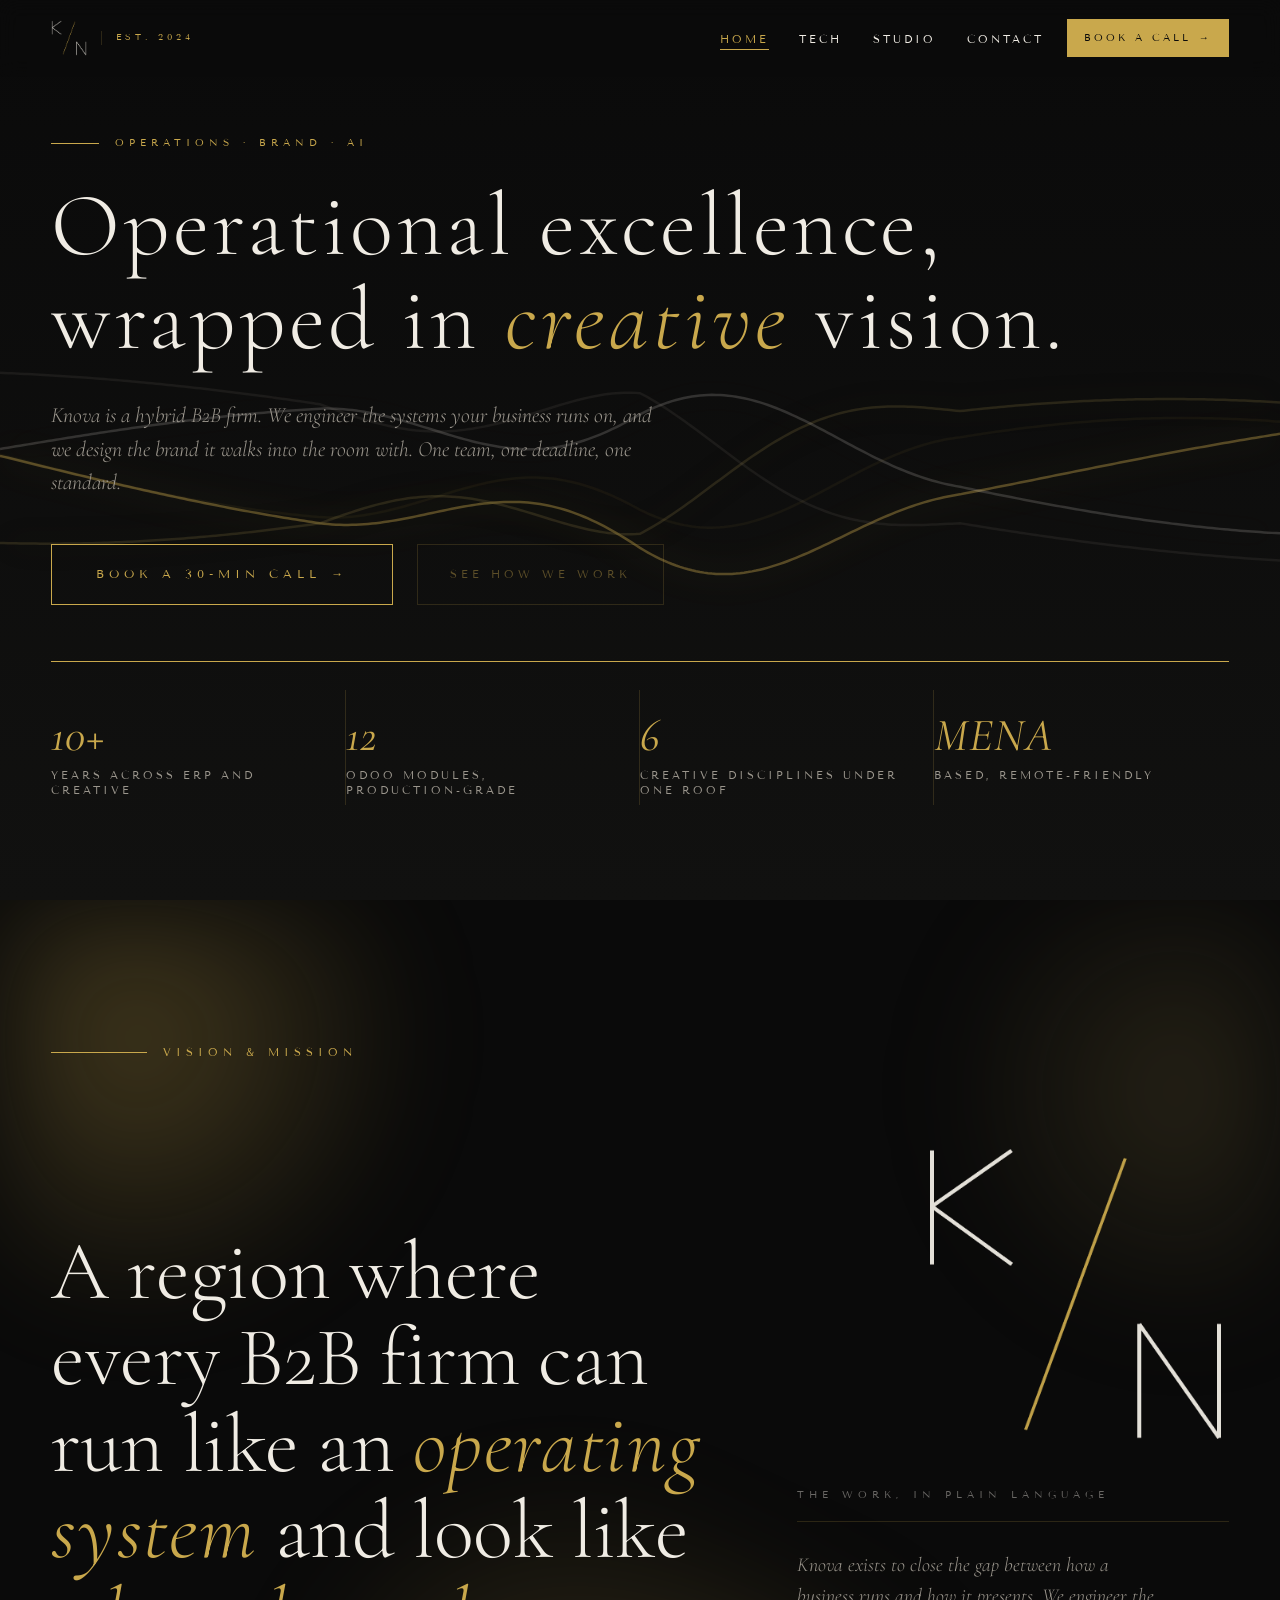
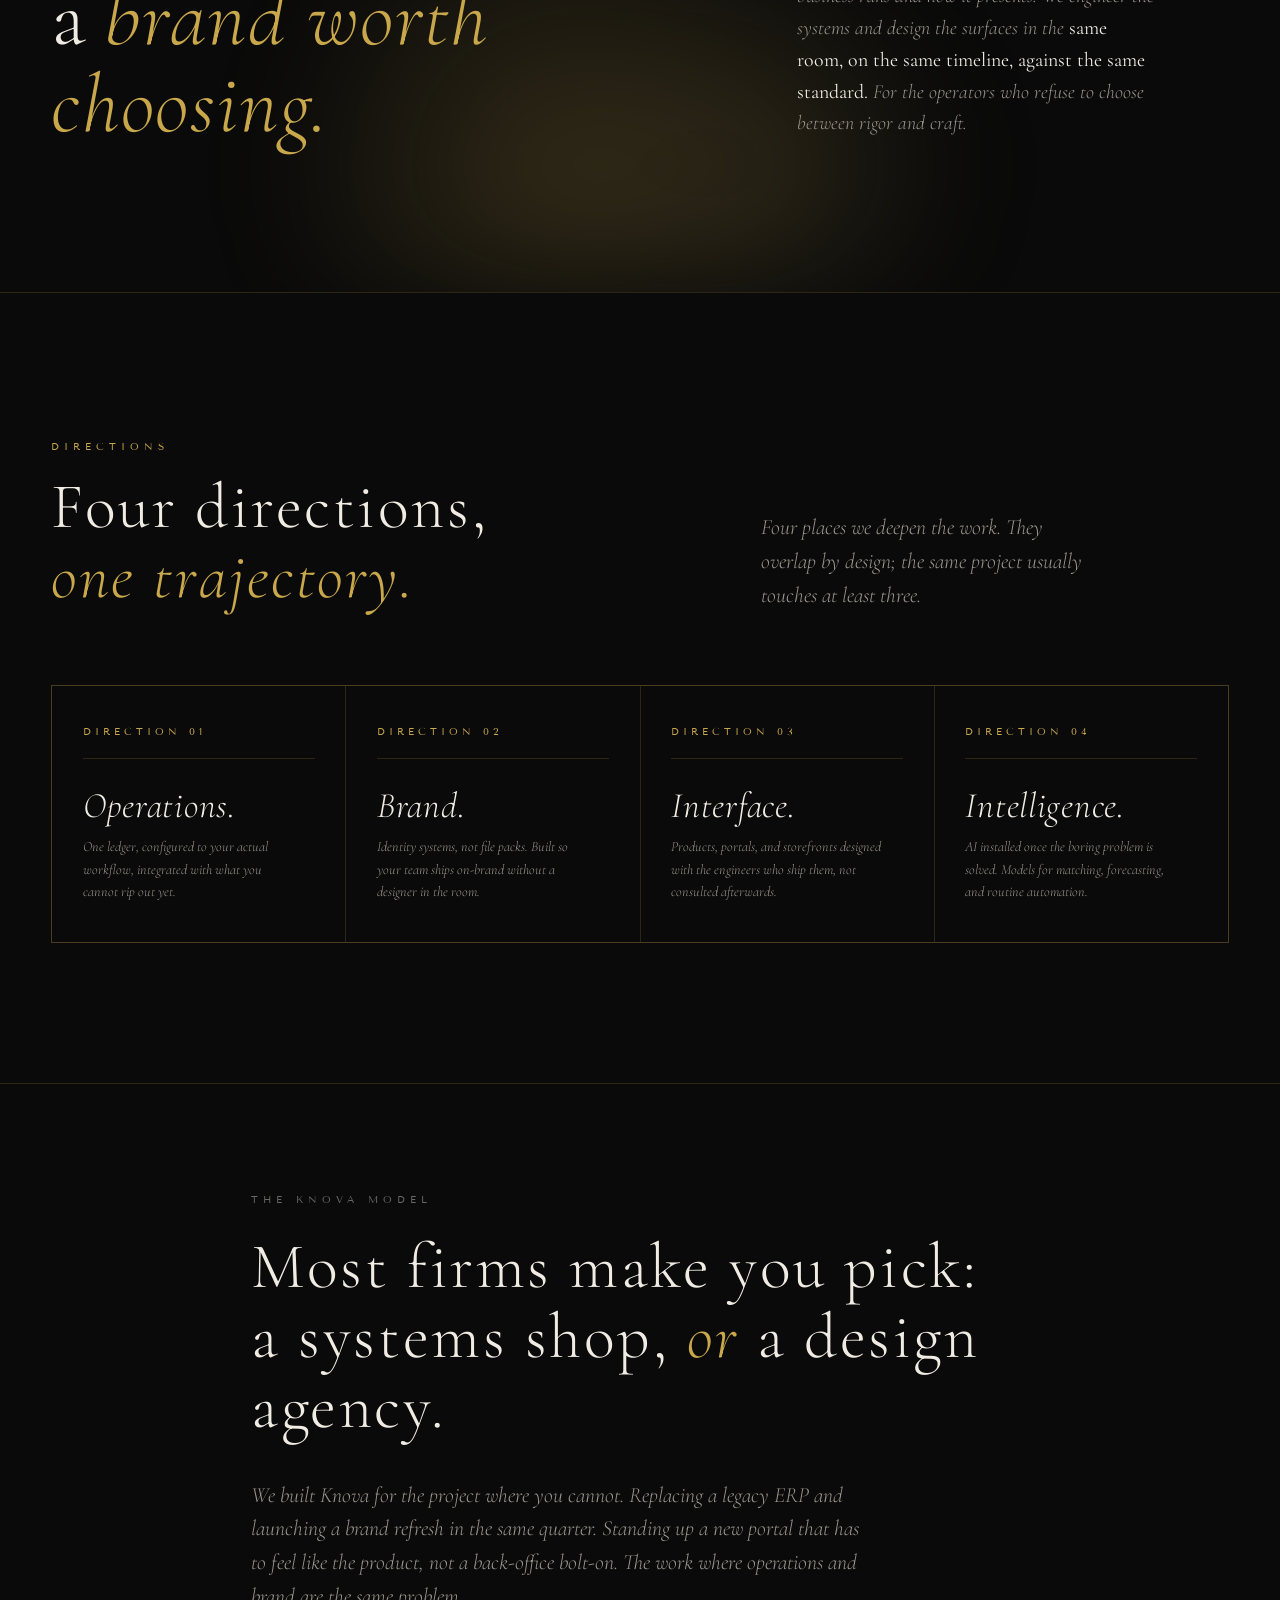
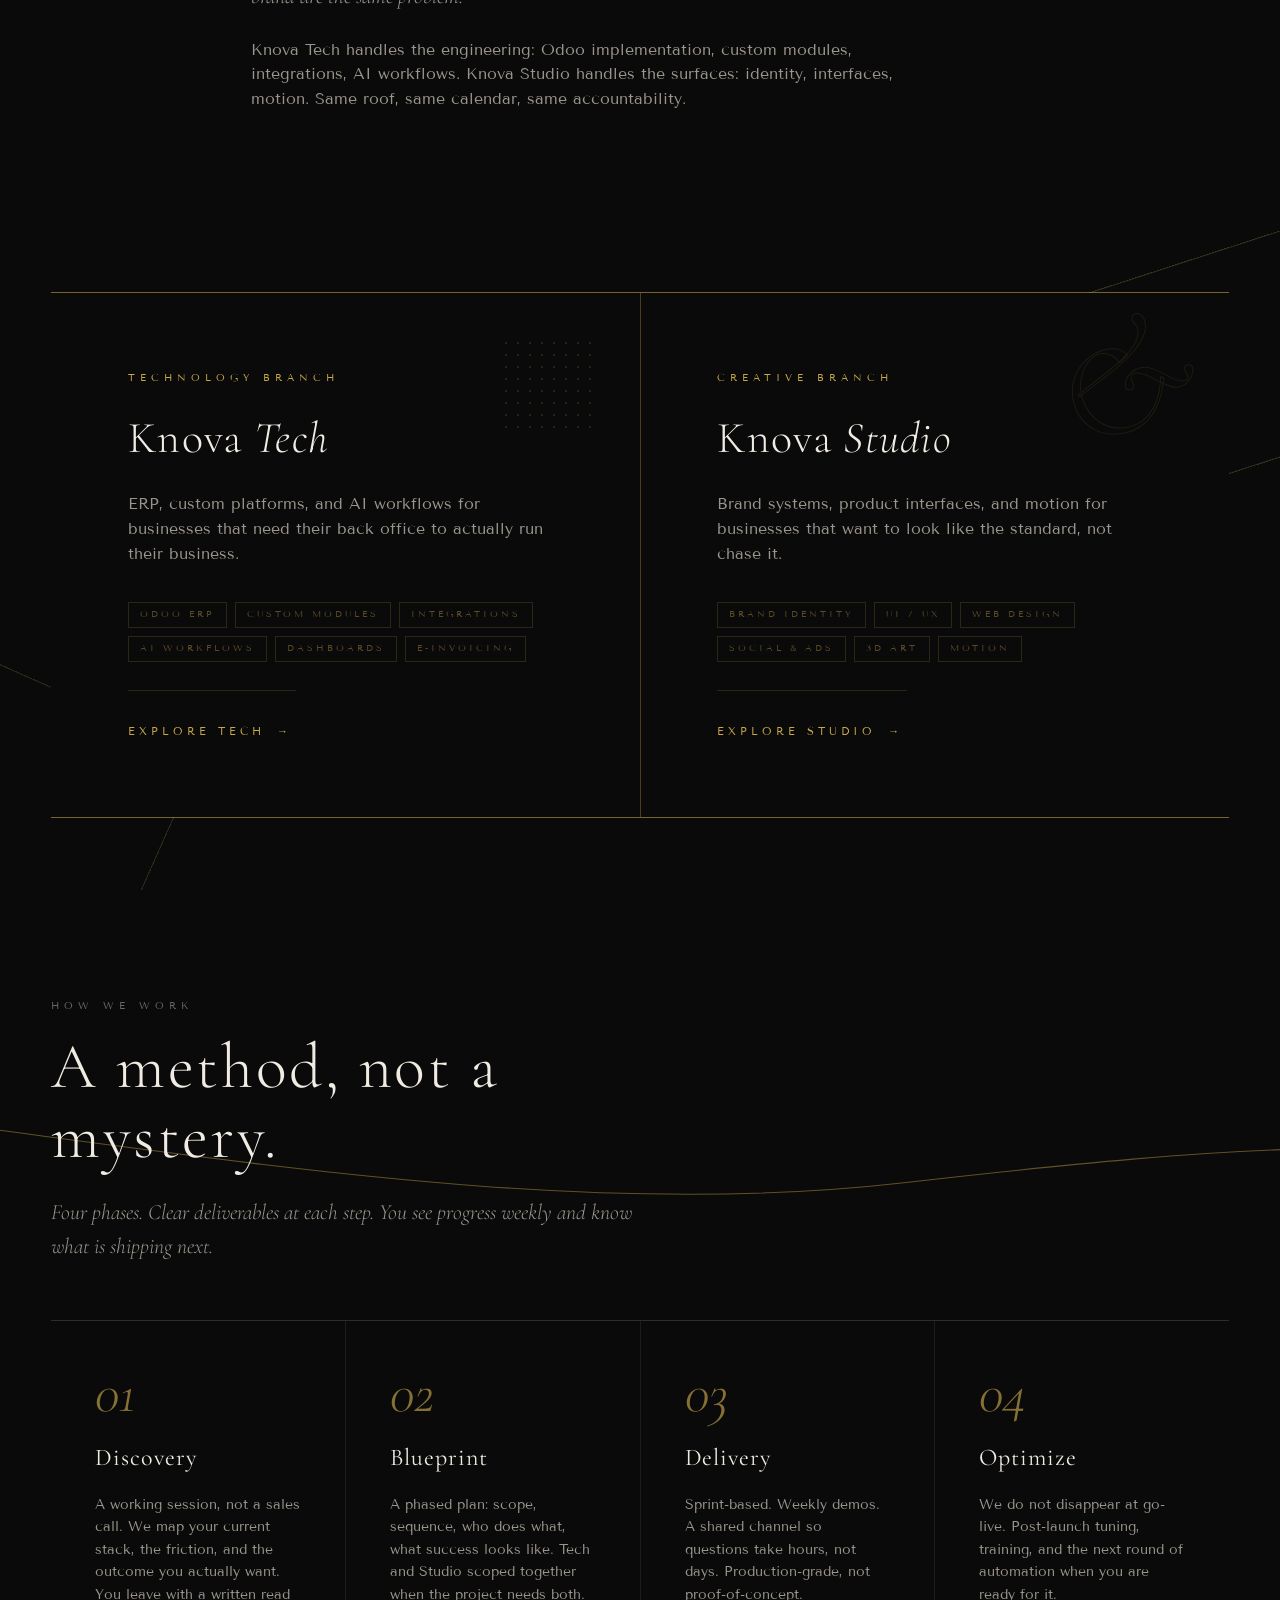
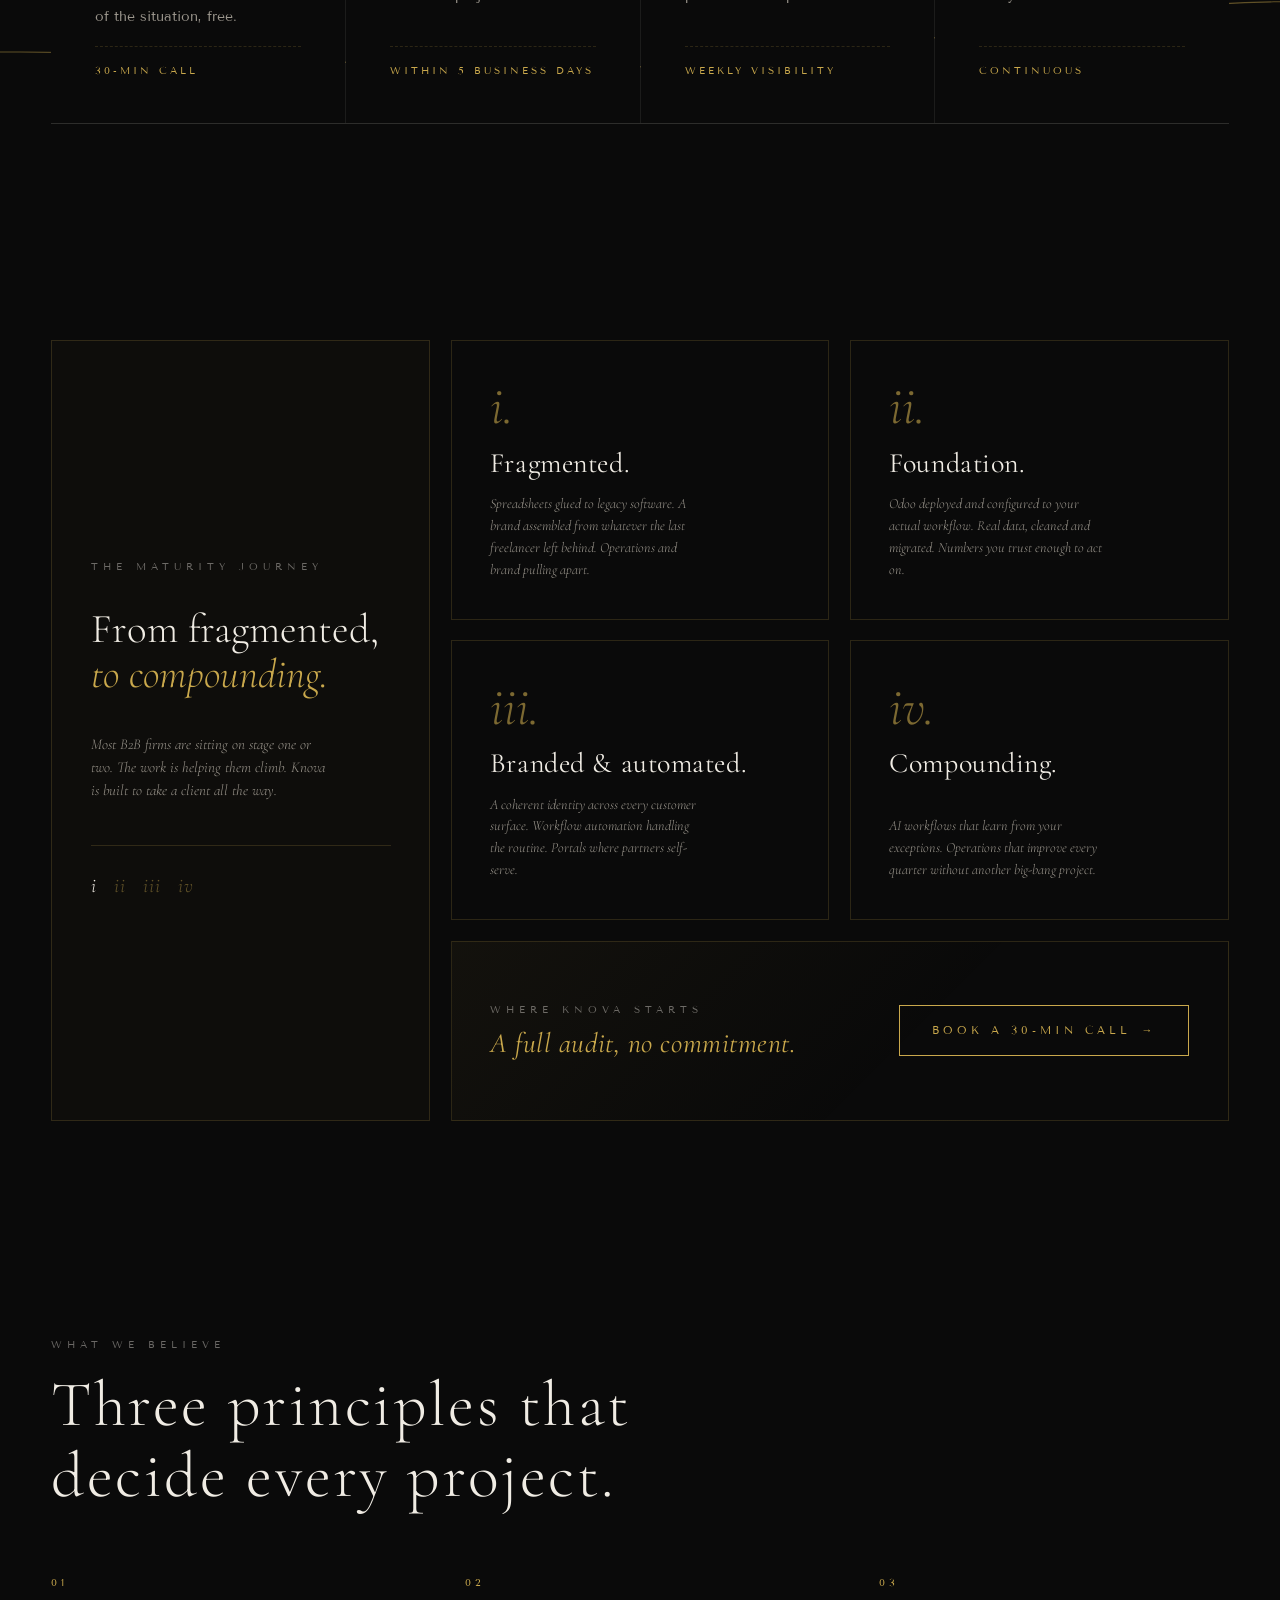
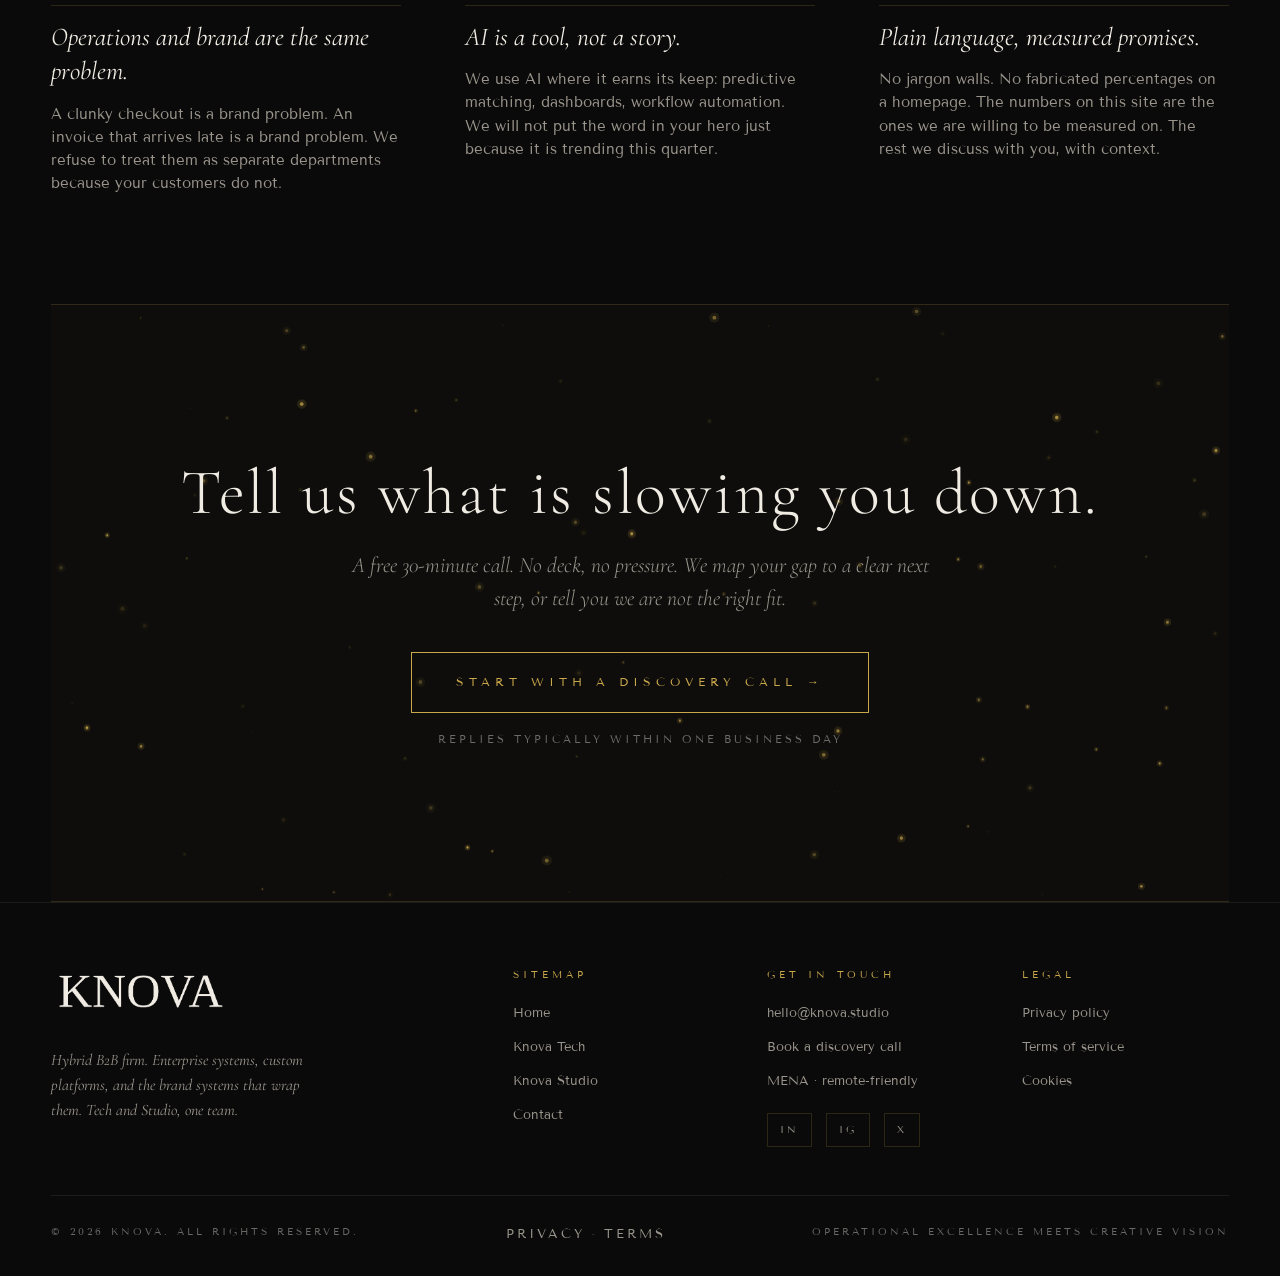
==== commit aa0c7c8b: "Fix responsive nav and mobile menu overlay Nav: - Move hamburger breakpoint from 820px to 980px to e" ====
--- a/index.html
+++ b/index.html
@@ -29,7 +29,7 @@
   <link rel="preconnect" href="https://fonts.googleapis.com" />
   <link rel="preconnect" href="https://fonts.gstatic.com" crossorigin />
   <link rel="stylesheet" href="https://fonts.googleapis.com/css2?family=Cormorant+Garamond:wght@300;400;500;600&family=Tenor+Sans&display=swap" />
-  <link rel="stylesheet" href="assets/css/knova.css?v=13" />
+  <link rel="stylesheet" href="assets/css/knova.css?v=15" />
 
   <!-- JSON-LD Organization -->
   <script type="application/ld+json">
--- a/assets/css/knova.css
+++ b/assets/css/knova.css
@@ -211,9 +211,12 @@
   z-index: 100;
   display: flex;
   align-items: center;
-  gap: clamp(16px, 2.5vw, 32px);
-  padding: 18px var(--gutter);
-  background: rgba(10, 10, 10, 0);
+  gap: clamp(12px, 1.8vw, 24px);
+  padding: 16px var(--gutter);
+  /* Always-on subtle backdrop so menu links never read on top of body text. */
+  background: rgba(10, 10, 10, 0.5);
+  backdrop-filter: blur(10px);
+  -webkit-backdrop-filter: blur(10px);
   border-block-end: 1px solid transparent;
   transition: background var(--dur-base) var(--ease-out),
               border-color var(--dur-base) var(--ease-out),
@@ -232,20 +235,32 @@
   text-transform: uppercase;
   color: var(--bg);
   background: var(--gold);
-  padding: 11px 18px;
+  padding: 10px 16px;
   border: 1px solid var(--gold);
+  white-space: nowrap;
   transition: background var(--dur-fast) var(--ease-out),
               color var(--dur-fast) var(--ease-out);
 }
 .nav-cta:hover { background: transparent; color: var(--gold); }
 .nav-cta .arrow { transition: transform var(--dur-fast) var(--ease-out); }
 .nav-cta:hover .arrow { transform: translateX(3px); }
-@media (max-width: 820px) {
+/* Hide the desktop CTA where the hamburger takes over. */
+@media (max-width: 980px) {
   .nav-cta { display: none; }
 }
+
+/* Scrolled past the hero: nav goes mostly opaque. */
 .nav.scrolled {
-  background: rgba(10, 10, 10, 0.88);
+  background: rgba(10, 10, 10, 0.92);
   backdrop-filter: blur(14px);
+  -webkit-backdrop-filter: blur(14px);
+  border-block-end-color: var(--gold-line);
+}
+/* When the mobile menu is open: nav bar is fully solid, no blur (cleaner edge). */
+.nav.menu-open {
+  background: var(--bg);
+  backdrop-filter: none;
+  -webkit-backdrop-filter: none;
   border-block-end-color: var(--gold-line);
 }
 
@@ -270,7 +285,7 @@
   padding-inline-start: 14px;
   border-inline-start: 1px solid var(--gold-line);
 }
-@media (max-width: 480px) {
+@media (max-width: 600px) {
   .nav-est { display: none; }
   .nav-logo { block-size: 32px; }
 }
@@ -278,7 +293,7 @@
 .nav-menu {
   display: flex;
   align-items: center;
-  gap: clamp(20px, 3.5vw, 44px);
+  gap: clamp(16px, 2.4vw, 36px);
   list-style: none;
 }
 .nav-link {
@@ -317,22 +332,60 @@
   padding: 10px 16px;
 }
 
-@media (max-width: 820px) {
+/* Hamburger / overlay menu — kicks in earlier so the desktop nav never cramps. */
+@media (max-width: 980px) {
   .nav-menu {
     position: fixed;
-    inset: 64px 0 0 0;
+    inset-block-start: 64px;
+    inset-inline: 0;
+    inset-block-end: 0;
     flex-direction: column;
     justify-content: center;
-    gap: 32px;
-    background: var(--bg);
+    align-items: center;
+    gap: clamp(20px, 5vh, 40px);
+    padding: 32px var(--gutter) 64px;
+    /* Solid bg via var token AND a fallback literal so it covers content underneath. */
+    background-color: #0a0a0a;
+    background-color: var(--bg);
     border-block-start: 1px solid var(--gold-line);
-    transform: translateY(-100%);
-    transition: transform var(--dur-base) var(--ease-out);
-    z-index: 90;
+    /* Layered hide: off-screen + invisible + non-interactive when closed. */
+    transform: translateY(-110%);
+    opacity: 0;
+    visibility: hidden;
+    pointer-events: none;
+    transition: transform var(--dur-base) var(--ease-out),
+                opacity var(--dur-base) var(--ease-out),
+                visibility 0s linear var(--dur-base);
+    z-index: 95;
+    overflow-y: auto;
   }
-  .nav-menu.open { transform: translateY(0); }
+  .nav-menu.open {
+    transform: translateY(0);
+    opacity: 1;
+    visibility: visible;
+    pointer-events: auto;
+    transition: transform var(--dur-base) var(--ease-out),
+                opacity var(--dur-base) var(--ease-out),
+                visibility 0s linear 0s;
+  }
   .nav-toggle { display: inline-block; }
-  .nav-link { font-size: 14px; letter-spacing: 5px; }
+  /* Larger tap targets and clearer typography inside the overlay. */
+  .nav-menu .nav-link {
+    font-size: clamp(15px, 2.4vw, 18px);
+    letter-spacing: 5px;
+    padding-block: 14px;
+    text-align: center;
+  }
+  /* Small editorial mark at the bottom of the overlay. */
+  .nav-menu::after {
+    content: '';
+    display: block;
+    inline-size: 56px;
+    block-size: 1px;
+    background: var(--gold);
+    opacity: 0.6;
+    margin-block-start: 12px;
+  }
 }
 
 /* ═══════════════════════════════
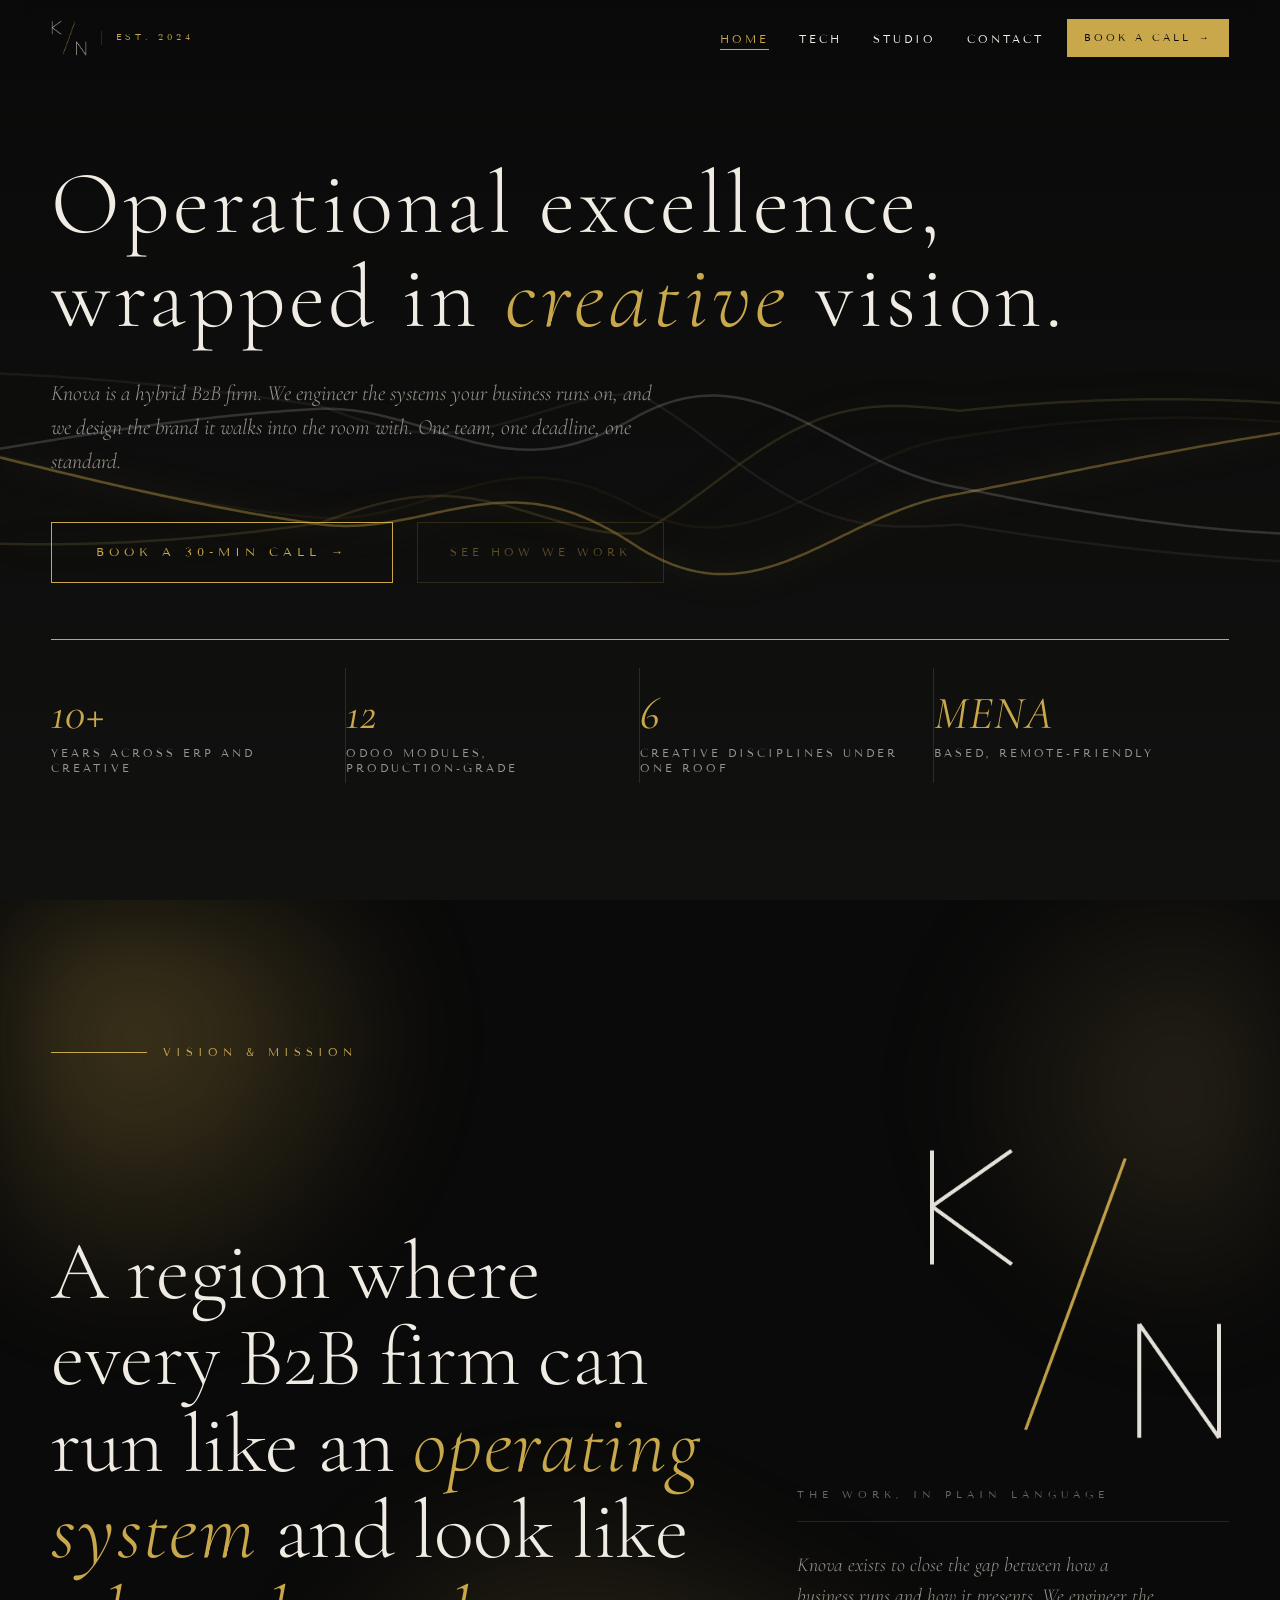
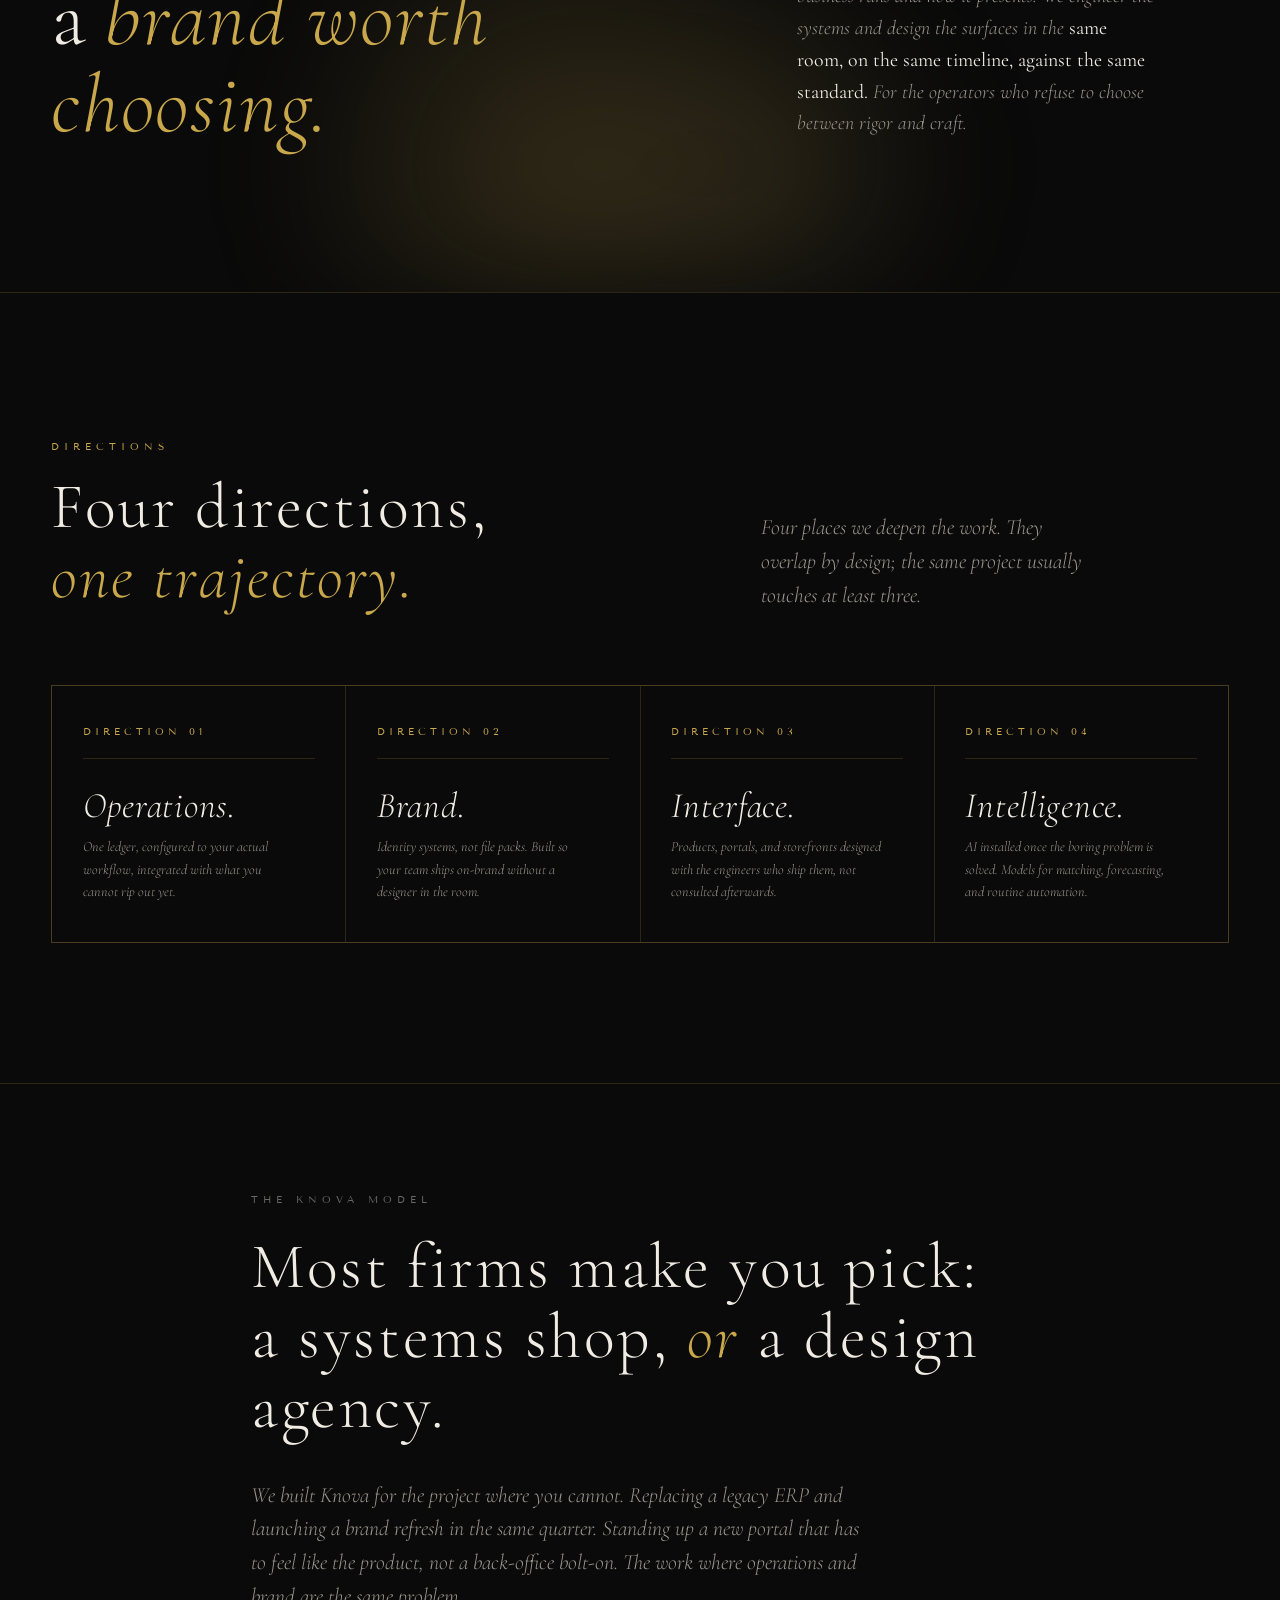
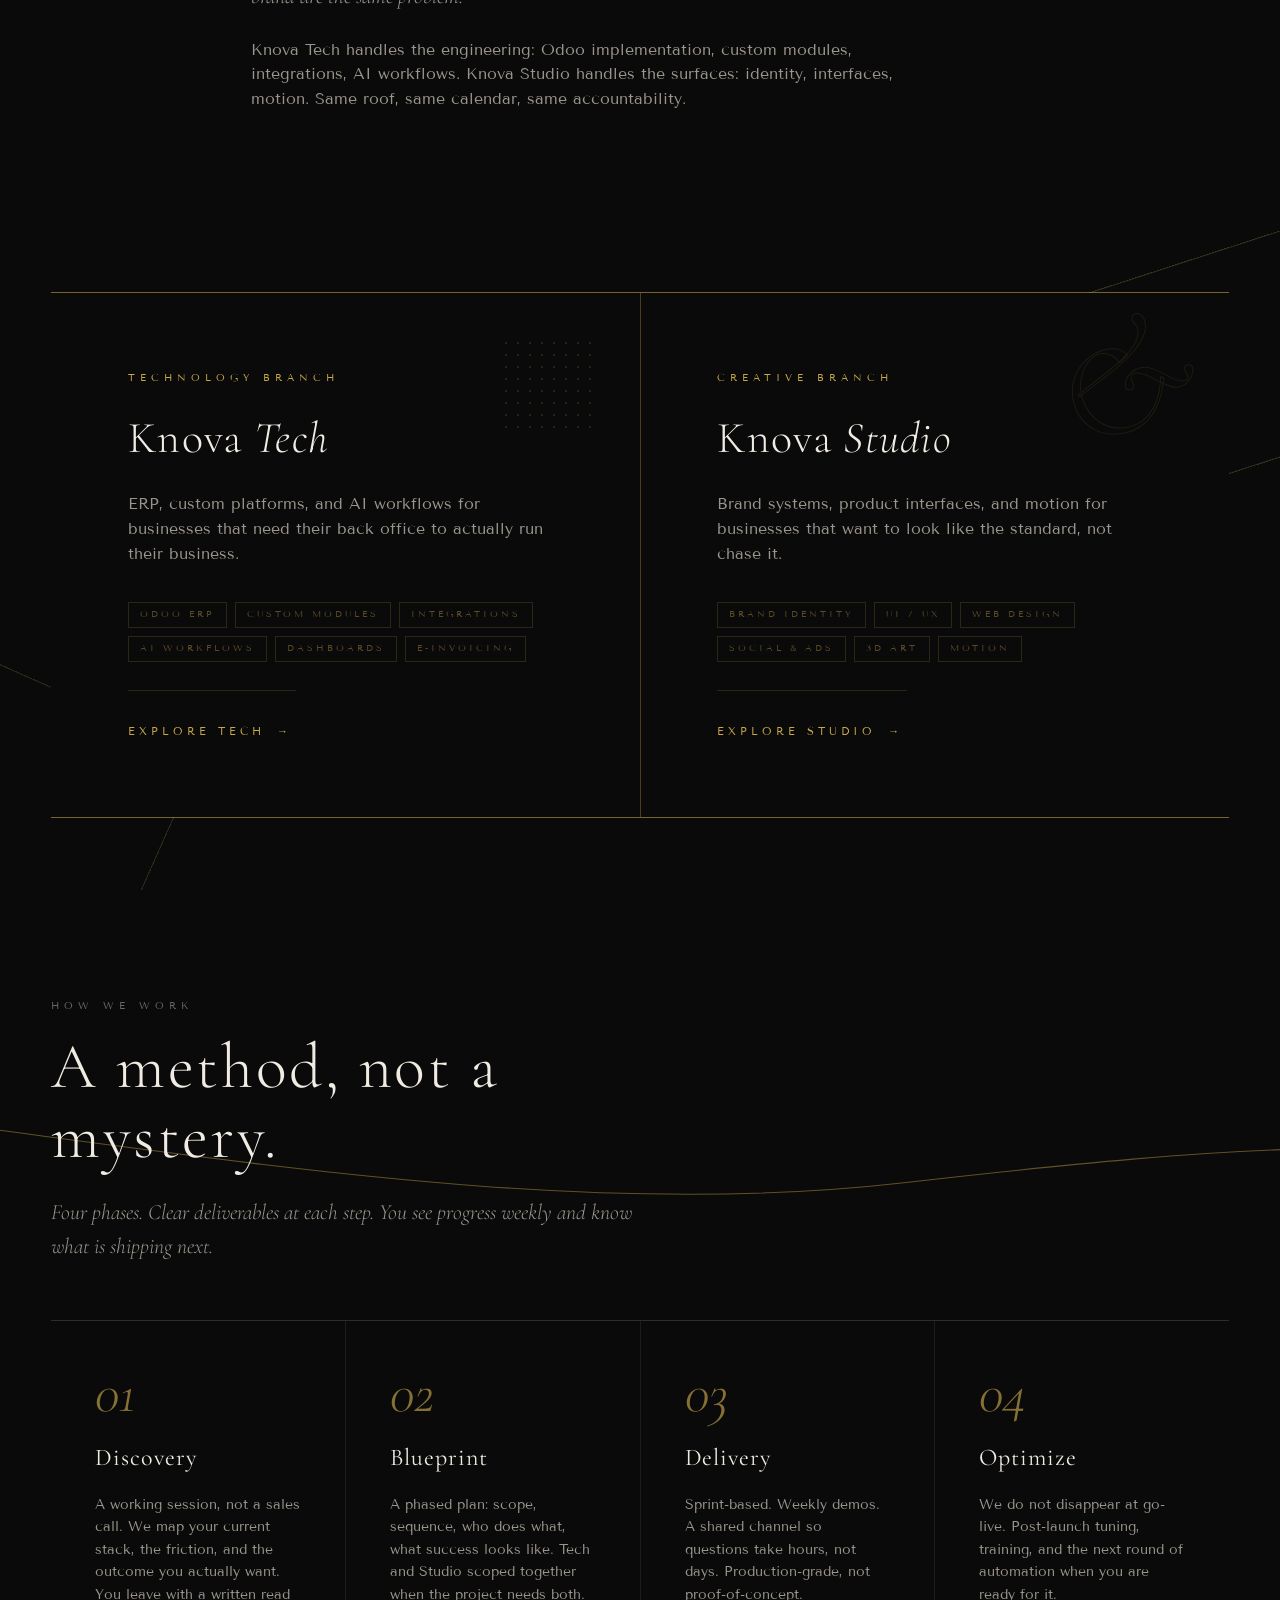
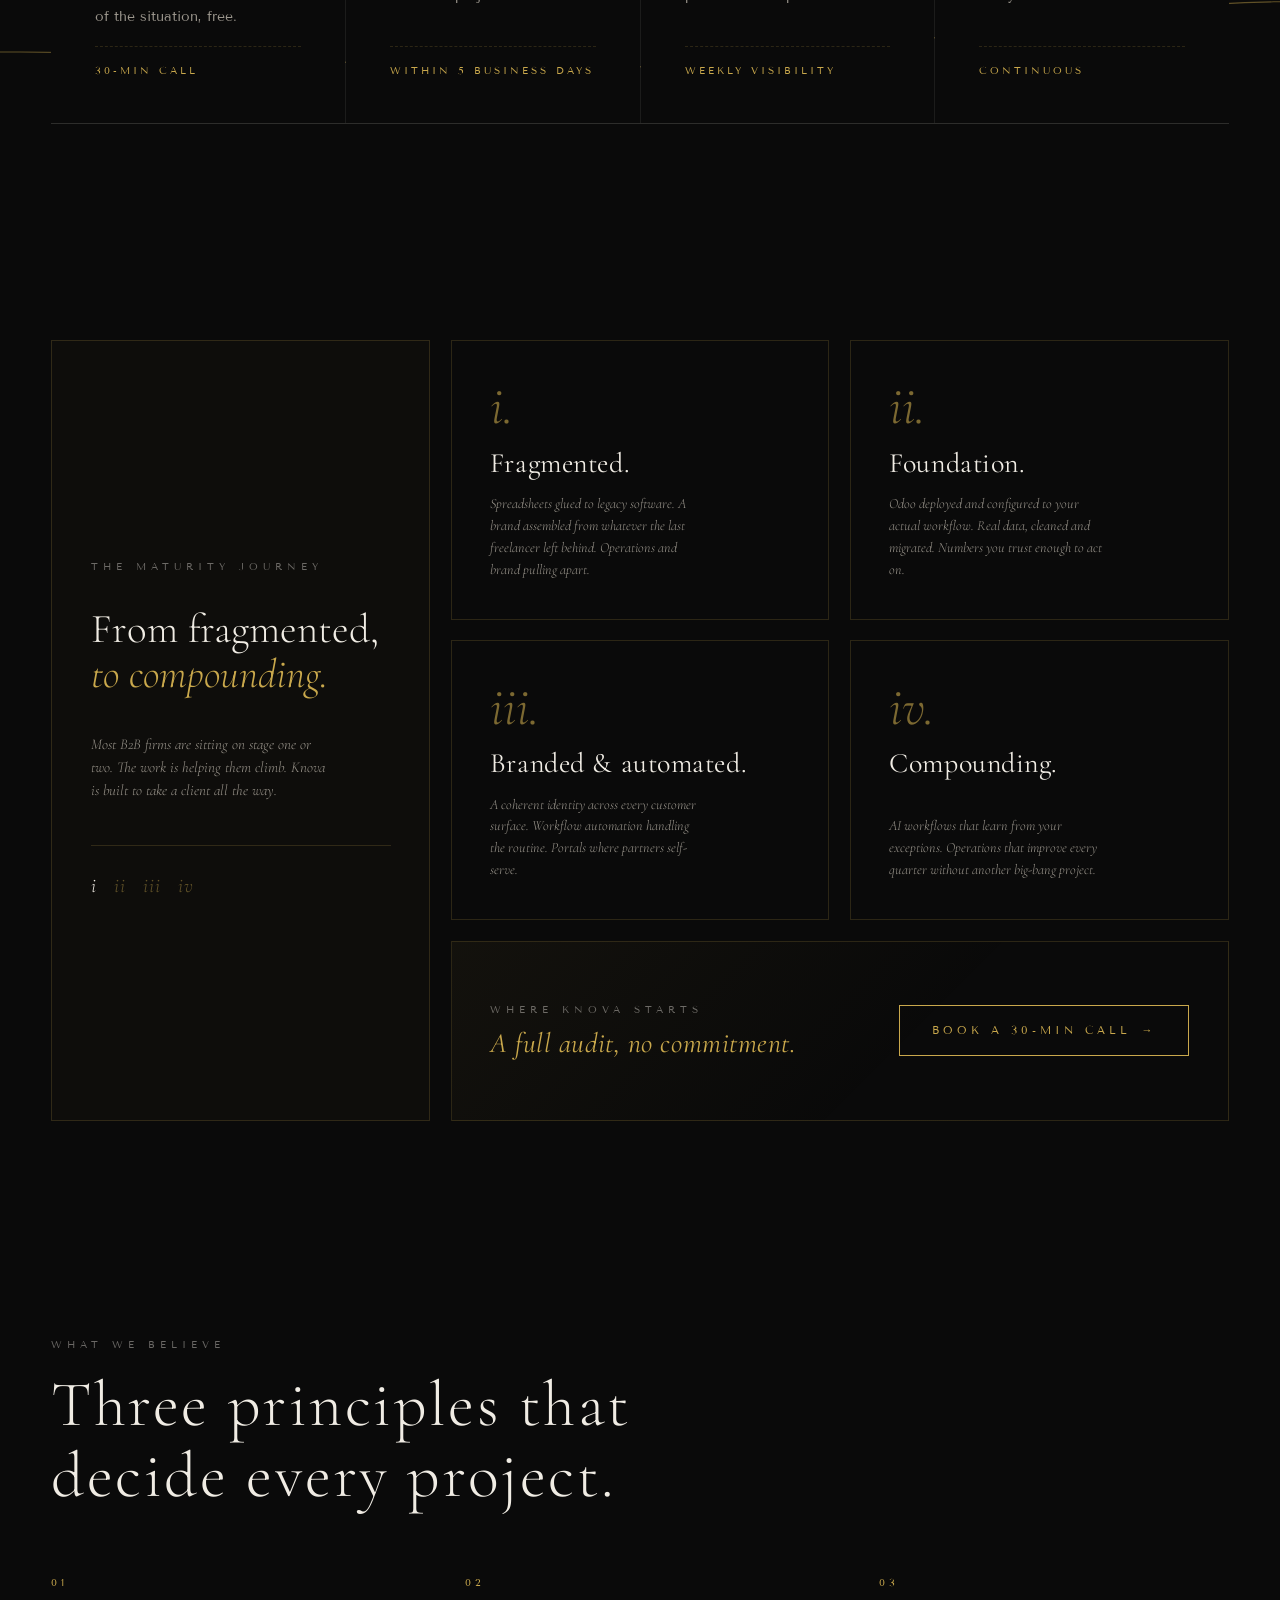
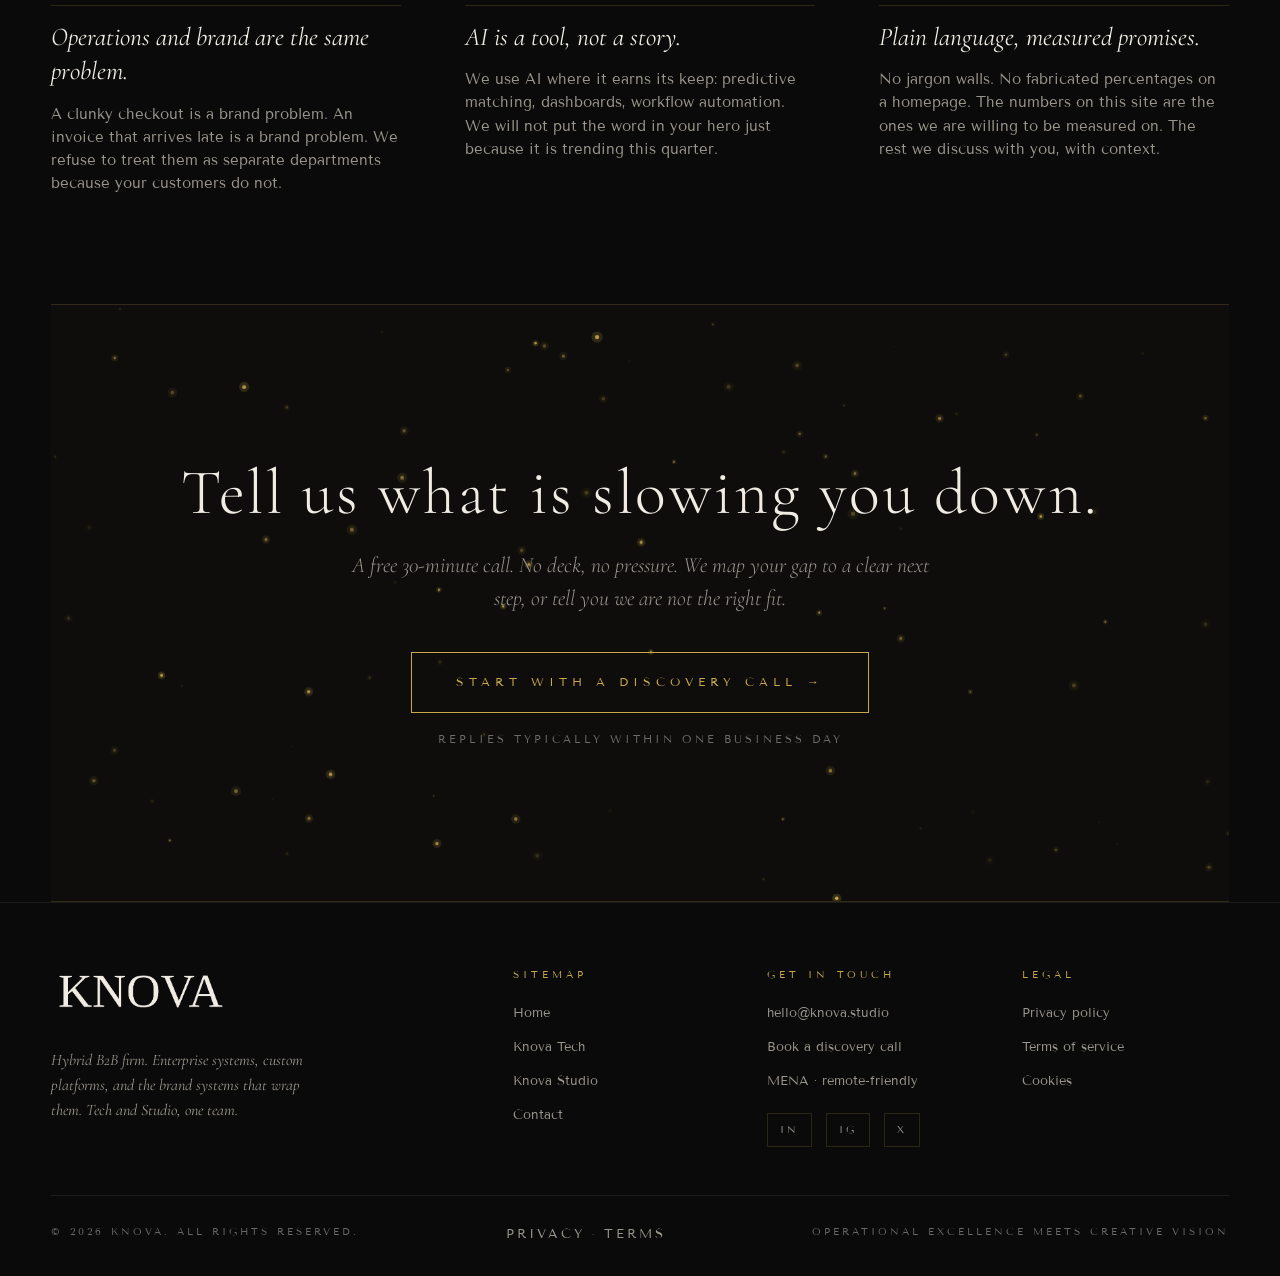
==== commit 2eab7c0c: "Fix contact form overflow on mobile, trim homepage hero eyebrow Form (knova.css): - Inputs, selects," ====
--- a/index.html
+++ b/index.html
@@ -29,7 +29,7 @@
   <link rel="preconnect" href="https://fonts.googleapis.com" />
   <link rel="preconnect" href="https://fonts.gstatic.com" crossorigin />
   <link rel="stylesheet" href="https://fonts.googleapis.com/css2?family=Cormorant+Garamond:wght@300;400;500;600&family=Tenor+Sans&display=swap" />
-  <link rel="stylesheet" href="assets/css/knova.css?v=15" />
+  <link rel="stylesheet" href="assets/css/knova.css?v=16" />
 
   <!-- JSON-LD Organization -->
   <script type="application/ld+json">
@@ -90,10 +90,6 @@
     <div class="container">
       <div class="hero-grid reveal">
         <div>
-          <div class="hero-tag">
-            <span class="hairline"></span>
-            <span class="eyebrow">Operations &middot; Brand &middot; AI</span>
-          </div>
           <h1 class="display">
             Operational excellence,<br />
             wrapped in <i>creative</i> vision.
--- a/assets/css/knova.css
+++ b/assets/css/knova.css
@@ -1002,9 +1002,21 @@
 
 .form-shell {
   border: 1px solid var(--gold-line);
-  padding: clamp(28px, 4vw, 48px);
+  padding: clamp(20px, 4vw, 48px);
   position: relative;
   background: var(--bg);
+  /* Defensive: never grow wider than the grid cell. */
+  inline-size: 100%;
+  max-inline-size: 100%;
+  min-inline-size: 0;
+  box-sizing: border-box;
+  overflow: hidden;
+}
+@media (max-width: 560px) {
+  .form-shell { padding: 22px 18px; }
+  .step-q { font-size: clamp(22px, 5vw, 30px); }
+  .step-nav { gap: 16px; }
+  .step-nav > div { inline-size: 100%; justify-content: flex-end; }
 }
 .form-progress {
   display: flex;
@@ -1032,7 +1044,12 @@
   transition: transform var(--dur-base) var(--ease-out);
 }
 
-.step { display: none; }
+.step {
+  display: none;
+  border: 0;          /* reset default fieldset 2px groove border */
+  min-inline-size: 0; /* fieldset has its own min-content sizing — kill it */
+  padding: 0;
+}
 .step.active { display: block; }
 
 .step-q {
@@ -1116,8 +1133,26 @@
   font-family: var(--sans);
   font-size: 15px;
   outline: none;
+  /* Force full-column width so browser-default sizes (cols=20, etc.)
+     never push the form card wider than the viewport. */
+  display: block;
+  inline-size: 100%;
+  max-inline-size: 100%;
+  box-sizing: border-box;
   transition: border-color var(--dur-fast) var(--ease-out);
 }
+.field select {
+  /* Remove platform UI and add a small gold caret for the select. */
+  appearance: none;
+  -webkit-appearance: none;
+  background-image: linear-gradient(45deg, transparent 50%, var(--gold) 50%),
+                    linear-gradient(135deg, var(--gold) 50%, transparent 50%);
+  background-position: calc(100% - 14px) 50%, calc(100% - 8px) 50%;
+  background-size: 6px 6px, 6px 6px;
+  background-repeat: no-repeat;
+  padding-inline-end: 28px;
+}
+.field select option { background: var(--bg); color: var(--ink); }
 .field input:focus,
 .field select:focus,
 .field textarea:focus { border-block-end-color: var(--gold); }
@@ -1127,7 +1162,8 @@
   display: flex;
   justify-content: space-between;
   align-items: center;
-  gap: 16px;
+  gap: 12px 16px;
+  flex-wrap: wrap;
   margin-block-start: 36px;
   padding-block-start: 28px;
   border-block-start: 1px solid var(--line);
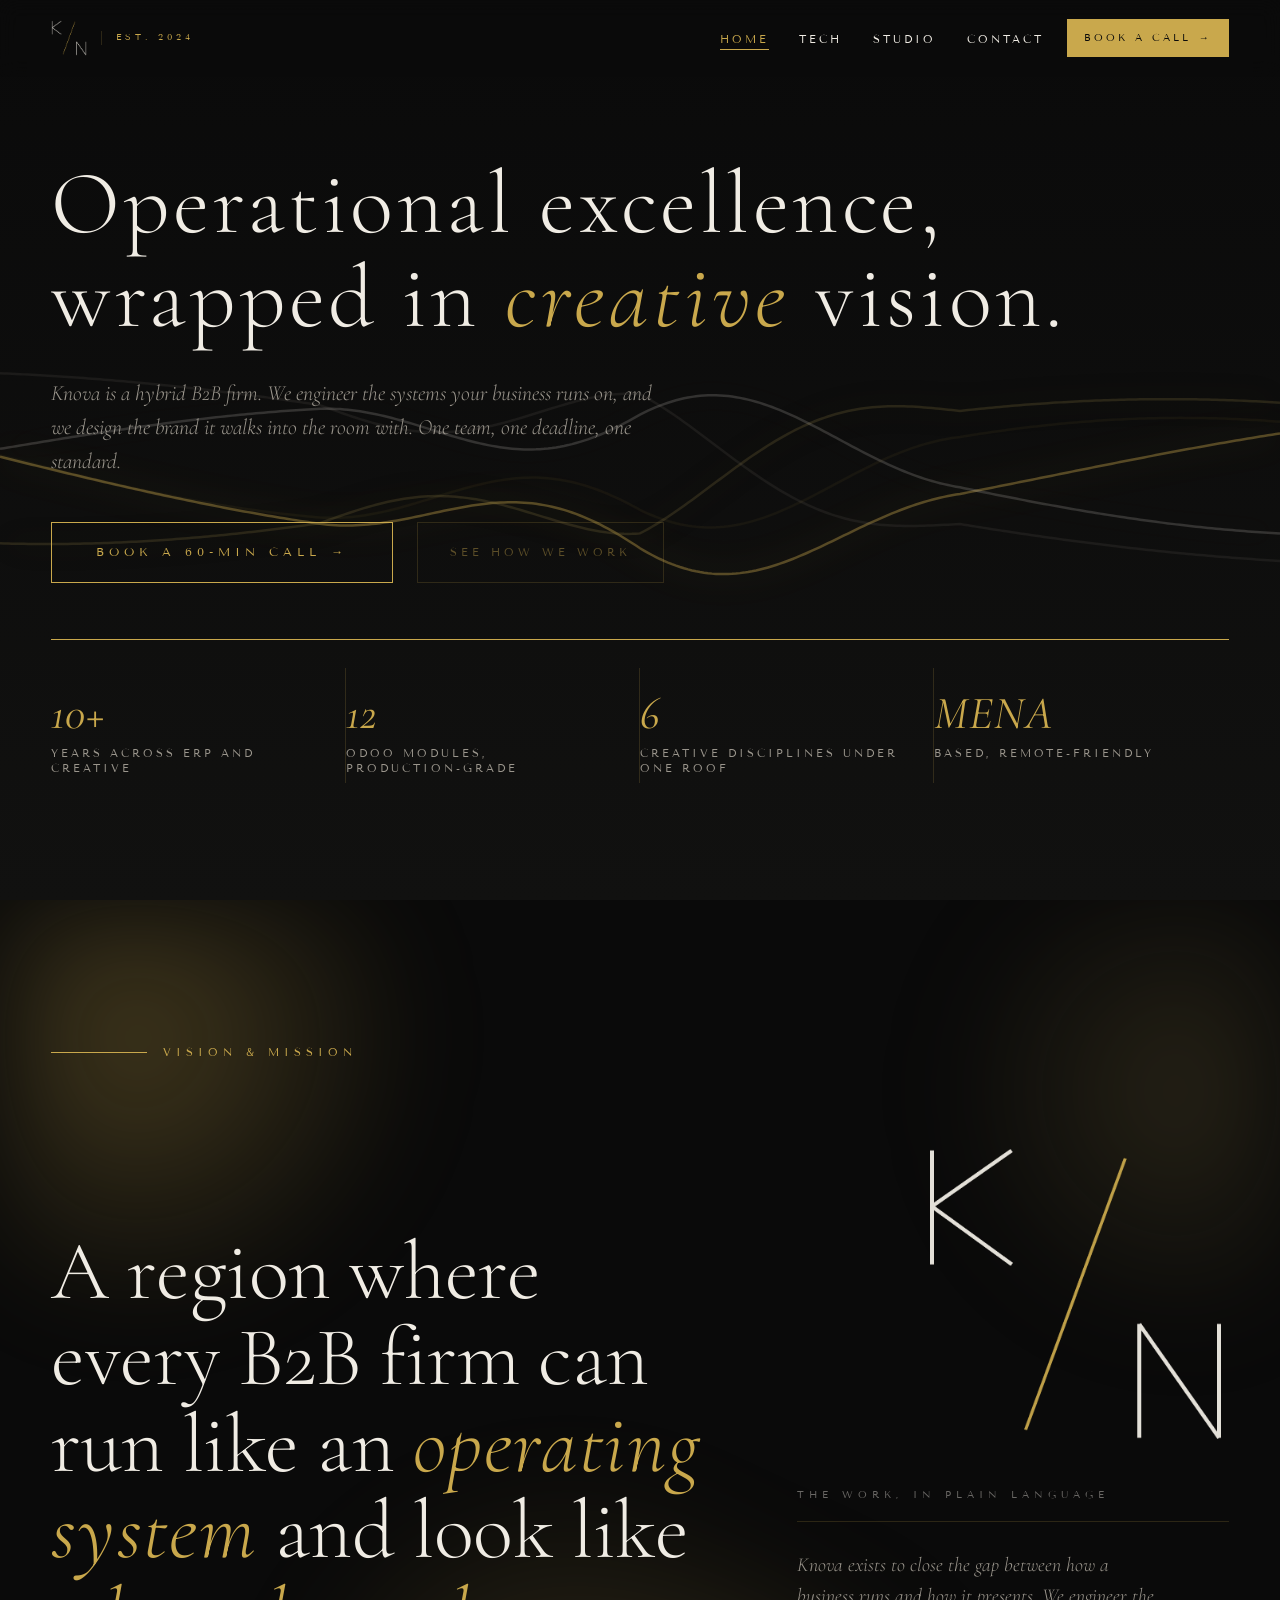
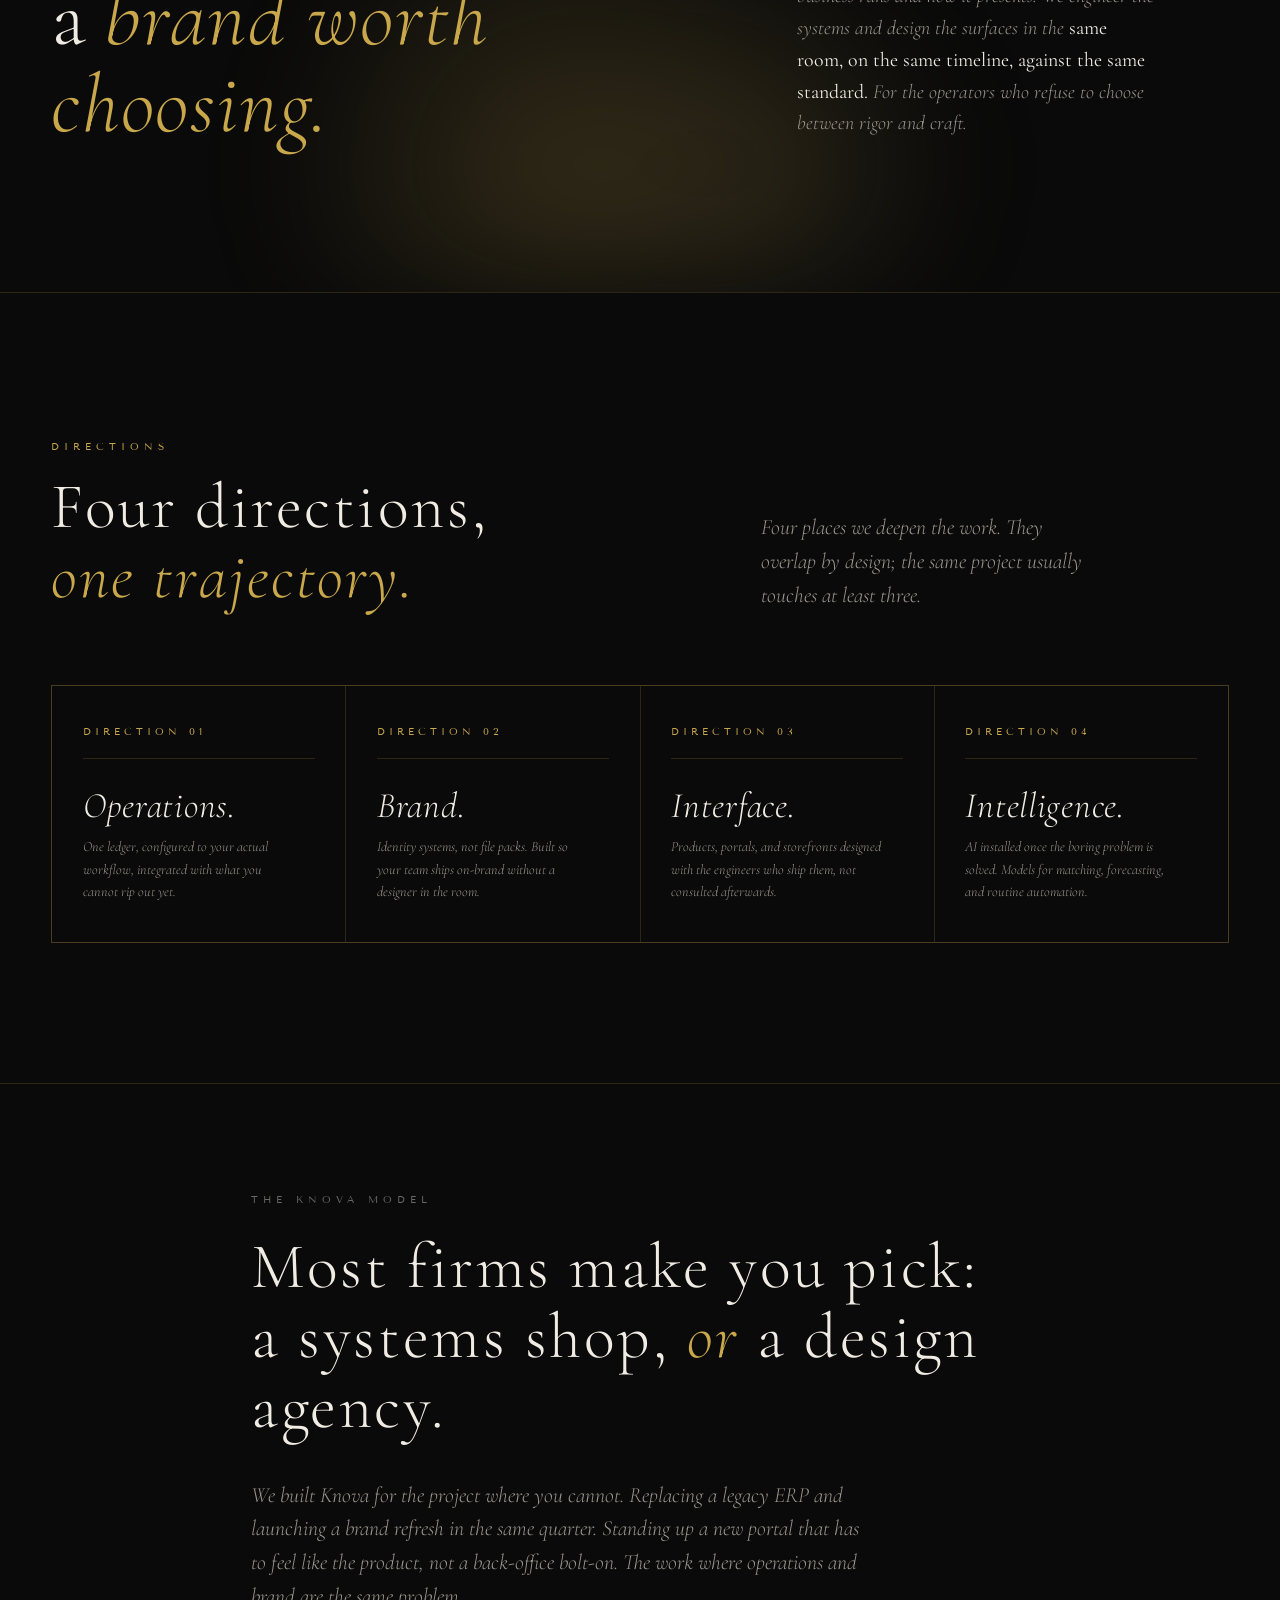
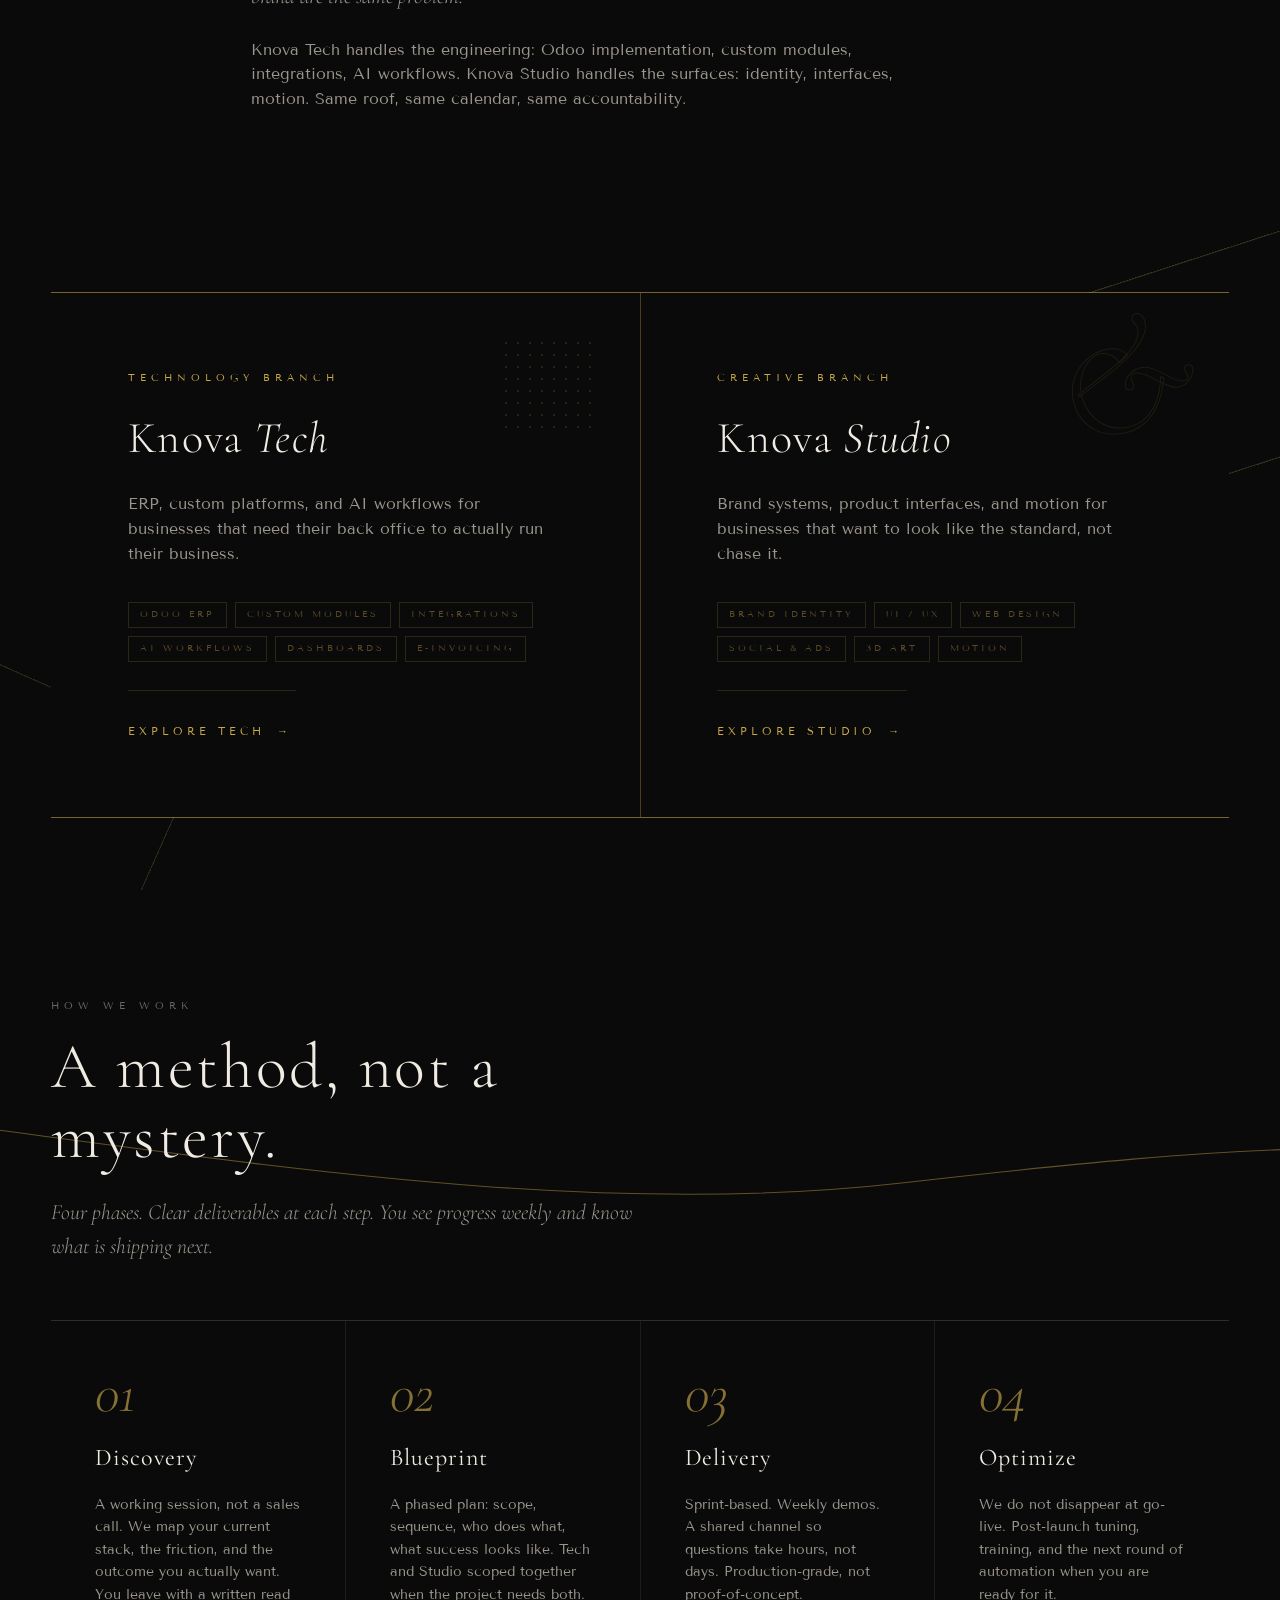
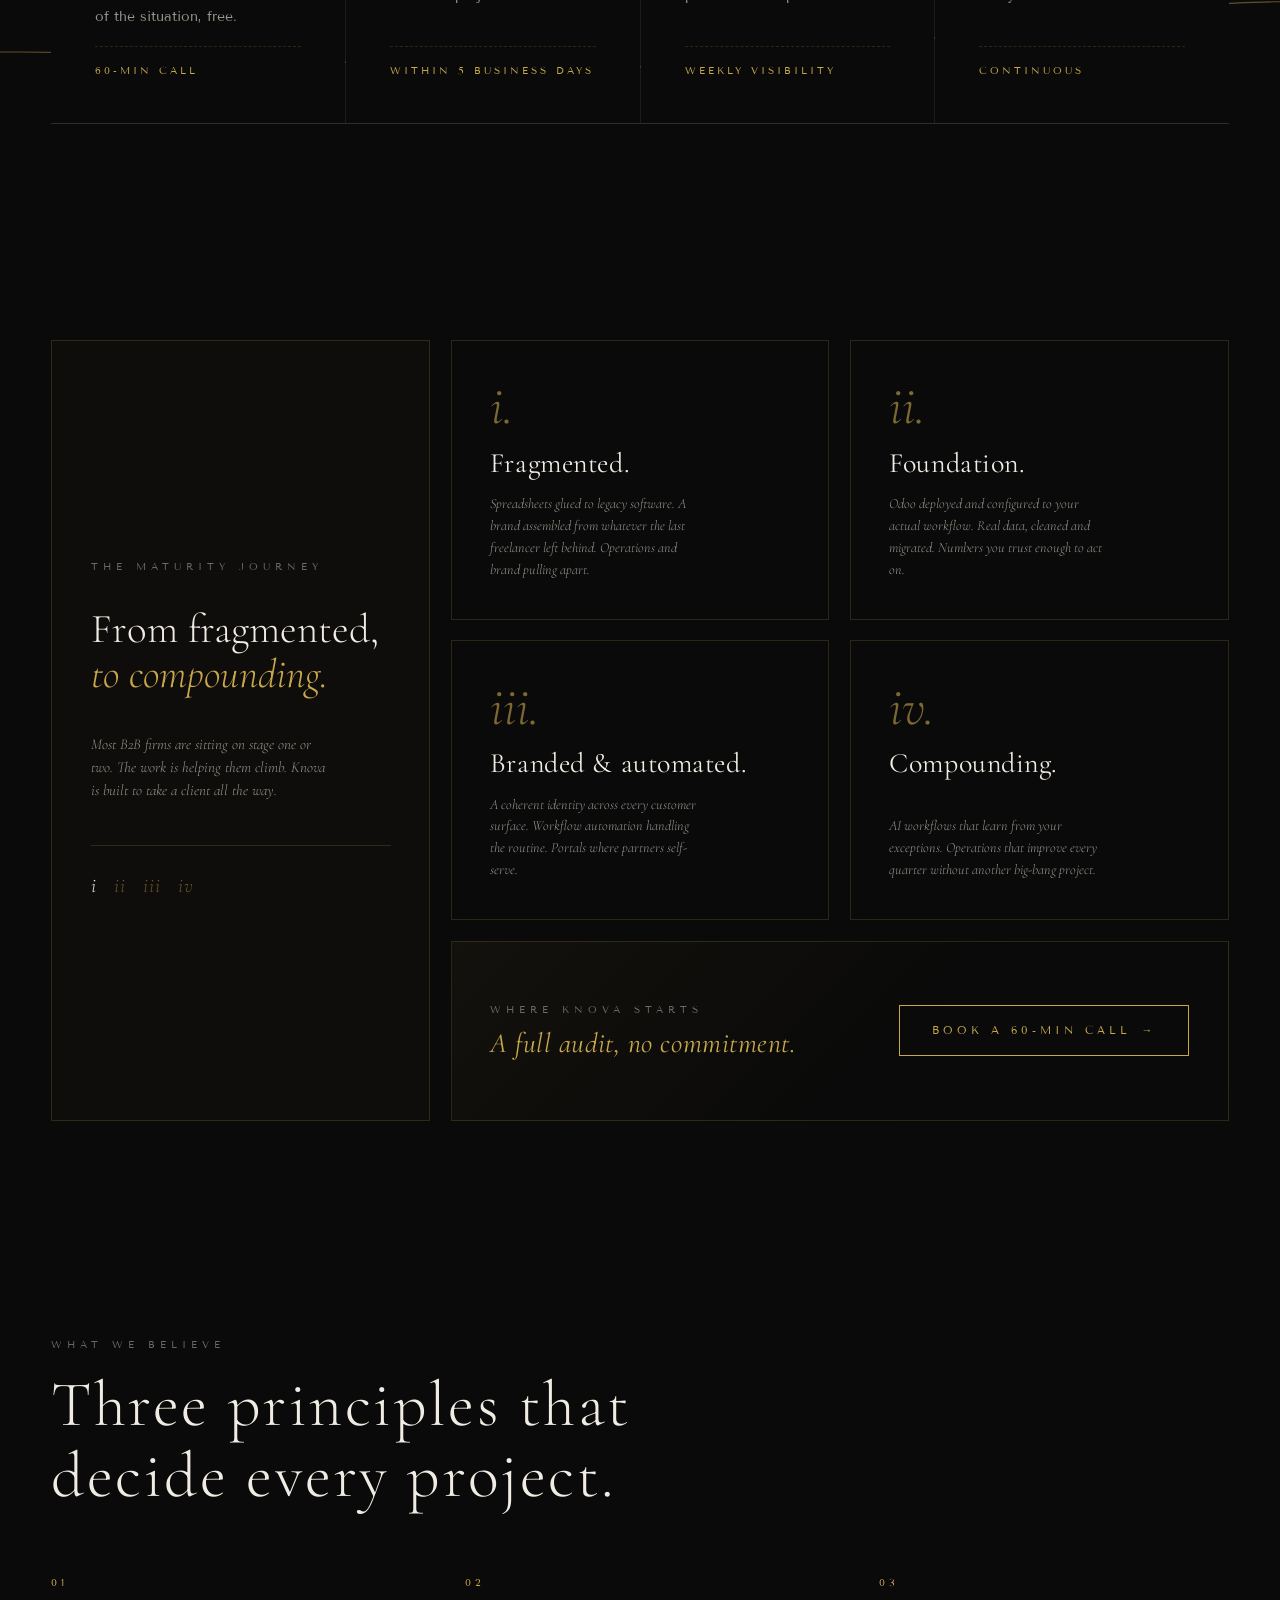
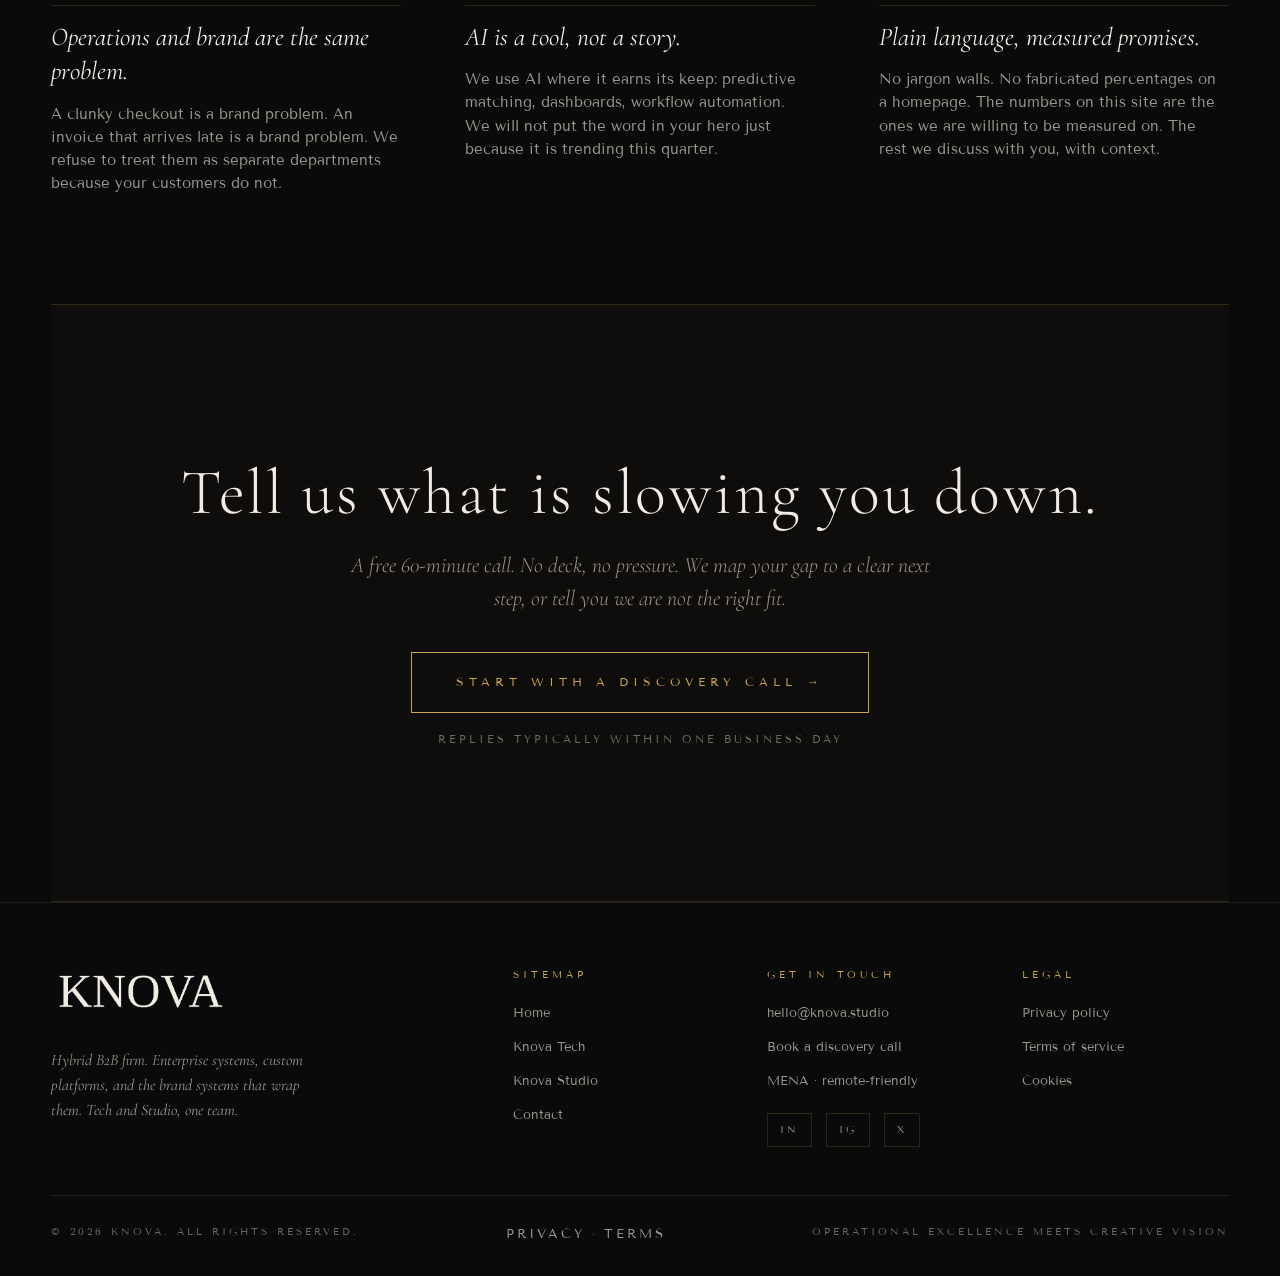
==== commit 5399d29c: "Lengthen discovery call to 60 minutes; rename form field Copy: - Every "30-minute" / "30-min" refere" ====
--- a/index.html
+++ b/index.html
@@ -100,7 +100,7 @@
             one standard.
           </p>
           <div class="hero-actions">
-            <a class="btn btn--lg" href="contact.html">Book a 30-min call <span class="arrow">&rarr;</span></a>
+            <a class="btn btn--lg" href="contact.html">Book a 60-min call <span class="arrow">&rarr;</span></a>
             <a class="btn btn--ghost" href="#model">See how we work</a>
           </div>
           <div class="hero-meta">
@@ -295,7 +295,7 @@
             friction, and the outcome you actually want. You leave with a written
             read of the situation, free.
           </p>
-          <div class="stage-meta">30-min call</div>
+          <div class="stage-meta">60-min call</div>
         </article>
         <article class="stage">
           <div class="stage-num">02</div>
@@ -385,7 +385,7 @@
             <div class="bento-lead-eyebrow" style="margin-block-end:10px;">Where Knova starts</div>
             <h3 class="bento-title">A full audit, no commitment.</h3>
           </div>
-          <a class="btn" href="contact.html">Book a 30-min call <span class="arrow" aria-hidden="true">&rarr;</span></a>
+          <a class="btn" href="contact.html">Book a 60-min call <span class="arrow" aria-hidden="true">&rarr;</span></a>
         </article>
       </div>
     </div>
@@ -439,7 +439,7 @@
         <canvas class="hero-sparkles" data-count="90" data-color="#C9A84C" aria-hidden="true"></canvas>
         <h2 class="h1">Tell us what is slowing you down.</h2>
         <p class="lede">
-          A free 30-minute call. No deck, no pressure. We map your gap to a clear
+          A free 60-minute call. No deck, no pressure. We map your gap to a clear
           next step, or tell you we are not the right fit.
         </p>
         <a class="btn btn--lg" href="contact.html">Start with a discovery call <span class="arrow">&rarr;</span></a>
